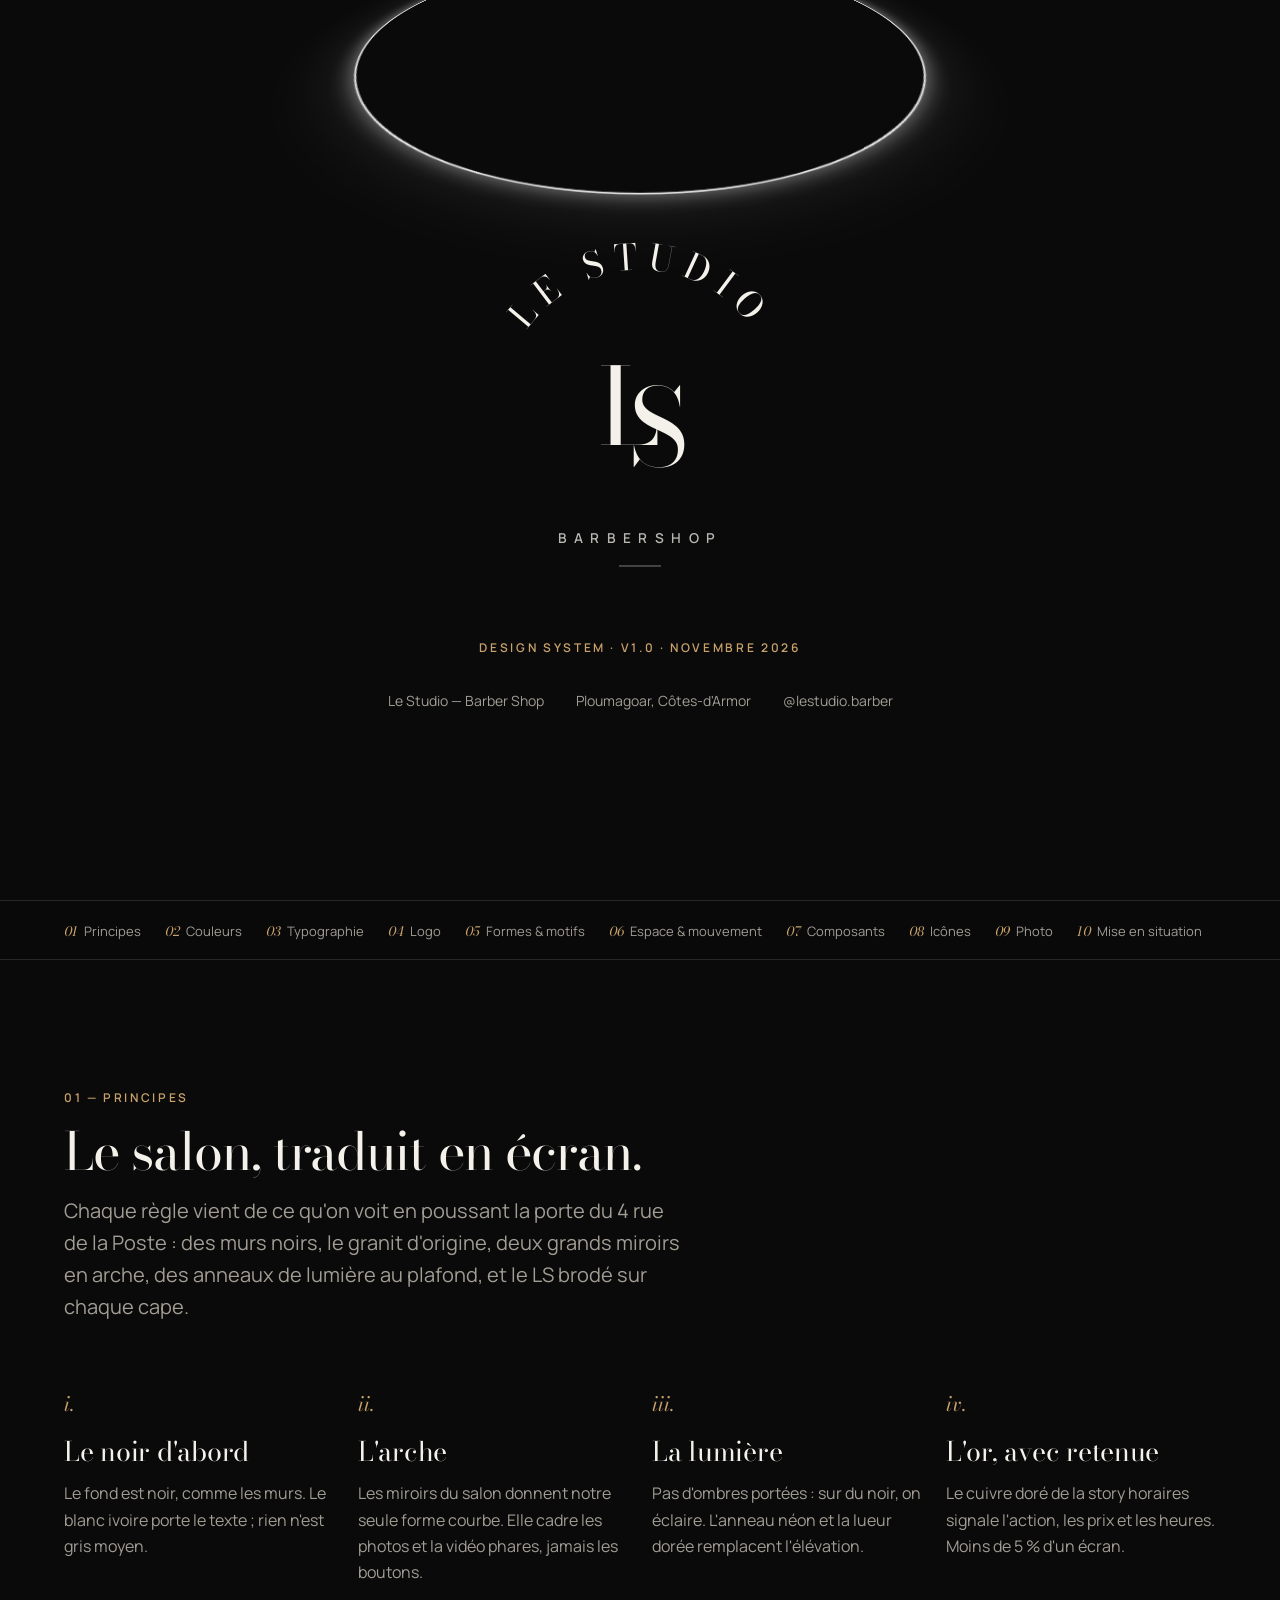
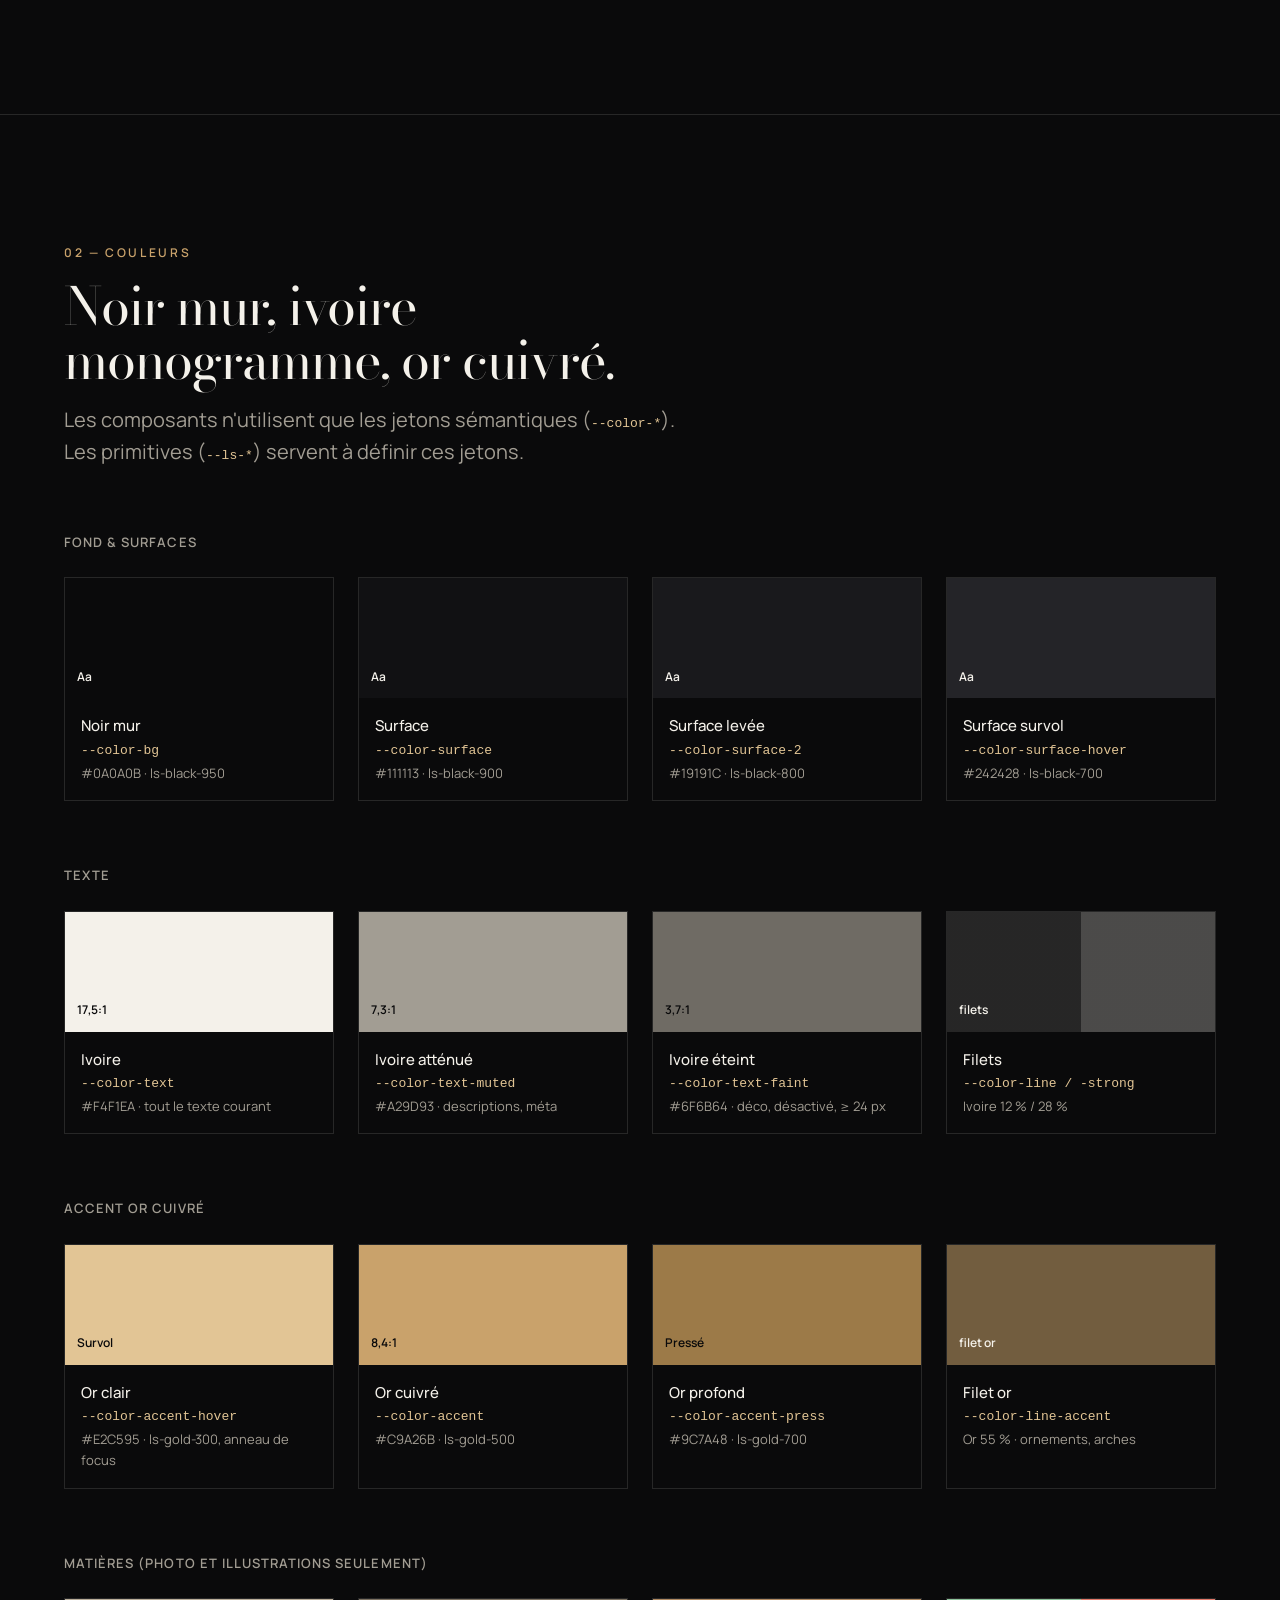
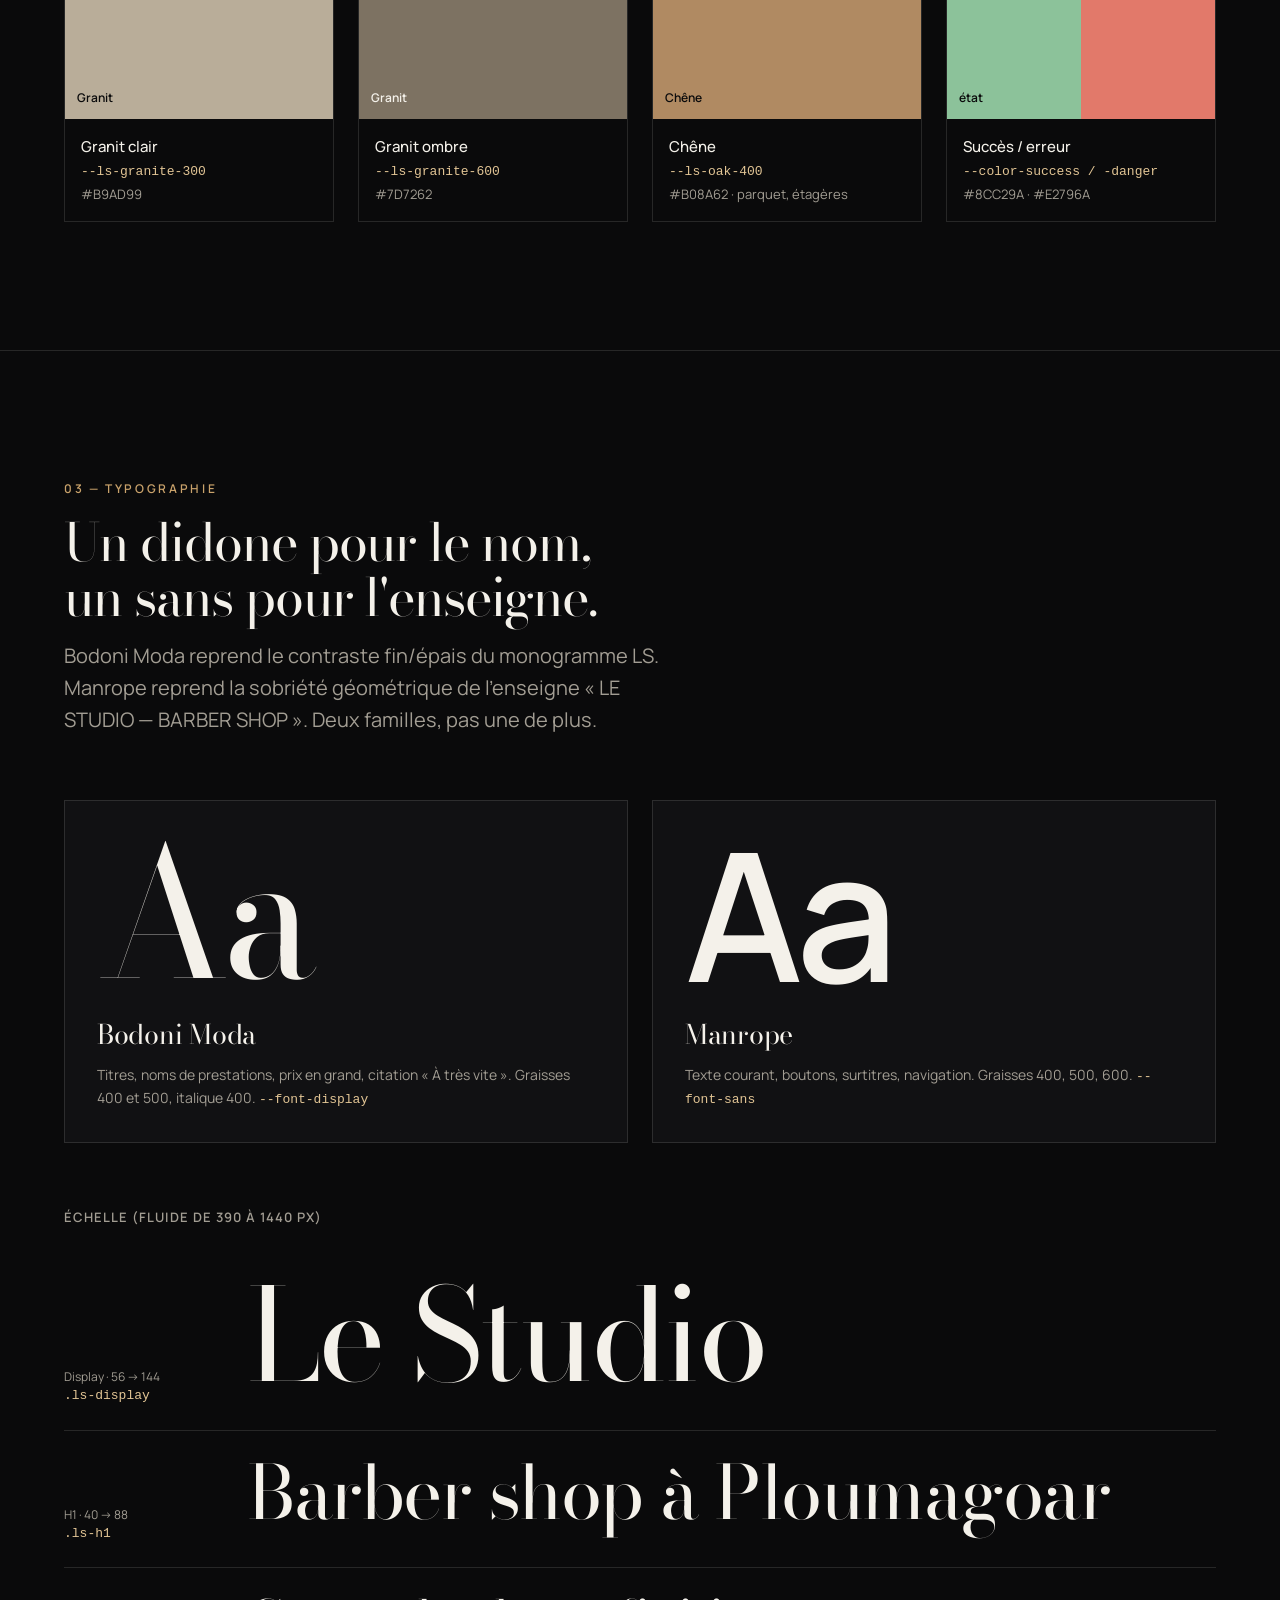
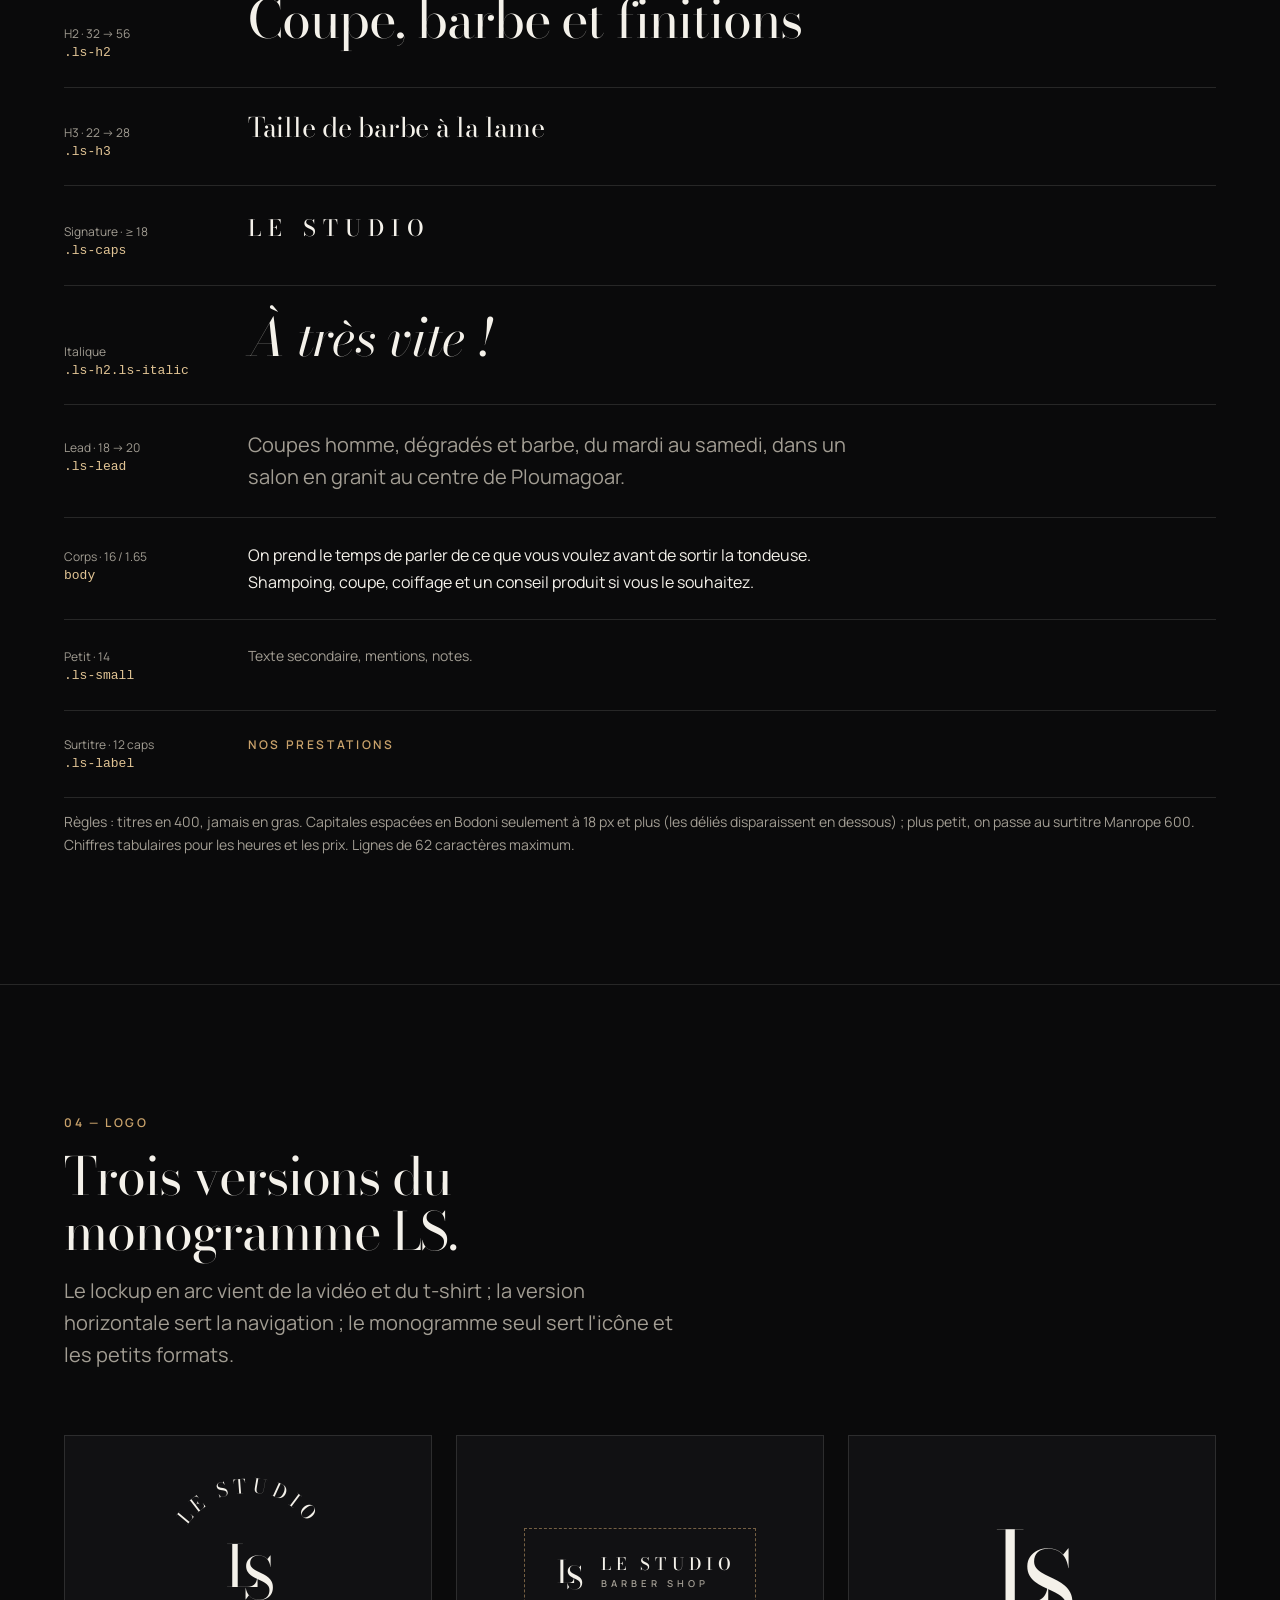
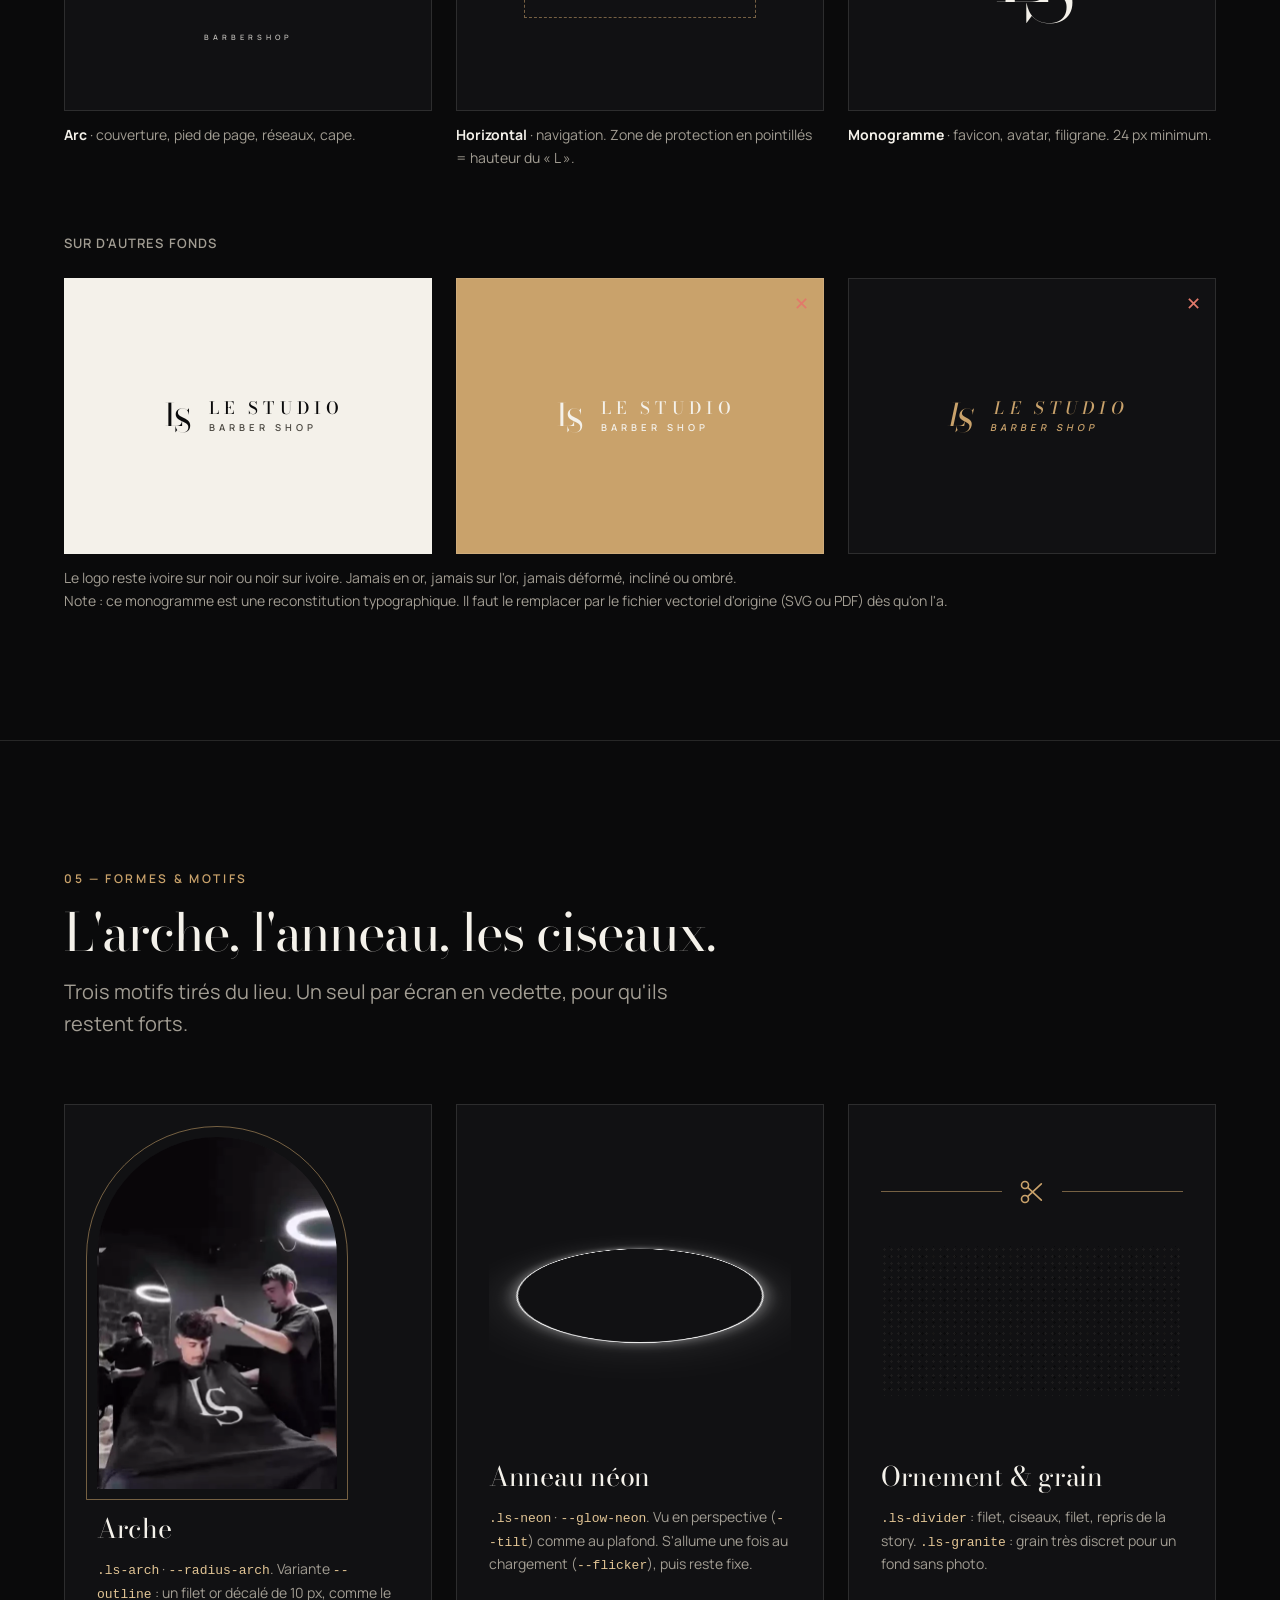
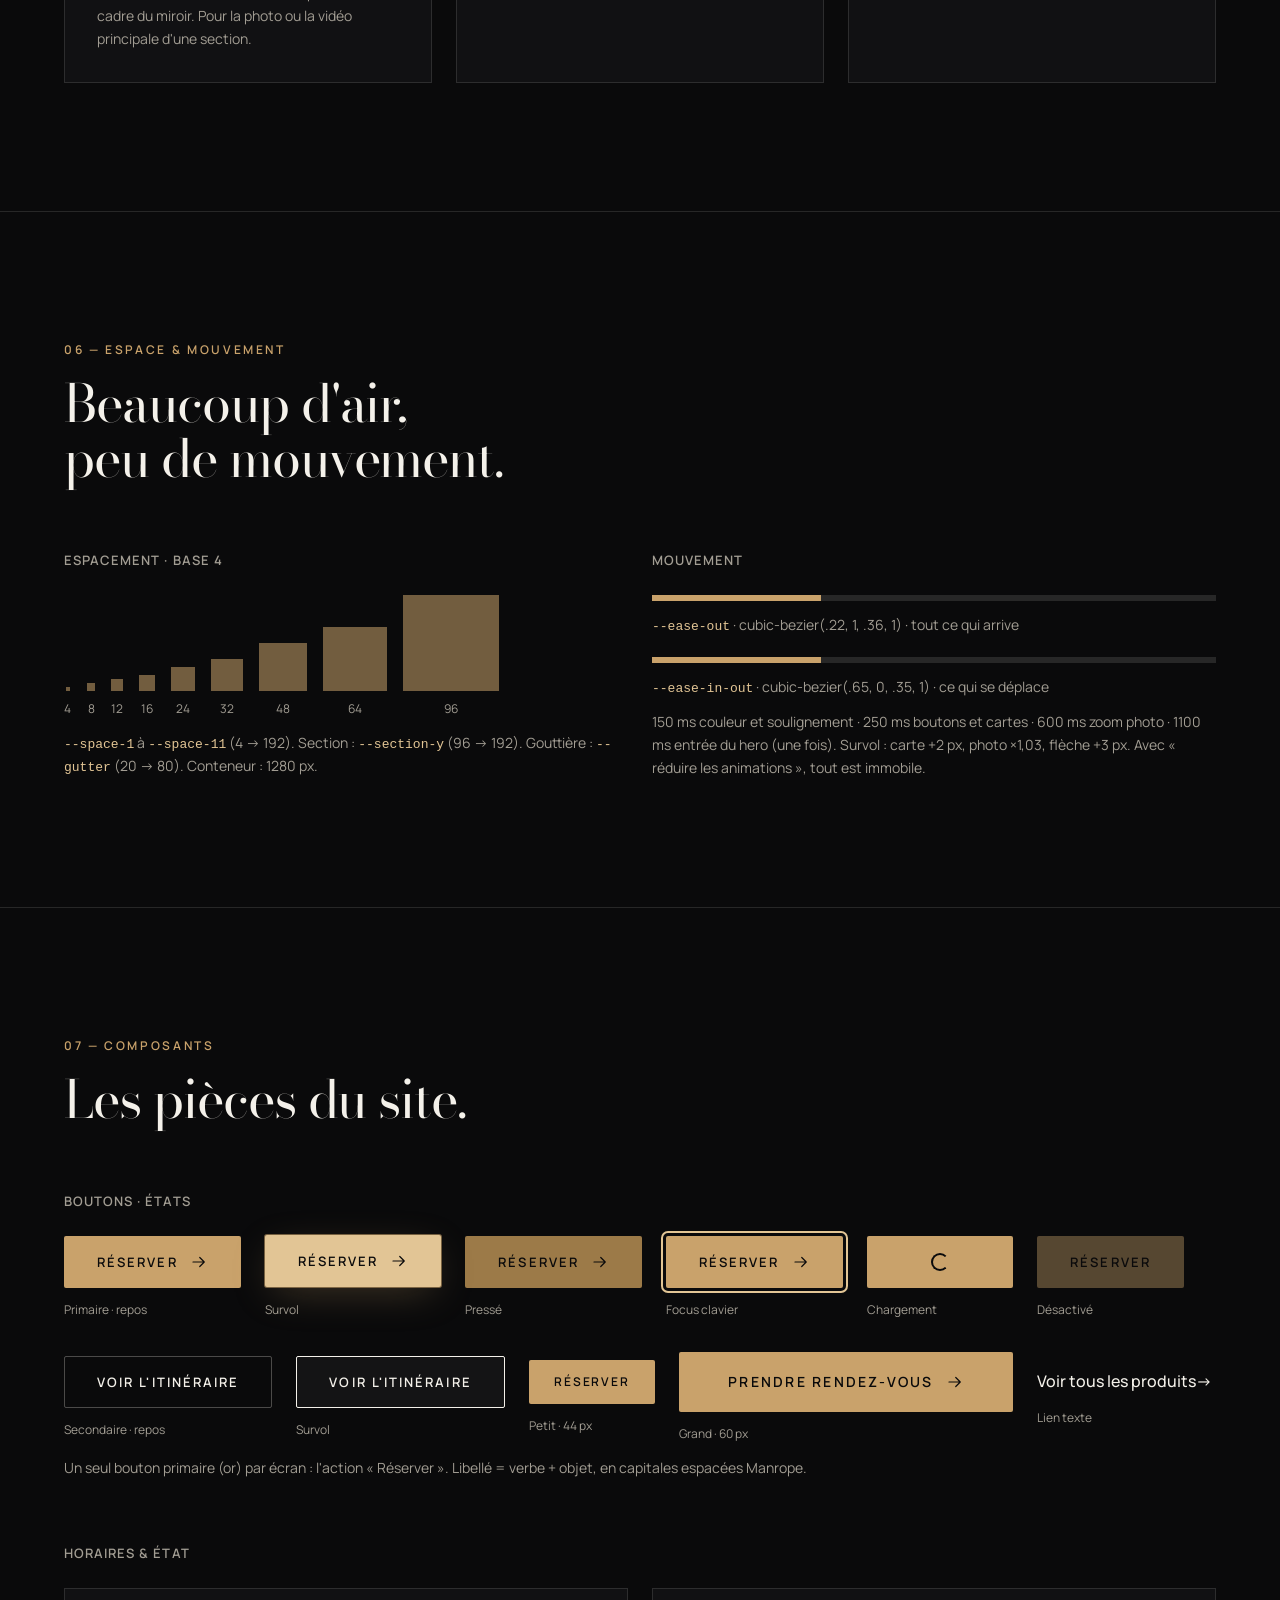
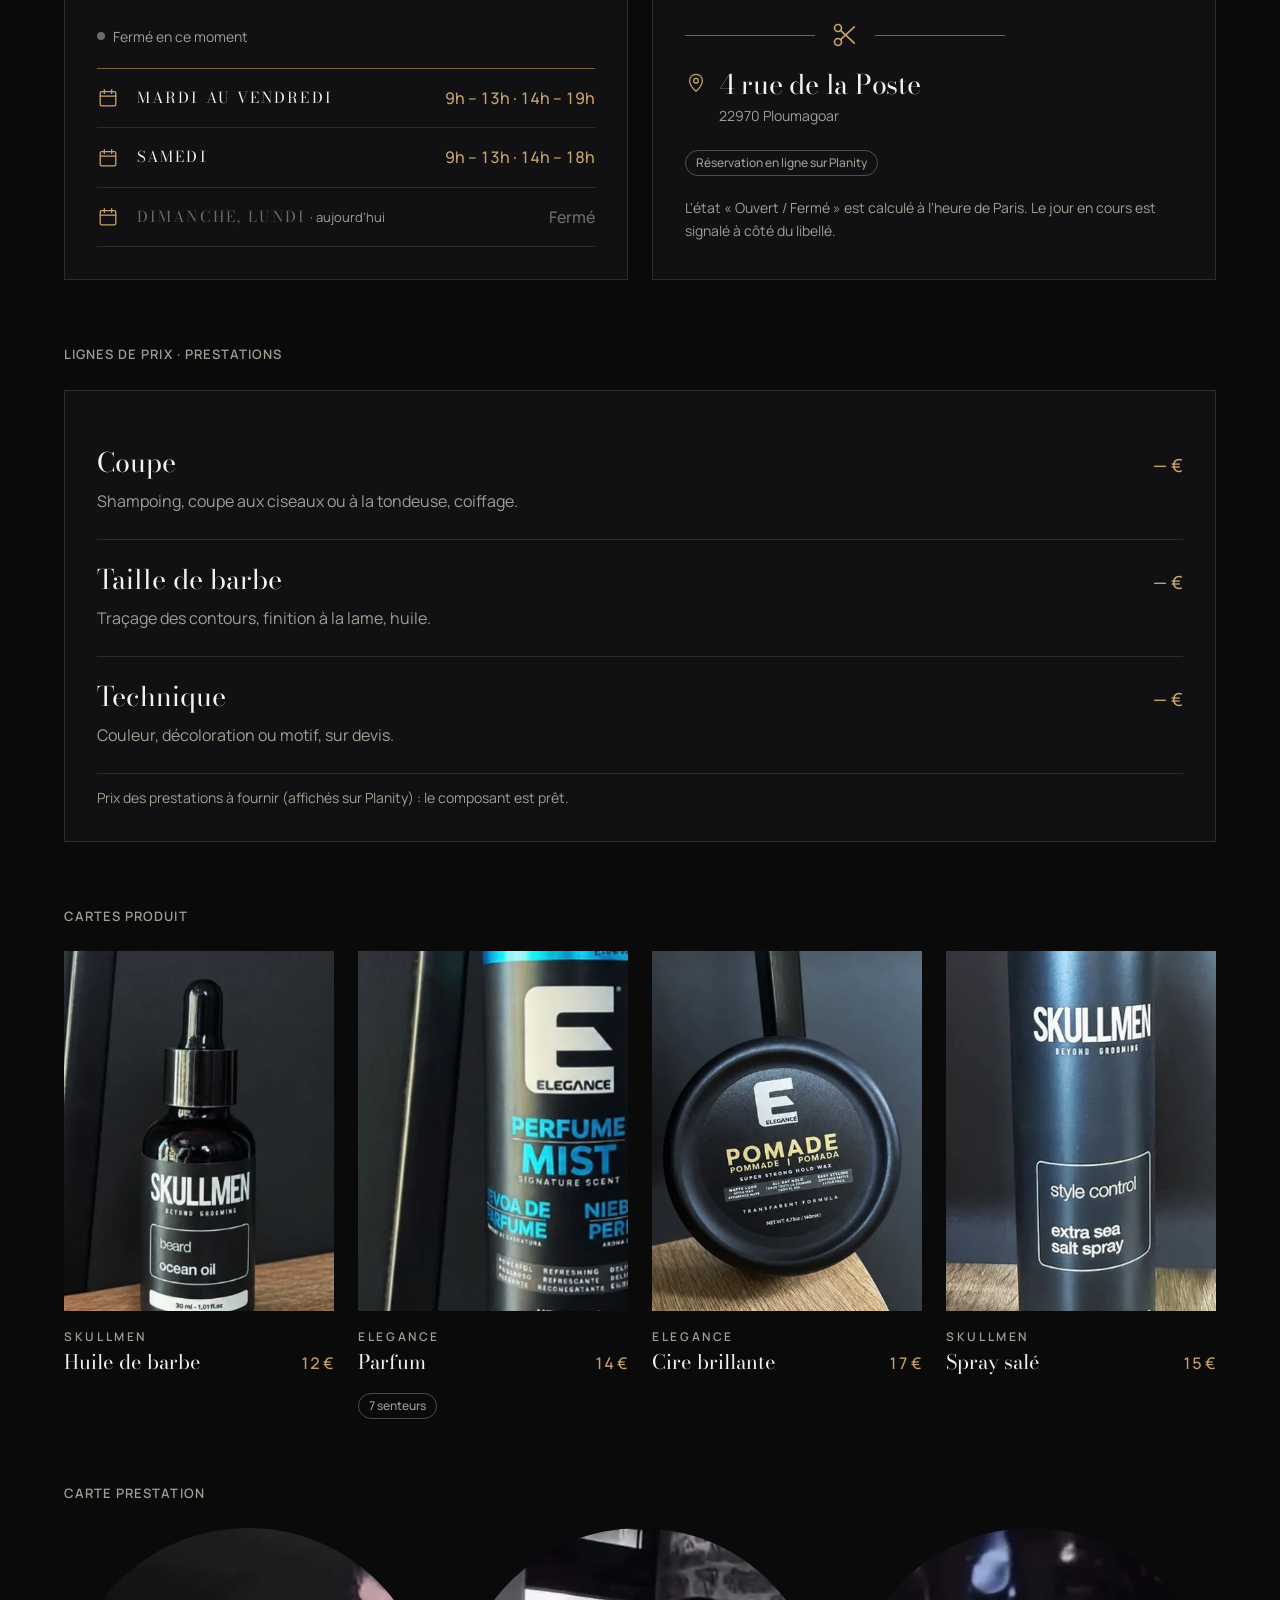
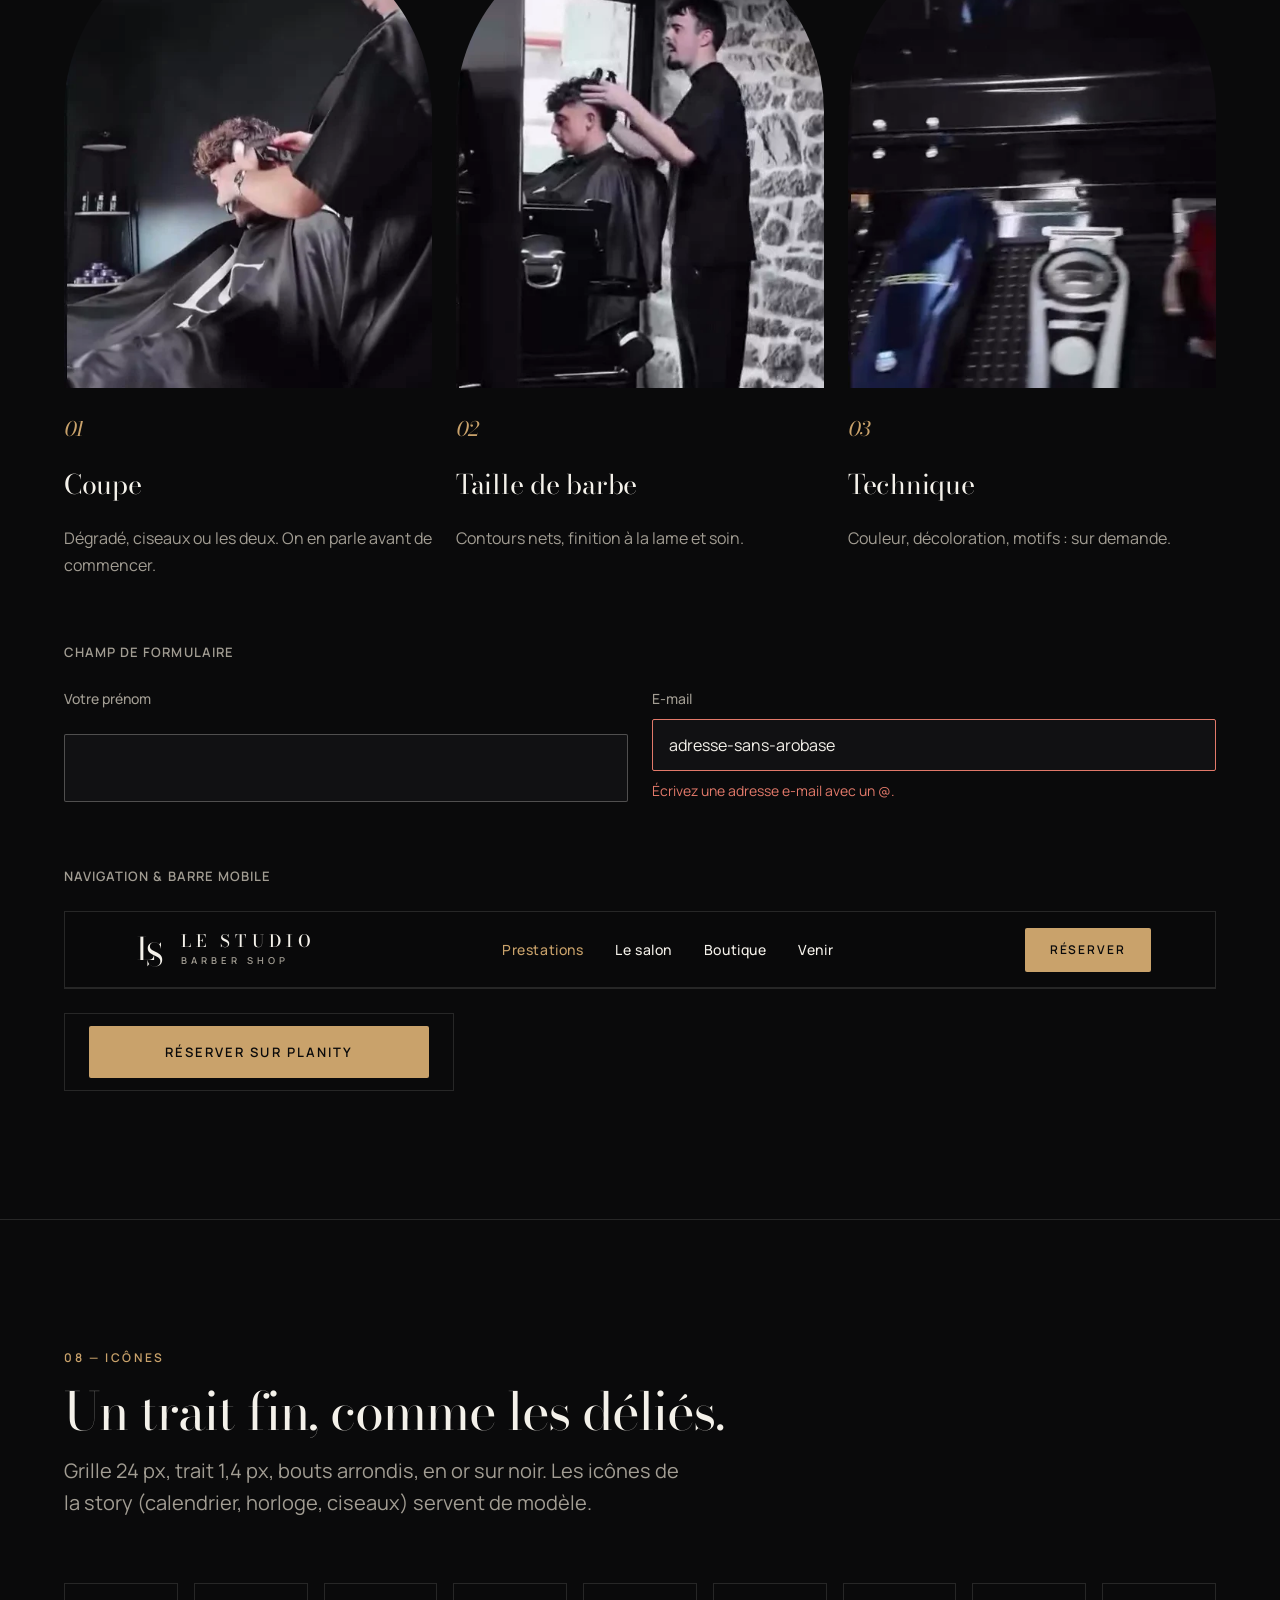
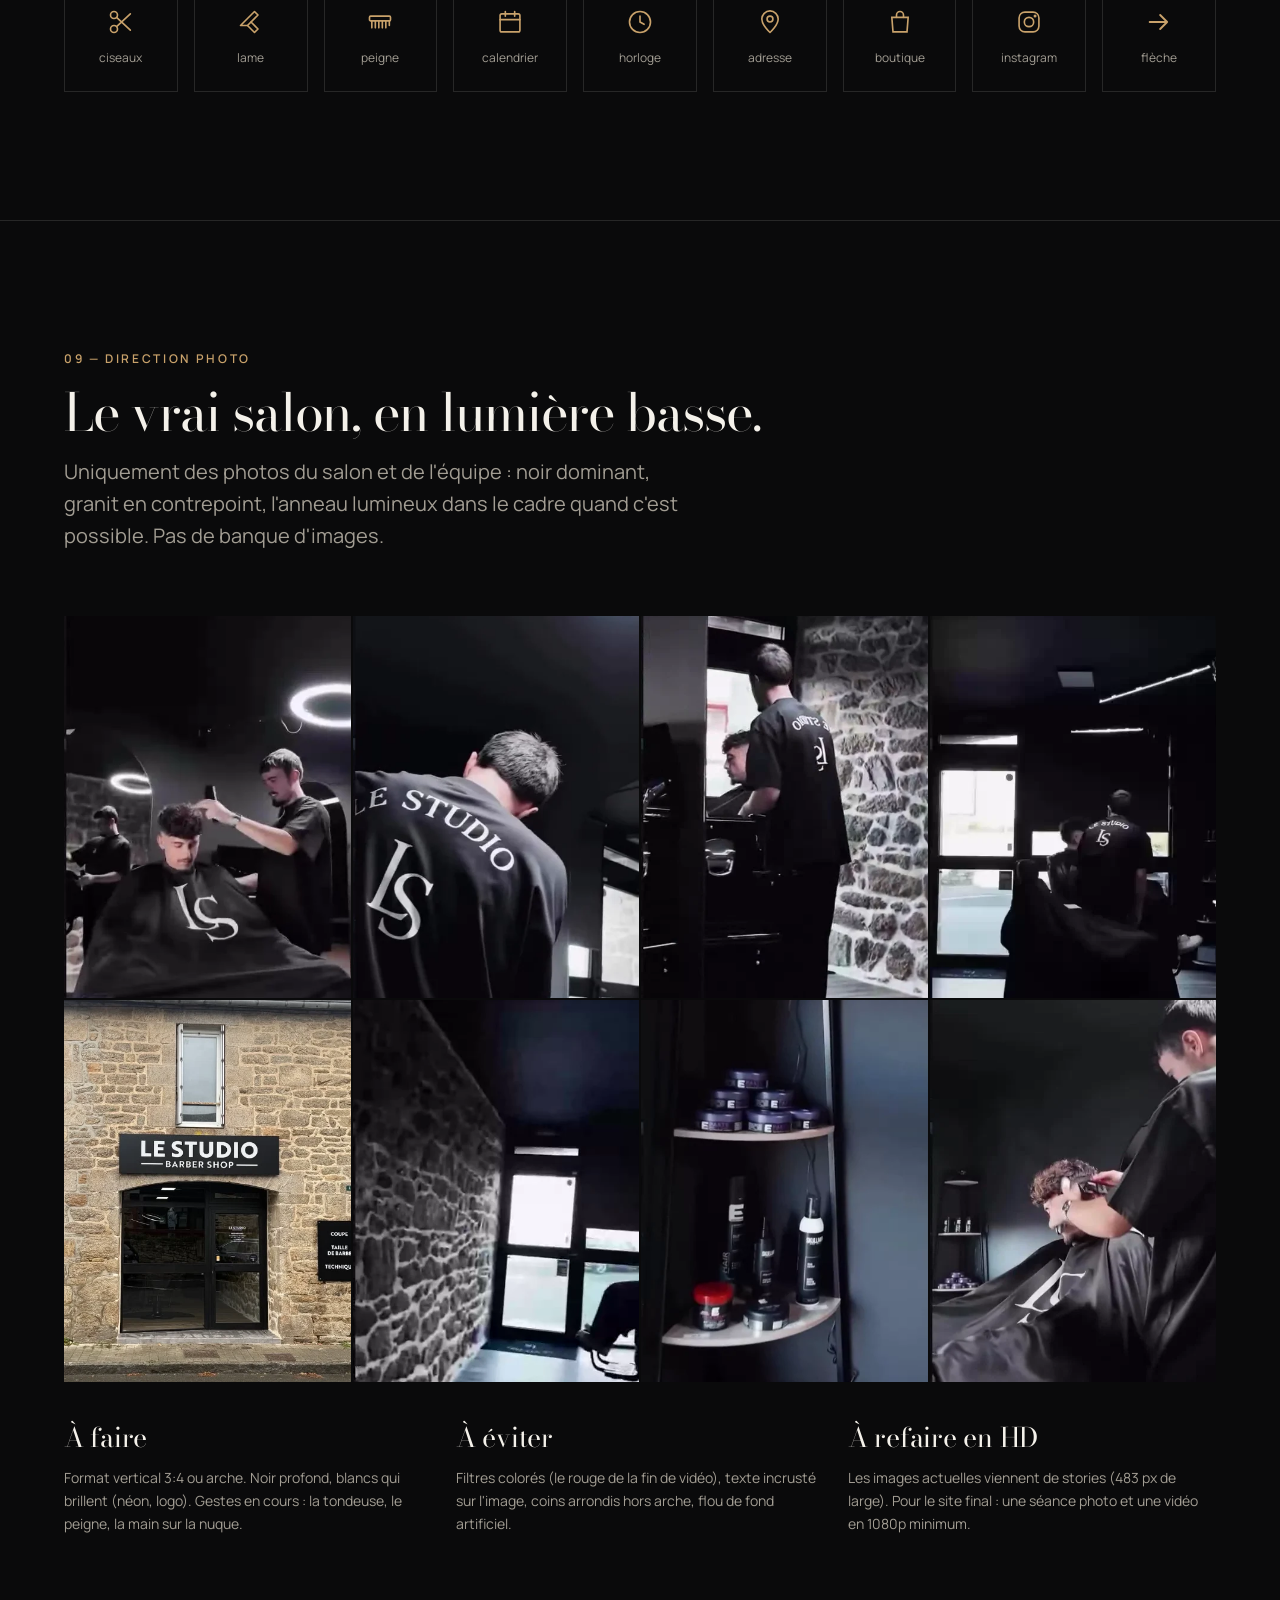
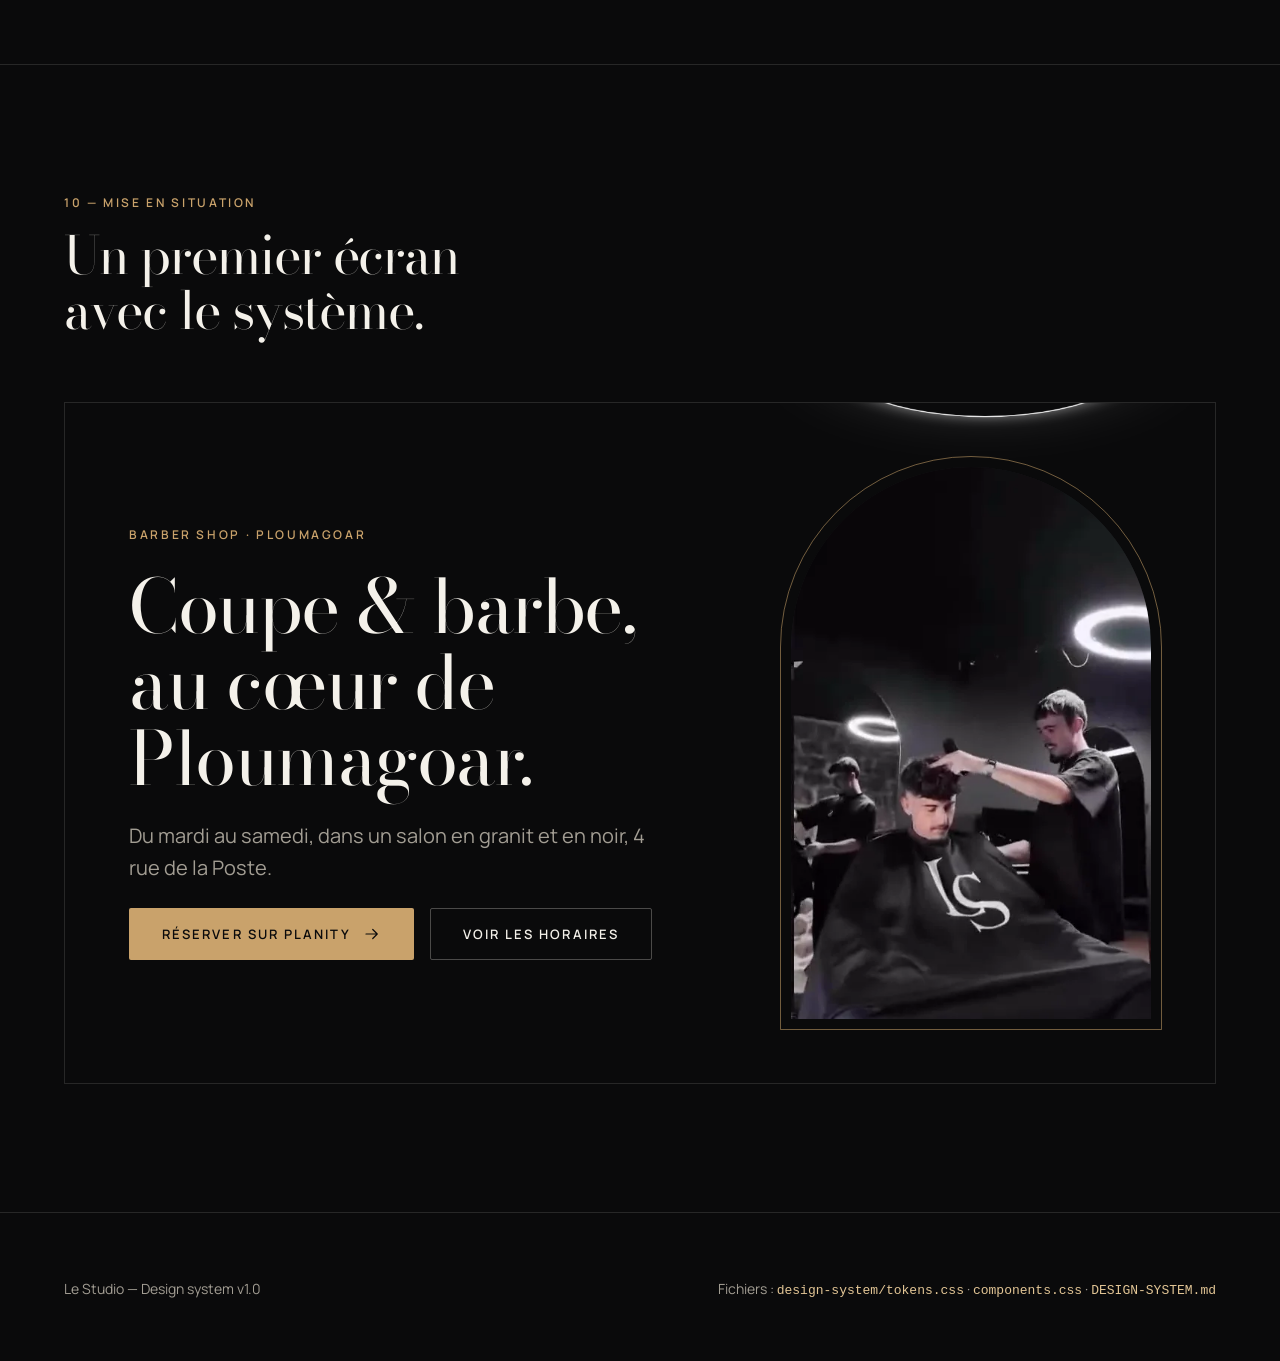
==== design-system/index.html @ 0e9ff27f "Design system Le Studio : jetons, composants, guide de style et médias du salon Co-Authored-By: Clau" ====
<!doctype html>
<html lang="fr">
<head>
<meta charset="utf-8">
<meta name="viewport" content="width=device-width, initial-scale=1, viewport-fit=cover">
<title>Le Studio · Design system</title>
<meta name="description" content="Couleurs, typographies, formes, composants et direction photo de Le Studio, barber shop à Ploumagoar.">
<meta name="theme-color" content="#0a0a0b">
<link rel="preconnect" href="https://fonts.googleapis.com">
<link rel="preconnect" href="https://fonts.gstatic.com" crossorigin>
<link rel="stylesheet" href="tokens.css">
<link rel="stylesheet" href="components.css">
<style>
  /* --- mise en page du guide uniquement (pas dans le système) --- */
  .sg-cover { position: relative; min-height: 100svh; display: grid; place-items: center; overflow: hidden; padding: 120px 0 80px; }
  .sg-cover .ls-neon { position: absolute; top: -230px; left: 50%; translate: -50% 0; --size: 520px; opacity: .9; }
  .sg-cover__inner { position: relative; display: grid; justify-items: center; gap: var(--space-6); text-align: center; }
  .sg-cover__lockup { width: min(78vw, 420px); color: var(--color-text); }
  .sg-cover__meta { display: flex; gap: var(--space-6); flex-wrap: wrap; justify-content: center; color: var(--color-text-muted); font-size: var(--text-small); }

  .sg-toc { position: sticky; top: 0; z-index: 40; background: rgb(10 10 11 / .94); border-block: 1px solid var(--color-line); }
  .sg-toc ol { display: flex; gap: var(--space-5); overflow-x: auto; list-style: none; margin: 0; padding: var(--space-4) 0; scrollbar-width: none; }
  .sg-toc a { font-size: 13px; color: var(--color-text-muted); white-space: nowrap; text-decoration: none; }
  .sg-toc a:hover { color: var(--color-text); }
  .sg-toc span { color: var(--color-accent); font-family: var(--font-display); font-style: italic; margin-right: 6px; }

  .sg-section { padding-block: var(--space-10); border-bottom: 1px solid var(--color-line); scroll-margin-top: 56px; }
  .sg-head { display: grid; grid-template-columns: 1fr; gap: var(--space-4); margin-bottom: var(--space-8); max-width: 760px; }
  .sg-grid { display: grid; gap: var(--space-5); }
  .sg-2 { grid-template-columns: repeat(auto-fit, minmax(min(100%, 420px), 1fr)); }
  .sg-3 { grid-template-columns: repeat(auto-fit, minmax(min(100%, 280px), 1fr)); }
  .sg-4 { grid-template-columns: repeat(auto-fit, minmax(min(100%, 220px), 1fr)); }
  .sg-panel { background: var(--color-surface); border: 1px solid var(--color-line); padding: var(--space-6); }
  .sg-note { font-size: var(--text-small); color: var(--color-text-muted); margin: var(--space-3) 0 0; }
  .sg-sub { font-family: var(--font-sans); font-size: 13px; font-weight: 600; letter-spacing: .08em; text-transform: uppercase; color: var(--color-text-muted); margin: var(--space-8) 0 var(--space-5); }
  code { font: 13px/1.5 ui-monospace, "SF Mono", Menlo, monospace; color: var(--ls-gold-300); }

  .sg-principle h3 { margin: var(--space-4) 0 var(--space-3); }
  .sg-principle p { margin: 0; color: var(--color-text-muted); }

  .sg-swatch { border: 1px solid var(--color-line); }
  .sg-swatch__chip { height: 120px; display: flex; align-items: flex-end; padding: var(--space-3); font-size: 12px; font-weight: 600; }
  .sg-swatch__body { padding: var(--space-4); display: grid; gap: 2px; font-size: 13px; }
  .sg-swatch__body strong { font-size: 15px; font-weight: 500; }
  .sg-swatch__body span { color: var(--color-text-muted); }

  .sg-type-row { display: grid; grid-template-columns: 160px 1fr; gap: var(--space-5); align-items: baseline; padding: var(--space-5) 0; border-bottom: 1px solid var(--color-line); }
  .sg-type-row > div:first-child { font-size: 12px; color: var(--color-text-muted); line-height: 1.5; }
  @media (max-width: 640px) { .sg-type-row { grid-template-columns: 1fr; gap: var(--space-2); } }

  .sg-specimen { font-family: var(--font-display); font-size: clamp(80px, 14vw, 200px); line-height: .9; letter-spacing: -.03em; }
  .sg-specimen--sans { font-family: var(--font-sans); font-weight: 600; letter-spacing: -.04em; }

  .sg-logo-stage { aspect-ratio: 4 / 3; display: grid; place-items: center; background: var(--color-surface); border: 1px solid var(--color-line); position: relative; }
  .sg-logo-stage--ivory { background: var(--ls-ivory-50); color: var(--ls-black-950); }
  .sg-logo-stage--ivory .ls-logo { color: var(--ls-black-950); }
  .sg-logo-stage--ivory .ls-logo__sub { color: #4a4740; }
  .sg-logo-stage--stone { background: url(../assets/img/mur-granit.webp) center/cover; }
  .sg-clear { outline: 1px dashed var(--color-line-accent); outline-offset: 24px; }
  .sg-dont { position: relative; }
  .sg-dont::after { content: "✕"; position: absolute; top: 10px; right: 14px; color: var(--color-danger); font-size: 18px; }

  .sg-spacing { display: flex; align-items: flex-end; gap: var(--space-4); flex-wrap: wrap; }
  .sg-spacing div { background: var(--color-line-accent); }
  .sg-spacing figure { margin: 0; display: grid; gap: 8px; justify-items: center; font-size: 12px; color: var(--color-text-muted); }

  .sg-motion-demo { height: 6px; background: var(--color-line); position: relative; overflow: hidden; }
  .sg-motion-demo i { position: absolute; inset: 0 auto 0 0; width: 30%; background: var(--color-accent); animation: sg-slide 2.4s var(--ease) infinite alternate; }
  @keyframes sg-slide { to { left: 70%; } }
  @media (prefers-reduced-motion: reduce) { .sg-motion-demo i { animation: none; } }

  .sg-states { display: flex; flex-wrap: wrap; gap: var(--space-5); align-items: center; }
  .sg-states figure { margin: 0; display: grid; gap: var(--space-3); justify-items: start; }
  .sg-states figcaption { font-size: 12px; color: var(--color-text-muted); }
  .is-hover.ls-btn--primary { background: var(--color-accent-hover); box-shadow: var(--glow-gold); transform: translateY(-1px); }
  .is-hover.ls-btn--secondary { border-color: var(--color-text); background: rgb(244 241 234 / .04); }
  .is-active.ls-btn--primary { background: var(--color-accent-press); }
  .is-focus { outline: 2px solid var(--color-focus); outline-offset: 3px; }

  .sg-icons { display: grid; grid-template-columns: repeat(auto-fill, minmax(110px, 1fr)); gap: var(--space-4); }
  .sg-icons figure { margin: 0; display: grid; gap: var(--space-3); justify-items: center; padding: var(--space-5) var(--space-3); border: 1px solid var(--color-line); font-size: 12px; color: var(--color-text-muted); }
  .sg-icons svg { width: 28px; height: 28px; color: var(--color-accent); }

  .sg-photos { display: grid; grid-template-columns: repeat(4, 1fr); gap: 2px; }
  .sg-photos img { width: 100%; aspect-ratio: 3 / 4; object-fit: cover; }
  @media (max-width: 768px) { .sg-photos { grid-template-columns: repeat(2, 1fr); } }

  .sg-hero { position: relative; display: grid; grid-template-columns: 1.15fr .85fr; gap: var(--space-8); align-items: center; padding: var(--space-8); background: var(--color-bg); border: 1px solid var(--color-line); overflow: hidden; }
  .sg-hero .ls-neon { position: absolute; --size: 300px; right: 7%; top: -210px; }
  .sg-hero__text { display: grid; gap: var(--space-5); position: relative; }
  .sg-hero .ls-arch { max-width: 360px; justify-self: end; width: 100%; }
  @media (max-width: 860px) { .sg-hero { grid-template-columns: 1fr; padding: var(--space-5); } .sg-hero .ls-arch { justify-self: start; } }

  .sg-mock-nav { position: relative; }
  .sg-mock-bar { position: relative; inset: auto; max-width: 390px; padding-inline: 24px; }
  @media (min-width: 768px) { .sg-mock-bar.ls-actionbar { display: block; } }
</style>
</head>
<body>

<!-- ===== Sprites : monogramme, lockup en arc, icônes ===== -->
<svg width="0" height="0" style="position:absolute" aria-hidden="true">
  <defs>
    <symbol id="ls-mono" viewBox="0 0 100 100">
      <!-- Reconstitution typographique du monogramme. À remplacer par le fichier vectoriel officiel. -->
      <text x="20" y="74" font-size="78" font-family="Bodoni Moda, Didot, serif" font-weight="400" fill="currentColor">L</text>
      <text x="42" y="90" font-size="78" font-family="Bodoni Moda, Didot, serif" font-weight="400" fill="currentColor">S</text>
    </symbol>
    <symbol id="i-scissors" viewBox="0 0 24 24" fill="none" stroke="currentColor" stroke-width="1.4" stroke-linecap="round"><circle cx="6" cy="6" r="3"/><circle cx="6" cy="18" r="3"/><path d="M8.2 8.1 20 19M8.2 15.9 20 5M12.5 12h.01"/></symbol>
    <symbol id="i-calendar" viewBox="0 0 24 24" fill="none" stroke="currentColor" stroke-width="1.4" stroke-linecap="round"><rect x="3.5" y="5" width="17" height="15.5" rx="1.5"/><path d="M3.5 10h17M8 3v4M16 3v4"/></symbol>
    <symbol id="i-clock" viewBox="0 0 24 24" fill="none" stroke="currentColor" stroke-width="1.4" stroke-linecap="round"><circle cx="12" cy="12" r="9"/><path d="M12 7v5l3.5 2"/></symbol>
    <symbol id="i-pin" viewBox="0 0 24 24" fill="none" stroke="currentColor" stroke-width="1.4" stroke-linecap="round" stroke-linejoin="round"><path d="M12 21s-7-6.2-7-11.5a7 7 0 0 1 14 0C19 14.8 12 21 12 21Z"/><circle cx="12" cy="9.5" r="2.5"/></symbol>
    <symbol id="i-instagram" viewBox="0 0 24 24" fill="none" stroke="currentColor" stroke-width="1.4"><rect x="3.5" y="3.5" width="17" height="17" rx="5"/><circle cx="12" cy="12" r="4"/><circle cx="17.2" cy="6.8" r=".6" fill="currentColor"/></symbol>
    <symbol id="i-arrow" viewBox="0 0 24 24" fill="none" stroke="currentColor" stroke-width="1.6" stroke-linecap="round" stroke-linejoin="round"><path d="M4 12h15M13 6l6 6-6 6"/></symbol>
    <symbol id="i-razor" viewBox="0 0 24 24" fill="none" stroke="currentColor" stroke-width="1.4" stroke-linecap="round" stroke-linejoin="round"><path d="M3 15 15 3l3 3-9 9H3Z"/><path d="M9 15l6 6 3-3-6-6"/></symbol>
    <symbol id="i-comb" viewBox="0 0 24 24" fill="none" stroke="currentColor" stroke-width="1.4" stroke-linecap="round"><rect x="3" y="7" width="18" height="4" rx="1"/><path d="M5 11v6M8 11v6M11 11v6M14 11v6M17 11v6M20 11v4"/></symbol>
    <symbol id="i-bag" viewBox="0 0 24 24" fill="none" stroke="currentColor" stroke-width="1.4" stroke-linecap="round"><path d="M5 8h14l-1 12.5H6L5 8Z"/><path d="M9 8V6a3 3 0 0 1 6 0v2"/></symbol>
  </defs>
</svg>

<!-- ===== Couverture ===== -->
<header class="sg-cover">
  <div class="ls-neon ls-neon--tilt ls-neon--flicker" aria-hidden="true"></div>
  <div class="sg-cover__inner">
    <svg class="sg-cover__lockup" viewBox="0 0 400 360" role="img" aria-label="Le Studio, barbershop">
      <defs><path id="arc" d="M 70 170 A 130 130 0 0 1 330 170"/></defs>
      <text font-family="Bodoni Moda, serif" font-size="34" letter-spacing="9" fill="currentColor"><textPath href="#arc" startOffset="50%" text-anchor="middle">LE STUDIO</textPath></text>
      <use href="#ls-mono" x="135" y="110" width="130" height="130"/>
      <text x="200" y="300" text-anchor="middle" font-family="Manrope, sans-serif" font-weight="600" font-size="13" letter-spacing="7" fill="currentColor" opacity=".75">BARBERSHOP</text>
      <line x1="180" y1="322" x2="220" y2="322" stroke="currentColor" stroke-opacity=".5"/>
    </svg>
    <p class="ls-label">Design system · v1.0 · novembre 2026</p>
    <div class="sg-cover__meta"><span>Le Studio — Barber Shop</span><span>Ploumagoar, Côtes-d'Armor</span><span>@lestudio.barber</span></div>
  </div>
</header>

<nav class="sg-toc" aria-label="Sommaire">
  <div class="ls-container">
    <ol>
      <li><a href="#principes"><span>01</span>Principes</a></li>
      <li><a href="#couleurs"><span>02</span>Couleurs</a></li>
      <li><a href="#typo"><span>03</span>Typographie</a></li>
      <li><a href="#logo"><span>04</span>Logo</a></li>
      <li><a href="#formes"><span>05</span>Formes &amp; motifs</a></li>
      <li><a href="#rythme"><span>06</span>Espace &amp; mouvement</a></li>
      <li><a href="#composants"><span>07</span>Composants</a></li>
      <li><a href="#icones"><span>08</span>Icônes</a></li>
      <li><a href="#photo"><span>09</span>Photo</a></li>
      <li><a href="#exemple"><span>10</span>Mise en situation</a></li>
    </ol>
  </div>
</nav>

<main>

<!-- ===== 01 Principes ===== -->
<section class="sg-section" id="principes"><div class="ls-container">
  <div class="sg-head"><p class="ls-label">01 — Principes</p><h2 class="ls-h2">Le salon, traduit en écran.</h2>
    <p class="ls-lead">Chaque règle vient de ce qu'on voit en poussant la porte du 4 rue de la Poste : des murs noirs, le granit d'origine, deux grands miroirs en arche, des anneaux de lumière au plafond, et le LS brodé sur chaque cape.</p></div>
  <div class="sg-grid sg-4">
    <article class="sg-principle"><span class="ls-service__num">i.</span><h3 class="ls-h3">Le noir d'abord</h3><p>Le fond est noir, comme les murs. Le blanc ivoire porte le texte ; rien n'est gris moyen.</p></article>
    <article class="sg-principle"><span class="ls-service__num">ii.</span><h3 class="ls-h3">L'arche</h3><p>Les miroirs du salon donnent notre seule forme courbe. Elle cadre les photos et la vidéo phares, jamais les boutons.</p></article>
    <article class="sg-principle"><span class="ls-service__num">iii.</span><h3 class="ls-h3">La lumière</h3><p>Pas d'ombres portées : sur du noir, on éclaire. L'anneau néon et la lueur dorée remplacent l'élévation.</p></article>
    <article class="sg-principle"><span class="ls-service__num">iv.</span><h3 class="ls-h3">L'or, avec retenue</h3><p>Le cuivre doré de la story horaires signale l'action, les prix et les heures. Moins de 5 % d'un écran.</p></article>
  </div>
</div></section>

<!-- ===== 02 Couleurs ===== -->
<section class="sg-section" id="couleurs"><div class="ls-container">
  <div class="sg-head"><p class="ls-label">02 — Couleurs</p><h2 class="ls-h2">Noir mur, ivoire monogramme, or cuivré.</h2>
    <p class="ls-lead">Les composants n'utilisent que les jetons sémantiques (<code>--color-*</code>). Les primitives (<code>--ls-*</code>) servent à définir ces jetons.</p></div>

  <h3 class="sg-sub">Fond &amp; surfaces</h3>
  <div class="sg-grid sg-4">
    <div class="sg-swatch"><div class="sg-swatch__chip" style="background:#0a0a0b;color:#f4f1ea">Aa</div><div class="sg-swatch__body"><strong>Noir mur</strong><code>--color-bg</code><span>#0A0A0B · ls-black-950</span></div></div>
    <div class="sg-swatch"><div class="sg-swatch__chip" style="background:#111113;color:#f4f1ea">Aa</div><div class="sg-swatch__body"><strong>Surface</strong><code>--color-surface</code><span>#111113 · ls-black-900</span></div></div>
    <div class="sg-swatch"><div class="sg-swatch__chip" style="background:#19191c;color:#f4f1ea">Aa</div><div class="sg-swatch__body"><strong>Surface levée</strong><code>--color-surface-2</code><span>#19191C · ls-black-800</span></div></div>
    <div class="sg-swatch"><div class="sg-swatch__chip" style="background:#242428;color:#f4f1ea">Aa</div><div class="sg-swatch__body"><strong>Surface survol</strong><code>--color-surface-hover</code><span>#242428 · ls-black-700</span></div></div>
  </div>

  <h3 class="sg-sub">Texte</h3>
  <div class="sg-grid sg-4">
    <div class="sg-swatch"><div class="sg-swatch__chip" style="background:#f4f1ea;color:#0a0a0b">17,5:1</div><div class="sg-swatch__body"><strong>Ivoire</strong><code>--color-text</code><span>#F4F1EA · tout le texte courant</span></div></div>
    <div class="sg-swatch"><div class="sg-swatch__chip" style="background:#a29d93;color:#0a0a0b">7,3:1</div><div class="sg-swatch__body"><strong>Ivoire atténué</strong><code>--color-text-muted</code><span>#A29D93 · descriptions, méta</span></div></div>
    <div class="sg-swatch"><div class="sg-swatch__chip" style="background:#6f6b64;color:#0a0a0b">3,7:1</div><div class="sg-swatch__body"><strong>Ivoire éteint</strong><code>--color-text-faint</code><span>#6F6B64 · déco, désactivé, ≥ 24 px</span></div></div>
    <div class="sg-swatch"><div class="sg-swatch__chip" style="background:linear-gradient(90deg,rgb(244 241 234/.12) 50%,rgb(244 241 234/.28) 50%);color:#f4f1ea">filets</div><div class="sg-swatch__body"><strong>Filets</strong><code>--color-line / -strong</code><span>Ivoire 12 % / 28 %</span></div></div>
  </div>

  <h3 class="sg-sub">Accent or cuivré</h3>
  <div class="sg-grid sg-4">
    <div class="sg-swatch"><div class="sg-swatch__chip" style="background:#e2c595;color:#0a0a0b">Survol</div><div class="sg-swatch__body"><strong>Or clair</strong><code>--color-accent-hover</code><span>#E2C595 · ls-gold-300, anneau de focus</span></div></div>
    <div class="sg-swatch"><div class="sg-swatch__chip" style="background:#c9a26b;color:#0a0a0b">8,4:1</div><div class="sg-swatch__body"><strong>Or cuivré</strong><code>--color-accent</code><span>#C9A26B · ls-gold-500</span></div></div>
    <div class="sg-swatch"><div class="sg-swatch__chip" style="background:#9c7a48;color:#0a0a0b">Pressé</div><div class="sg-swatch__body"><strong>Or profond</strong><code>--color-accent-press</code><span>#9C7A48 · ls-gold-700</span></div></div>
    <div class="sg-swatch"><div class="sg-swatch__chip" style="background:rgb(201 162 107/.55);color:#f4f1ea">filet or</div><div class="sg-swatch__body"><strong>Filet or</strong><code>--color-line-accent</code><span>Or 55 % · ornements, arches</span></div></div>
  </div>

  <h3 class="sg-sub">Matières (photo et illustrations seulement)</h3>
  <div class="sg-grid sg-4">
    <div class="sg-swatch"><div class="sg-swatch__chip" style="background:#b9ad99;color:#0a0a0b">Granit</div><div class="sg-swatch__body"><strong>Granit clair</strong><code>--ls-granite-300</code><span>#B9AD99</span></div></div>
    <div class="sg-swatch"><div class="sg-swatch__chip" style="background:#7d7262;color:#f4f1ea">Granit</div><div class="sg-swatch__body"><strong>Granit ombre</strong><code>--ls-granite-600</code><span>#7D7262</span></div></div>
    <div class="sg-swatch"><div class="sg-swatch__chip" style="background:#b08a62;color:#0a0a0b">Chêne</div><div class="sg-swatch__body"><strong>Chêne</strong><code>--ls-oak-400</code><span>#B08A62 · parquet, étagères</span></div></div>
    <div class="sg-swatch"><div class="sg-swatch__chip" style="background:linear-gradient(90deg,#8cc29a 50%,#e2796a 50%);color:#0a0a0b">état</div><div class="sg-swatch__body"><strong>Succès / erreur</strong><code>--color-success / -danger</code><span>#8CC29A · #E2796A</span></div></div>
  </div>
</div></section>

<!-- ===== 03 Typographie ===== -->
<section class="sg-section" id="typo"><div class="ls-container">
  <div class="sg-head"><p class="ls-label">03 — Typographie</p><h2 class="ls-h2">Un didone pour le nom, un sans pour l'enseigne.</h2>
    <p class="ls-lead">Bodoni Moda reprend le contraste fin/épais du monogramme LS. Manrope reprend la sobriété géométrique de l'enseigne « LE STUDIO — BARBER SHOP ». Deux familles, pas une de plus.</p></div>

  <div class="sg-grid sg-2">
    <div class="sg-panel"><div class="sg-specimen">Aa</div><p class="ls-h3" style="margin-top:24px">Bodoni Moda</p><p class="sg-note">Titres, noms de prestations, prix en grand, citation « À très vite ». Graisses 400 et 500, italique 400. <code>--font-display</code></p></div>
    <div class="sg-panel"><div class="sg-specimen sg-specimen--sans">Aa</div><p class="ls-h3" style="margin-top:24px">Manrope</p><p class="sg-note">Texte courant, boutons, surtitres, navigation. Graisses 400, 500, 600. <code>--font-sans</code></p></div>
  </div>

  <h3 class="sg-sub">Échelle (fluide de 390 à 1440 px)</h3>
  <div class="sg-type-row"><div>Display · 56 → 144<br><code>.ls-display</code></div><div class="ls-display">Le Studio</div></div>
  <div class="sg-type-row"><div>H1 · 40 → 88<br><code>.ls-h1</code></div><div class="ls-h1">Barber shop à Ploumagoar</div></div>
  <div class="sg-type-row"><div>H2 · 32 → 56<br><code>.ls-h2</code></div><div class="ls-h2">Coupe, barbe et finitions</div></div>
  <div class="sg-type-row"><div>H3 · 22 → 28<br><code>.ls-h3</code></div><div class="ls-h3">Taille de barbe à la lame</div></div>
  <div class="sg-type-row"><div>Signature · ≥ 18<br><code>.ls-caps</code></div><div class="ls-caps">Le Studio</div></div>
  <div class="sg-type-row"><div>Italique<br><code>.ls-h2.ls-italic</code></div><div class="ls-h2 ls-italic">À très vite !</div></div>
  <div class="sg-type-row"><div>Lead · 18 → 20<br><code>.ls-lead</code></div><p class="ls-lead">Coupes homme, dégradés et barbe, du mardi au samedi, dans un salon en granit au centre de Ploumagoar.</p></div>
  <div class="sg-type-row"><div>Corps · 16 / 1.65<br><code>body</code></div><p style="margin:0;max-width:62ch">On prend le temps de parler de ce que vous voulez avant de sortir la tondeuse. Shampoing, coupe, coiffage et un conseil produit si vous le souhaitez.</p></div>
  <div class="sg-type-row"><div>Petit · 14<br><code>.ls-small</code></div><span class="ls-small">Texte secondaire, mentions, notes.</span></div>
  <div class="sg-type-row"><div>Surtitre · 12 caps<br><code>.ls-label</code></div><p class="ls-label">Nos prestations</p></div>
  <p class="sg-note">Règles : titres en 400, jamais en gras. Capitales espacées en Bodoni seulement à 18 px et plus (les déliés disparaissent en dessous) ; plus petit, on passe au surtitre Manrope 600. Chiffres tabulaires pour les heures et les prix. Lignes de 62 caractères maximum.</p>
</div></section>

<!-- ===== 04 Logo ===== -->
<section class="sg-section" id="logo"><div class="ls-container">
  <div class="sg-head"><p class="ls-label">04 — Logo</p><h2 class="ls-h2">Trois versions du monogramme LS.</h2>
    <p class="ls-lead">Le lockup en arc vient de la vidéo et du t-shirt ; la version horizontale sert la navigation ; le monogramme seul sert l'icône et les petits formats.</p></div>
  <div class="sg-grid sg-3">
    <div>
      <div class="sg-logo-stage"><svg viewBox="0 0 400 360" style="width:62%" role="img" aria-label="Lockup en arc"><defs><path id="arc2" d="M 70 170 A 130 130 0 0 1 330 170"/></defs><text font-family="Bodoni Moda, serif" font-size="34" letter-spacing="9" fill="#f4f1ea"><textPath href="#arc2" startOffset="50%" text-anchor="middle">LE STUDIO</textPath></text><use href="#ls-mono" x="135" y="110" width="130" height="130" color="#f4f1ea"/><text x="200" y="300" text-anchor="middle" font-family="Manrope, sans-serif" font-weight="600" font-size="13" letter-spacing="7" fill="#f4f1ea" opacity=".75">BARBERSHOP</text></svg></div>
      <p class="sg-note"><strong style="color:var(--color-text)">Arc</strong> · couverture, pied de page, réseaux, cape.</p>
    </div>
    <div>
      <div class="sg-logo-stage"><a class="ls-logo sg-clear" href="#logo"><svg class="ls-logo__mono" aria-hidden="true"><use href="#ls-mono"/></svg><span class="ls-logo__words"><span class="ls-logo__name">LE STUDIO</span><span class="ls-logo__sub">BARBER SHOP</span></span></a></div>
      <p class="sg-note"><strong style="color:var(--color-text)">Horizontal</strong> · navigation. Zone de protection en pointillés = hauteur du « L ».</p>
    </div>
    <div>
      <div class="sg-logo-stage"><svg viewBox="0 0 100 100" style="width:34%;color:#f4f1ea" role="img" aria-label="Monogramme LS"><use href="#ls-mono"/></svg></div>
      <p class="sg-note"><strong style="color:var(--color-text)">Monogramme</strong> · favicon, avatar, filigrane. 24 px minimum.</p>
    </div>
  </div>
  <h3 class="sg-sub">Sur d'autres fonds</h3>
  <div class="sg-grid sg-3">
    <div class="sg-logo-stage sg-logo-stage--ivory"><a class="ls-logo" href="#logo"><svg class="ls-logo__mono" aria-hidden="true"><use href="#ls-mono"/></svg><span class="ls-logo__words"><span class="ls-logo__name">LE STUDIO</span><span class="ls-logo__sub">BARBER SHOP</span></span></a></div>
    <div class="sg-logo-stage sg-dont" style="background:#c9a26b"><a class="ls-logo" href="#logo" style="color:#f4f1ea"><svg class="ls-logo__mono" aria-hidden="true"><use href="#ls-mono"/></svg><span class="ls-logo__words"><span class="ls-logo__name">LE STUDIO</span><span class="ls-logo__sub" style="color:#f4f1ea">BARBER SHOP</span></span></a></div>
    <div class="sg-logo-stage sg-dont"><a class="ls-logo" href="#logo" style="color:#c9a26b;transform:skewX(-12deg)"><svg class="ls-logo__mono" aria-hidden="true"><use href="#ls-mono"/></svg><span class="ls-logo__words"><span class="ls-logo__name">LE STUDIO</span><span class="ls-logo__sub" style="color:#c9a26b">BARBER SHOP</span></span></a></div>
  </div>
  <p class="sg-note">Le logo reste ivoire sur noir ou noir sur ivoire. Jamais en or, jamais sur l'or, jamais déformé, incliné ou ombré.<br>Note : ce monogramme est une reconstitution typographique. Il faut le remplacer par le fichier vectoriel d'origine (SVG ou PDF) dès qu'on l'a.</p>
</div></section>

<!-- ===== 05 Formes & motifs ===== -->
<section class="sg-section" id="formes"><div class="ls-container">
  <div class="sg-head"><p class="ls-label">05 — Formes &amp; motifs</p><h2 class="ls-h2">L'arche, l'anneau, les ciseaux.</h2>
    <p class="ls-lead">Trois motifs tirés du lieu. Un seul par écran en vedette, pour qu'ils restent forts.</p></div>
  <div class="sg-grid sg-3">
    <div class="sg-panel" style="display:grid;gap:24px">
      <div class="ls-arch ls-arch--outline" style="--ratio:3/4.4;max-width:240px"><img src="../assets/img/coupe.webp" alt="Coupe en cours sous un anneau lumineux, cape LS"></div>
      <div><h3 class="ls-h3">Arche</h3><p class="sg-note"><code>.ls-arch</code> · <code>--radius-arch</code>. Variante <code>--outline</code> : un filet or décalé de 10 px, comme le cadre du miroir. Pour la photo ou la vidéo principale d'une section.</p></div>
    </div>
    <div class="sg-panel" style="display:grid;gap:24px;align-content:start">
      <div style="height:300px;display:grid;place-items:center;overflow:hidden"><div class="ls-neon ls-neon--tilt" style="--size:240px"></div></div>
      <div><h3 class="ls-h3">Anneau néon</h3><p class="sg-note"><code>.ls-neon</code> · <code>--glow-neon</code>. Vu en perspective (<code>--tilt</code>) comme au plafond. S'allume une fois au chargement (<code>--flicker</code>), puis reste fixe.</p></div>
    </div>
    <div class="sg-panel" style="display:grid;gap:24px;align-content:start">
      <div style="height:300px;display:grid;align-content:center;gap:40px">
        <div class="ls-divider"><svg aria-hidden="true"><use href="#i-scissors"/></svg></div>
        <div class="ls-granite" style="height:150px"></div>
      </div>
      <div><h3 class="ls-h3">Ornement &amp; grain</h3><p class="sg-note"><code>.ls-divider</code> : filet, ciseaux, filet, repris de la story. <code>.ls-granite</code> : grain très discret pour un fond sans photo.</p></div>
    </div>
  </div>
</div></section>

<!-- ===== 06 Espace & mouvement ===== -->
<section class="sg-section" id="rythme"><div class="ls-container">
  <div class="sg-head"><p class="ls-label">06 — Espace &amp; mouvement</p><h2 class="ls-h2">Beaucoup d'air, peu de mouvement.</h2></div>
  <div class="sg-grid sg-2">
    <div>
      <h3 class="sg-sub" style="margin-top:0">Espacement · base 4</h3>
      <div class="sg-spacing">
        <figure><div style="width:4px;height:4px"></div>4</figure><figure><div style="width:8px;height:8px"></div>8</figure><figure><div style="width:12px;height:12px"></div>12</figure><figure><div style="width:16px;height:16px"></div>16</figure><figure><div style="width:24px;height:24px"></div>24</figure><figure><div style="width:32px;height:32px"></div>32</figure><figure><div style="width:48px;height:48px"></div>48</figure><figure><div style="width:64px;height:64px"></div>64</figure><figure><div style="width:96px;height:96px"></div>96</figure>
      </div>
      <p class="sg-note"><code>--space-1</code> à <code>--space-11</code> (4 → 192). Section : <code>--section-y</code> (96 → 192). Gouttière : <code>--gutter</code> (20 → 80). Conteneur : 1280 px.</p>
    </div>
    <div>
      <h3 class="sg-sub" style="margin-top:0">Mouvement</h3>
      <div style="display:grid;gap:20px">
        <div><div class="sg-motion-demo" style="--ease:var(--ease-out)"><i></i></div><p class="sg-note"><code>--ease-out</code> · cubic-bezier(.22, 1, .36, 1) · tout ce qui arrive</p></div>
        <div><div class="sg-motion-demo" style="--ease:var(--ease-in-out)"><i></i></div><p class="sg-note"><code>--ease-in-out</code> · cubic-bezier(.65, 0, .35, 1) · ce qui se déplace</p></div>
      </div>
      <p class="sg-note">150 ms couleur et soulignement · 250 ms boutons et cartes · 600 ms zoom photo · 1100 ms entrée du hero (une fois). Survol : carte +2 px, photo ×1,03, flèche +3 px. Avec « réduire les animations », tout est immobile.</p>
    </div>
  </div>
</div></section>

<!-- ===== 07 Composants ===== -->
<section class="sg-section" id="composants"><div class="ls-container">
  <div class="sg-head"><p class="ls-label">07 — Composants</p><h2 class="ls-h2">Les pièces du site.</h2></div>

  <h3 class="sg-sub">Boutons · états</h3>
  <div class="sg-states">
    <figure><a class="ls-btn ls-btn--primary" href="#composants">Réserver <svg aria-hidden="true"><use href="#i-arrow"/></svg></a><figcaption>Primaire · repos</figcaption></figure>
    <figure><span class="ls-btn ls-btn--primary is-hover">Réserver <svg aria-hidden="true"><use href="#i-arrow"/></svg></span><figcaption>Survol</figcaption></figure>
    <figure><span class="ls-btn ls-btn--primary is-active">Réserver <svg aria-hidden="true"><use href="#i-arrow"/></svg></span><figcaption>Pressé</figcaption></figure>
    <figure><span class="ls-btn ls-btn--primary is-focus">Réserver <svg aria-hidden="true"><use href="#i-arrow"/></svg></span><figcaption>Focus clavier</figcaption></figure>
    <figure><button class="ls-btn ls-btn--primary" aria-busy="true">Réserver</button><figcaption>Chargement</figcaption></figure>
    <figure><button class="ls-btn ls-btn--primary" disabled>Réserver</button><figcaption>Désactivé</figcaption></figure>
  </div>
  <div class="sg-states" style="margin-top:32px">
    <figure><a class="ls-btn ls-btn--secondary" href="#composants">Voir l'itinéraire</a><figcaption>Secondaire · repos</figcaption></figure>
    <figure><span class="ls-btn ls-btn--secondary is-hover">Voir l'itinéraire</span><figcaption>Survol</figcaption></figure>
    <figure><a class="ls-btn ls-btn--primary ls-btn--sm" href="#composants">Réserver</a><figcaption>Petit · 44 px</figcaption></figure>
    <figure><a class="ls-btn ls-btn--primary ls-btn--lg" href="#composants">Prendre rendez-vous <svg aria-hidden="true"><use href="#i-arrow"/></svg></a><figcaption>Grand · 60 px</figcaption></figure>
    <figure><a class="ls-link ls-link--arrow" href="#composants">Voir tous les produits</a><figcaption>Lien texte</figcaption></figure>
  </div>
  <p class="sg-note">Un seul bouton primaire (or) par écran : l'action « Réserver ». Libellé = verbe + objet, en capitales espacées Manrope.</p>

  <h3 class="sg-sub">Horaires &amp; état</h3>
  <div class="sg-grid sg-2">
    <div class="sg-panel">
      <p style="margin:0 0 20px"><span class="ls-status" data-open-status>Horaires</span></p>
      <dl class="ls-hours" data-hours>
        <div class="ls-hours__row" data-days="2,3,4,5"><svg aria-hidden="true"><use href="#i-calendar"/></svg><dt>Mardi au vendredi</dt><dd>9h – 13h · 14h – 19h</dd></div>
        <div class="ls-hours__row" data-days="6"><svg aria-hidden="true"><use href="#i-calendar"/></svg><dt>Samedi</dt><dd>9h – 13h · 14h – 18h</dd></div>
        <div class="ls-hours__row ls-hours__row--closed" data-days="0,1"><svg aria-hidden="true"><use href="#i-calendar"/></svg><dt>Dimanche, lundi</dt><dd>Fermé</dd></div>
      </dl>
    </div>
    <div class="sg-panel" style="display:grid;gap:20px;align-content:start">
      <div class="ls-divider ls-divider--short"><svg aria-hidden="true"><use href="#i-scissors"/></svg></div>
      <p style="margin:0;display:flex;gap:12px;align-items:flex-start"><svg width="22" height="22" style="color:var(--color-accent);flex:none;margin-top:3px" aria-hidden="true"><use href="#i-pin"/></svg><span><span class="ls-h3" style="display:block">4 rue de la Poste</span><span class="ls-small">22970 Ploumagoar</span></span></p>
      <div><span class="ls-tag">Réservation en ligne sur Planity</span></div>
      <p class="sg-note" style="margin:0">L'état « Ouvert / Fermé » est calculé à l'heure de Paris. Le jour en cours est signalé à côté du libellé.</p>
    </div>
  </div>

  <h3 class="sg-sub">Lignes de prix · prestations</h3>
  <div class="sg-panel">
    <ul class="ls-price-list">
      <li class="ls-price-row"><span class="ls-price-row__name">Coupe</span><span class="ls-price-row__price">— €</span><p class="ls-price-row__desc">Shampoing, coupe aux ciseaux ou à la tondeuse, coiffage.</p></li>
      <li class="ls-price-row"><span class="ls-price-row__name">Taille de barbe</span><span class="ls-price-row__price">— €</span><p class="ls-price-row__desc">Traçage des contours, finition à la lame, huile.</p></li>
      <li class="ls-price-row"><span class="ls-price-row__name">Technique</span><span class="ls-price-row__price">— €</span><p class="ls-price-row__desc">Couleur, décoloration ou motif, sur devis.</p></li>
    </ul>
    <p class="sg-note">Prix des prestations à fournir (affichés sur Planity) : le composant est prêt.</p>
  </div>

  <h3 class="sg-sub">Cartes produit</h3>
  <div class="sg-grid sg-4">
    <a class="ls-product" href="#composants"><div class="ls-product__media"><img src="../assets/img/p-huile.webp" alt="Huile à barbe Skullmen Ocean Oil, flacon compte-gouttes"></div><div class="ls-product__meta"><span class="ls-product__brand">Skullmen</span><span class="ls-product__name">Huile de barbe</span><span class="ls-product__price">12 €</span></div></a>
    <a class="ls-product" href="#composants"><div class="ls-product__media"><img src="../assets/img/p-parfum.webp" alt="Parfum Elegance Perfume Mist"></div><div class="ls-product__meta"><span class="ls-product__brand">Elegance</span><span class="ls-product__name">Parfum</span><span class="ls-product__price">14 €</span></div><span class="ls-tag">7 senteurs</span></a>
    <a class="ls-product" href="#composants"><div class="ls-product__media"><img src="../assets/img/p-pomade.webp" alt="Cire brillante Elegance Pomade"></div><div class="ls-product__meta"><span class="ls-product__brand">Elegance</span><span class="ls-product__name">Cire brillante</span><span class="ls-product__price">17 €</span></div></a>
    <a class="ls-product" href="#composants"><div class="ls-product__media"><img src="../assets/img/p-spray.webp" alt="Spray salé Skullmen Extra Sea Salt"></div><div class="ls-product__meta"><span class="ls-product__brand">Skullmen</span><span class="ls-product__name">Spray salé</span><span class="ls-product__price">15 €</span></div></a>
  </div>

  <h3 class="sg-sub">Carte prestation</h3>
  <div class="sg-grid sg-3">
    <article class="ls-service"><div class="ls-arch ls-service__media"><img src="../assets/img/degrade.webp" alt="Dégradé à la tondeuse, client sous cape LS"></div><span class="ls-service__num">01</span><h3 class="ls-h3">Coupe</h3><p>Dégradé, ciseaux ou les deux. On en parle avant de commencer.</p></article>
    <article class="ls-service"><div class="ls-arch ls-service__media"><img src="../assets/img/coiffage.webp" alt="Le barbier vérifie la coupe devant le mur en granit"></div><span class="ls-service__num">02</span><h3 class="ls-h3">Taille de barbe</h3><p>Contours nets, finition à la lame et soin.</p></article>
    <article class="ls-service"><div class="ls-arch ls-service__media"><img src="../assets/img/tondeuses.webp" alt="Tondeuses alignées sur le poste de travail"></div><span class="ls-service__num">03</span><h3 class="ls-h3">Technique</h3><p>Couleur, décoloration, motifs : sur demande.</p></article>
  </div>

  <h3 class="sg-sub">Champ de formulaire</h3>
  <div class="sg-grid sg-3">
    <div class="ls-field"><label for="f1">Votre prénom</label><input class="ls-input" id="f1" autocomplete="given-name"></div>
    <div class="ls-field"><label for="f2">E-mail</label><input class="ls-input" id="f2" type="email" value="adresse-sans-arobase" aria-invalid="true" aria-describedby="f2e"><p class="ls-field__error" id="f2e">Écrivez une adresse e-mail avec un @.</p></div>
  </div>

  <h3 class="sg-sub">Navigation &amp; barre mobile</h3>
  <div class="sg-mock-nav" style="border:1px solid var(--color-line)">
    <div class="ls-nav" style="position:relative"><div class="ls-container ls-nav__inner">
      <a class="ls-logo" href="#composants"><svg class="ls-logo__mono" aria-hidden="true"><use href="#ls-mono"/></svg><span class="ls-logo__words"><span class="ls-logo__name">LE STUDIO</span><span class="ls-logo__sub">BARBER SHOP</span></span></a>
      <ul class="ls-nav__links"><li><a class="ls-link" href="#composants" aria-current="true">Prestations</a></li><li><a class="ls-link" href="#composants">Le salon</a></li><li><a class="ls-link" href="#composants">Boutique</a></li><li><a class="ls-link" href="#composants">Venir</a></li></ul>
      <a class="ls-btn ls-btn--primary ls-btn--sm" href="#composants">Réserver</a>
    </div></div>
  </div>
  <div class="ls-actionbar sg-mock-bar" style="margin-top:24px;border:1px solid var(--color-line)"><a class="ls-btn ls-btn--primary ls-btn--block" href="#composants">Réserver sur Planity</a></div>
</div></section>

<!-- ===== 08 Icônes ===== -->
<section class="sg-section" id="icones"><div class="ls-container">
  <div class="sg-head"><p class="ls-label">08 — Icônes</p><h2 class="ls-h2">Un trait fin, comme les déliés.</h2>
    <p class="ls-lead">Grille 24 px, trait 1,4 px, bouts arrondis, en or sur noir. Les icônes de la story (calendrier, horloge, ciseaux) servent de modèle.</p></div>
  <div class="sg-icons">
    <figure><svg aria-hidden="true"><use href="#i-scissors"/></svg>ciseaux</figure>
    <figure><svg aria-hidden="true"><use href="#i-razor"/></svg>lame</figure>
    <figure><svg aria-hidden="true"><use href="#i-comb"/></svg>peigne</figure>
    <figure><svg aria-hidden="true"><use href="#i-calendar"/></svg>calendrier</figure>
    <figure><svg aria-hidden="true"><use href="#i-clock"/></svg>horloge</figure>
    <figure><svg aria-hidden="true"><use href="#i-pin"/></svg>adresse</figure>
    <figure><svg aria-hidden="true"><use href="#i-bag"/></svg>boutique</figure>
    <figure><svg aria-hidden="true"><use href="#i-instagram"/></svg>instagram</figure>
    <figure><svg aria-hidden="true"><use href="#i-arrow"/></svg>flèche</figure>
  </div>
</div></section>

<!-- ===== 09 Photo ===== -->
<section class="sg-section" id="photo"><div class="ls-container">
  <div class="sg-head"><p class="ls-label">09 — Direction photo</p><h2 class="ls-h2">Le vrai salon, en lumière basse.</h2>
    <p class="ls-lead">Uniquement des photos du salon et de l'équipe : noir dominant, granit en contrepoint, l'anneau lumineux dans le cadre quand c'est possible. Pas de banque d'images.</p></div>
  <div class="sg-photos">
    <img src="../assets/img/coupe.webp" alt="Coupe en cours, cape LS, anneau lumineux">
    <img src="../assets/img/tee.webp" alt="Dos du t-shirt Le Studio du barbier">
    <img src="../assets/img/poste-pierre.webp" alt="Poste de coupe devant le mur en granit">
    <img src="../assets/img/salon-large.webp" alt="Vue d'ensemble du salon, vitrine et fauteuils">
    <img src="../assets/img/facade.webp" alt="Façade en granit, enseigne Le Studio Barber Shop">
    <img src="../assets/img/mur-granit.webp" alt="Mur en granit apparent et porte d'entrée">
    <img src="../assets/img/etagere.webp" alt="Étagère de produits en chêne">
    <img src="../assets/img/degrade.webp" alt="Dégradé à la tondeuse">
  </div>
  <div class="sg-grid sg-3" style="margin-top:40px">
    <div><h3 class="ls-h3">À faire</h3><p class="sg-note">Format vertical 3:4 ou arche. Noir profond, blancs qui brillent (néon, logo). Gestes en cours : la tondeuse, le peigne, la main sur la nuque.</p></div>
    <div><h3 class="ls-h3">À éviter</h3><p class="sg-note">Filtres colorés (le rouge de la fin de vidéo), texte incrusté sur l'image, coins arrondis hors arche, flou de fond artificiel.</p></div>
    <div><h3 class="ls-h3">À refaire en HD</h3><p class="sg-note">Les images actuelles viennent de stories (483 px de large). Pour le site final : une séance photo et une vidéo en 1080p minimum.</p></div>
  </div>
</div></section>

<!-- ===== 10 Mise en situation ===== -->
<section class="sg-section" id="exemple"><div class="ls-container">
  <div class="sg-head"><p class="ls-label">10 — Mise en situation</p><h2 class="ls-h2">Un premier écran avec le système.</h2></div>
  <div class="sg-hero">
    <div class="ls-neon ls-neon--tilt" aria-hidden="true"></div>
    <div class="sg-hero__text">
      <p class="ls-label">Barber shop · Ploumagoar</p>
      <h3 class="ls-h1">Coupe &amp; barbe, au cœur de Ploumagoar.</h3>
      <p class="ls-lead">Du mardi au samedi, dans un salon en granit et en noir, 4 rue de la Poste.</p>
      <div style="display:flex;gap:16px;flex-wrap:wrap"><a class="ls-btn ls-btn--primary" href="#exemple">Réserver sur Planity <svg aria-hidden="true"><use href="#i-arrow"/></svg></a><a class="ls-btn ls-btn--secondary" href="#exemple">Voir les horaires</a></div>
    </div>
    <div class="ls-arch ls-arch--outline" style="--ratio:3/4.6"><video src="../assets/video/studio.mp4" poster="../assets/img/poster.webp" muted loop playsinline autoplay aria-label="Le salon en vidéo : coupe, dégradé, vue d'ensemble"></video></div>
  </div>
</div></section>

</main>

<footer style="padding:64px 0"><div class="ls-container" style="display:flex;justify-content:space-between;gap:24px;flex-wrap:wrap">
  <span class="ls-small">Le Studio — Design system v1.0</span>
  <span class="ls-small">Fichiers : <code>design-system/tokens.css</code> · <code>components.css</code> · <code>DESIGN-SYSTEM.md</code></span>
</div></footer>

<script>
  /* Horaires : marque le jour en cours et l'état ouvert/fermé, à l'heure de Paris */
  (() => {
    const parts = new Intl.DateTimeFormat('en-GB', { timeZone: 'Europe/Paris', weekday: 'short', hour: '2-digit', minute: '2-digit', hour12: false }).formatToParts(new Date());
    const get = t => parts.find(p => p.type === t).value;
    const day = ['Sun','Mon','Tue','Wed','Thu','Fri','Sat'].indexOf(get('weekday'));
    const mins = (+get('hour') % 24) * 60 + +get('minute');
    const slots = { 2: [[540,780],[840,1140]], 3: [[540,780],[840,1140]], 4: [[540,780],[840,1140]], 5: [[540,780],[840,1140]], 6: [[540,780],[840,1080]] };
    document.querySelectorAll('[data-hours] [data-days]').forEach(r => { if (r.dataset.days.split(',').map(Number).includes(day)) r.classList.add('is-today'); });
    const open = (slots[day] || []).some(([a, b]) => mins >= a && mins < b);
    document.querySelectorAll('[data-open-status]').forEach(el => { el.textContent = open ? 'Ouvert en ce moment' : 'Fermé en ce moment'; el.classList.toggle('ls-status--open', open); });
  })();
</script>
</body>
</html>
---- design-system/tokens.css ----
/* ==========================================================================
   LE STUDIO — Barber Shop · Design tokens v1.0
   Source des codes : le salon (murs noirs, granit, arches, néons circulaires),
   le monogramme LS didone, la story « Horaires » (or cuivré), l'enseigne.
   ========================================================================== */

@import url("https://fonts.googleapis.com/css2?family=Bodoni+Moda:ital,opsz,wght@0,6..96,400;0,6..96,500;1,6..96,400&family=Manrope:wght@400;500;600&display=swap");

:root {
  /* ---- Couleurs · primitives ------------------------------------------- */
  --ls-black-950: #0a0a0b;   /* murs, capes : le fond de base            */
  --ls-black-900: #111113;   /* surfaces posées sur le fond              */
  --ls-black-800: #19191c;   /* surfaces levées (cartes, panneaux)       */
  --ls-black-700: #242428;   /* survol de surface                        */

  --ls-ivory-50:  #f4f1ea;   /* blanc du monogramme, un peu chaud        */
  --ls-ivory-300: #c9c4ba;
  --ls-ivory-500: #a29d93;   /* texte secondaire (7.3:1 sur noir)        */
  --ls-ivory-700: #6f6b64;   /* décoratif / désactivé, jamais du texte   */

  --ls-gold-300:  #e2c595;   /* survol                                   */
  --ls-gold-500:  #c9a26b;   /* l'or cuivré de la story horaires         */
  --ls-gold-700:  #9c7a48;   /* pressé, filets sur fond clair            */

  --ls-granite-300: #b9ad99; /* pierre au soleil                         */
  --ls-granite-600: #7d7262; /* pierre à l'ombre                         */
  --ls-oak-400:   #b08a62;   /* parquet, étagères chêne                  */

  --ls-red-400:   #e2796a;   /* erreur                                   */
  --ls-green-400: #8cc29a;   /* succès / « ouvert »                      */

  /* ---- Couleurs · sémantiques (à utiliser dans les composants) ---------- */
  --color-bg:          var(--ls-black-950);
  --color-surface:     var(--ls-black-900);
  --color-surface-2:   var(--ls-black-800);
  --color-surface-hover: var(--ls-black-700);
  --color-text:        var(--ls-ivory-50);   /* 17.5:1 sur bg */
  --color-text-muted:  var(--ls-ivory-500);  /* 7.3:1 sur bg  */
  --color-text-faint:  var(--ls-ivory-700);  /* 3.7:1 — grands textes / déco seulement */
  --color-accent:      var(--ls-gold-500);   /* 8.4:1 sur bg  */
  --color-accent-hover: var(--ls-gold-300);
  --color-accent-press: var(--ls-gold-700);
  --color-on-accent:   var(--ls-black-950);  /* 8.4:1 sur l'or */
  --color-line:        rgb(244 241 234 / 0.12);
  --color-line-strong: rgb(244 241 234 / 0.28);
  --color-line-accent: rgb(201 162 107 / 0.55);
  --color-focus:       var(--ls-gold-300);
  --color-success:     var(--ls-green-400);
  --color-danger:      var(--ls-red-400);

  /* ---- Typographie ------------------------------------------------------ */
  --font-display: "Bodoni Moda", "Didot", "Bodoni 72", Georgia, serif; /* le LS */
  --font-sans:    "Manrope", "Helvetica Neue", Arial, sans-serif;      /* l'enseigne */

  /* Échelle fluide 390 → 1440 */
  --text-display: clamp(3.5rem, 1.6rem + 8vw, 9rem);      /* 56 → 144  LE STUDIO   */
  --text-h1:      clamp(2.5rem, 1.6rem + 3.8vw, 5.5rem);  /* 40 → 88               */
  --text-h2:      clamp(2rem, 1.5rem + 2.2vw, 3.5rem);    /* 32 → 56               */
  --text-h3:      clamp(1.375rem, 1.2rem + .6vw, 1.75rem);/* 22 → 28               */
  --text-lead:    clamp(1.125rem, 1.05rem + .3vw, 1.25rem);/* 18 → 20              */
  --text-body:    1rem;                                   /* 16                    */
  --text-small:   0.875rem;                               /* 14                    */
  --text-label:   0.75rem;                                /* 12, capitales espacées */

  --leading-tight: 1.02;
  --leading-snug:  1.2;
  --leading-body:  1.65;

  --tracking-display: -0.02em;
  --tracking-caps:    0.32em;  /* « L E  S T U D I O »  */
  --tracking-label:   0.22em;

  --weight-regular: 400;
  --weight-medium:  500;
  --weight-semibold: 600;      /* labels sans uniquement */

  /* ---- Espacement (base 4) --------------------------------------------- */
  --space-1: 4px;   --space-2: 8px;   --space-3: 12px;  --space-4: 16px;
  --space-5: 24px;  --space-6: 32px;  --space-7: 48px;  --space-8: 64px;
  --space-9: 96px;  --space-10: 128px; --space-11: 192px;

  --gutter: clamp(20px, 5vw, 80px);
  --container: 1280px;
  --section-y: clamp(96px, 12vw, 192px);

  /* ---- Formes ----------------------------------------------------------- */
  --radius-none: 0;            /* photos, cartes : architectural, net      */
  --radius-sm:   2px;          /* boutons, champs                          */
  --radius-arch: 999px 999px 0 0; /* LA forme signature : les miroirs     */
  --radius-round: 999px;       /* néon, pastilles                          */

  --border-hair: 1px;
  --border-strong: 1.5px;

  /* ---- Lumière (remplace les ombres sur fond noir) ---------------------- */
  --glow-neon: 0 0 0 1.5px rgb(255 255 255 / .9), 0 0 18px 2px rgb(255 255 255 / .45), 0 0 60px 8px rgb(255 255 255 / .12);
  --glow-gold: 0 0 0 1px var(--color-line-accent), 0 10px 40px -10px rgb(201 162 107 / .35);
  --shadow-lift: 0 24px 48px -24px rgb(0 0 0 / .8);

  /* ---- Mouvement -------------------------------------------------------- */
  --dur-fast: 150ms;    /* couleur, soulignement               */
  --dur-base: 250ms;    /* boutons, cartes                     */
  --dur-slow: 600ms;    /* zoom photo, ouverture d'arche       */
  --dur-enter: 1100ms;  /* entrée du hero, une seule fois      */
  --ease-out: cubic-bezier(.22, 1, .36, 1);
  --ease-in-out: cubic-bezier(.65, 0, .35, 1);

  /* ---- Plans ------------------------------------------------------------ */
  --z-base: 1; --z-nav: 50; --z-actionbar: 60; --z-sheet: 70;
}

@media (prefers-reduced-motion: reduce) {
  :root { --dur-fast: 0ms; --dur-base: 0ms; --dur-slow: 0ms; --dur-enter: 0ms; }
}
---- design-system/components.css ----
/* ==========================================================================
   LE STUDIO — Composants v1.0  (nécessite tokens.css)
   Préfixe : ls-   ·   BEM léger : .ls-bloc, .ls-bloc__élément, .ls-bloc--variante
   ========================================================================== */

/* ---- Base ---------------------------------------------------------------- */
*, *::before, *::after { box-sizing: border-box; }
html { -webkit-text-size-adjust: 100%; }
body {
  margin: 0; background: var(--color-bg); color: var(--color-text);
  font: var(--weight-regular) var(--text-body)/var(--leading-body) var(--font-sans);
  -webkit-font-smoothing: antialiased; text-rendering: optimizeLegibility;
}
img, video, svg { display: block; max-width: 100%; }
a { color: inherit; }
:focus-visible { outline: 2px solid var(--color-focus); outline-offset: 3px; }
::selection { background: var(--color-accent); color: var(--color-on-accent); }

.ls-container { width: min(100% - 2 * var(--gutter), var(--container)); margin-inline: auto; }
.ls-visually-hidden { position: absolute !important; width: 1px; height: 1px; overflow: hidden; clip: rect(0 0 0 0); white-space: nowrap; }

/* ---- Typographie --------------------------------------------------------- */
.ls-display, .ls-h1, .ls-h2, .ls-h3 {
  font-family: var(--font-display); font-weight: var(--weight-regular);
  letter-spacing: var(--tracking-display); margin: 0; text-wrap: balance;
}
.ls-display { font-size: var(--text-display); line-height: .92; }
.ls-h1 { font-size: var(--text-h1); line-height: var(--leading-tight); }
.ls-h2 { font-size: var(--text-h2); line-height: 1.05; }
.ls-h3 { font-size: var(--text-h3); line-height: var(--leading-snug); letter-spacing: -0.01em; }
.ls-italic { font-style: italic; }                       /* « À très vite ! » */
.ls-lead { font-size: var(--text-lead); line-height: 1.6; color: var(--color-text-muted); max-width: 52ch; margin: 0; }
.ls-small { font-size: var(--text-small); color: var(--color-text-muted); }

/* Capitales serif espacées : la signature « LE STUDIO » (≥ 18px seulement) */
.ls-caps {
  font-family: var(--font-display); font-weight: var(--weight-medium);
  text-transform: uppercase; letter-spacing: var(--tracking-caps);
  font-size: clamp(1.125rem, 1rem + .5vw, 1.5rem); margin-right: calc(-1 * var(--tracking-caps));
}
/* Surtitre sans (lisible petit) */
.ls-label {
  font-family: var(--font-sans); font-weight: var(--weight-semibold);
  font-size: var(--text-label); text-transform: uppercase; letter-spacing: var(--tracking-label);
  color: var(--color-accent); margin: 0;
}

/* ---- Logo ---------------------------------------------------------------- */
.ls-logo { display: inline-flex; align-items: center; gap: var(--space-3); text-decoration: none; color: var(--color-text); }
.ls-logo__mono { width: 40px; height: 40px; flex: none; }
.ls-logo__words { display: grid; line-height: 1; }
.ls-logo__name { white-space: nowrap; font-family: var(--font-display); font-weight: 500; font-size: 17px; letter-spacing: .3em; margin-right: -.3em; }
.ls-logo__sub  { font-family: var(--font-sans); font-weight: 600; font-size: 9.5px; letter-spacing: .42em; color: var(--color-text-muted); margin-top: 6px; }
.ls-mono text { font-family: var(--font-display); fill: currentColor; }

/* ---- Boutons ------------------------------------------------------------- */
.ls-btn {
  --h: 52px;
  display: inline-flex; align-items: center; justify-content: center; gap: var(--space-3);
  min-height: var(--h); padding: 0 var(--space-6); border-radius: var(--radius-sm);
  font: var(--weight-semibold) 13px/1 var(--font-sans); letter-spacing: .16em; text-transform: uppercase;
  text-decoration: none; white-space: nowrap; cursor: pointer; border: var(--border-hair) solid transparent;
  transition: background-color var(--dur-base) var(--ease-out), color var(--dur-base) var(--ease-out),
              border-color var(--dur-base) var(--ease-out), transform var(--dur-fast) var(--ease-out),
              box-shadow var(--dur-base) var(--ease-out);
}
.ls-btn svg { width: 18px; height: 18px; transition: transform var(--dur-base) var(--ease-out); }
.ls-btn:hover { transform: translateY(-1px); }
.ls-btn:hover svg { transform: translateX(3px); }
.ls-btn:active { transform: translateY(1px) scale(.985); }

.ls-btn--primary { background: var(--color-accent); color: var(--color-on-accent); }
.ls-btn--primary:hover { background: var(--color-accent-hover); box-shadow: var(--glow-gold); }
.ls-btn--primary:active { background: var(--color-accent-press); }

.ls-btn--secondary { background: transparent; color: var(--color-text); border-color: var(--color-line-strong); }
.ls-btn--secondary:hover { border-color: var(--color-text); background: rgb(244 241 234 / .04); }

.ls-btn--sm { --h: 44px; padding: 0 var(--space-5); font-size: 12px; }
.ls-btn--lg { --h: 60px; padding: 0 var(--space-7); font-size: 14px; }
.ls-btn--block { width: 100%; }

.ls-btn:disabled, .ls-btn[aria-disabled="true"] { opacity: .4; pointer-events: none; }
.ls-btn[aria-busy="true"] { color: transparent; position: relative; pointer-events: none; }
.ls-btn[aria-busy="true"]::after {
  content: ""; position: absolute; width: 18px; height: 18px; border-radius: 50%;
  border: 2px solid var(--color-on-accent); border-right-color: transparent; animation: ls-spin .8s linear infinite;
}
@keyframes ls-spin { to { transform: rotate(1turn); } }

/* Lien texte : soulignement qui se dessine */
.ls-link {
  color: var(--color-text); text-decoration: none; font-weight: var(--weight-medium);
  background: linear-gradient(currentColor, currentColor) 0 100% / 0 1px no-repeat;
  transition: background-size var(--dur-base) var(--ease-out), color var(--dur-fast);
  padding-bottom: 2px;
}
.ls-link:hover { background-size: 100% 1px; color: var(--color-accent-hover); }
.ls-link--arrow::after { content: " →"; display: inline-block; transition: transform var(--dur-base) var(--ease-out); }
.ls-link--arrow:hover::after { transform: translateX(3px); }

/* ---- Arche : la forme signature (miroirs du salon) ----------------------- */
.ls-arch {
  position: relative; overflow: hidden; border-radius: var(--radius-arch);
  aspect-ratio: var(--ratio, 3 / 5); background: var(--color-surface-2); isolation: isolate;
}
.ls-arch > img, .ls-arch > video { width: 100%; height: 100%; object-fit: cover; transition: transform var(--dur-slow) var(--ease-out); }
.ls-arch--outline { outline: var(--border-hair) solid var(--color-line-accent); outline-offset: 10px; overflow: visible; }
.ls-arch--outline > img, .ls-arch--outline > video { border-radius: inherit; }
a.ls-arch:hover > img, a:hover > .ls-arch > img { transform: scale(1.03); }

/* ---- Néon circulaire (anneaux lumineux du plafond) ----------------------- */
.ls-neon {
  width: var(--size, 220px); aspect-ratio: 1; border-radius: var(--radius-round);
  box-shadow: var(--glow-neon); pointer-events: none;
}
.ls-neon--tilt { transform: perspective(600px) rotateX(68deg); }   /* vu d'en bas, comme au plafond */
.ls-neon--flicker { animation: ls-flicker 1.6s steps(1) 1 both; }    /* allumage, une seule fois */
@keyframes ls-flicker { 0%{opacity:0} 8%{opacity:.8} 12%{opacity:.1} 20%{opacity:.9} 26%{opacity:.3} 34%,100%{opacity:1} }

/* ---- Ornement : filet — ciseaux — filet ---------------------------------- */
.ls-divider { display: flex; align-items: center; gap: var(--space-4); color: var(--color-accent); }
.ls-divider::before, .ls-divider::after { content: ""; flex: 1; height: 1px; background: var(--color-line-accent); }
.ls-divider svg { width: 28px; height: 28px; flex: none; }
.ls-divider--short { max-width: 320px; }

/* ---- Horaires (repris de la story) --------------------------------------- */
.ls-hours { margin: 0; display: grid; border-top: 1px solid var(--color-line-accent); }
.ls-hours__row {
  display: grid; grid-template-columns: 24px 1fr auto; align-items: center; gap: var(--space-4);
  padding: var(--space-4) 0; border-bottom: 1px solid var(--color-line);
}
.ls-hours__row svg { width: 22px; height: 22px; color: var(--color-accent); }
.ls-hours dt { font-family: var(--font-display); text-transform: uppercase; letter-spacing: .14em; font-size: 15px; }
.ls-hours dd { margin: 0; font-variant-numeric: tabular-nums; color: var(--color-accent); font-size: 16px; font-weight: 500; white-space: nowrap; }
.ls-hours__row--closed dt, .ls-hours__row--closed dd { color: var(--color-text-faint); }
.ls-hours__row.is-today dt::after { content: " · aujourd'hui"; text-transform: none; letter-spacing: 0; font-family: var(--font-sans); font-size: 13px; color: var(--color-text-muted); }

/* Pastille d'état */
.ls-status { display: inline-flex; align-items: center; gap: var(--space-2); font-size: var(--text-small); color: var(--color-text-muted); }
.ls-status::before { content: ""; width: 8px; height: 8px; border-radius: 50%; background: var(--color-text-faint); }
.ls-status--open::before { background: var(--color-success); box-shadow: 0 0 10px var(--color-success); }

/* ---- Lignes de prix (prestations / produits) ----------------------------- */
.ls-price-list { list-style: none; margin: 0; padding: 0; }
.ls-price-row {
  display: grid; grid-template-columns: 1fr auto; gap: var(--space-2) var(--space-5); align-items: baseline;
  padding: var(--space-5) 0; border-bottom: 1px solid var(--color-line);
}
.ls-price-row__name { font-family: var(--font-display); font-size: var(--text-h3); line-height: 1.2; }
.ls-price-row__price { font-variant-numeric: tabular-nums lining-nums; color: var(--color-accent); font-size: 18px; font-weight: 500; }
.ls-price-row__desc { grid-column: 1 / -1; margin: 0; color: var(--color-text-muted); max-width: 56ch; }

/* ---- Carte produit -------------------------------------------------------- */
.ls-product { display: grid; align-content: start; justify-items: start; gap: var(--space-4); text-decoration: none; color: inherit; transition: transform var(--dur-base) var(--ease-out); }
.ls-product:hover { transform: translateY(-2px); }
.ls-product__media { width: 100%; overflow: hidden; aspect-ratio: 3 / 4; background: var(--color-surface-2); }
.ls-product__media img { width: 100%; height: 100%; object-fit: cover; transition: transform var(--dur-slow) var(--ease-out); }
.ls-product:hover .ls-product__media img { transform: scale(1.03); }
.ls-product__meta { width: 100%; display: grid; grid-template-columns: 1fr auto; gap: 2px var(--space-3); align-items: baseline; }
.ls-product__brand { grid-column: 1 / -1; font-size: 12px; letter-spacing: var(--tracking-label); text-transform: uppercase; color: var(--color-text-muted); font-weight: 600; }
.ls-product__name { font-family: var(--font-display); font-size: 20px; line-height: 1.25; }
.ls-product__price { color: var(--color-accent); font-variant-numeric: tabular-nums; font-weight: 500; }

/* Étiquette / pastille d'info */
.ls-tag {
  display: inline-flex; align-items: center; min-height: 26px; padding: 0 10px;
  border: 1px solid var(--color-line-strong); border-radius: var(--radius-round);
  font-size: 12px; font-weight: 500; color: var(--color-text-muted); white-space: nowrap;
}

/* ---- Carte prestation ---------------------------------------------------- */
.ls-service { display: grid; gap: var(--space-5); align-content: start; }
.ls-service__media { --ratio: 4 / 5; }
.ls-service__num { font-family: var(--font-display); font-style: italic; color: var(--color-accent); font-size: 20px; }
.ls-service p { margin: 0; color: var(--color-text-muted); }

/* ---- En-tête de section -------------------------------------------------- */
.ls-section-head { display: grid; gap: var(--space-4); max-width: 720px; margin-bottom: var(--space-8); }

/* ---- Champs de formulaire ------------------------------------------------ */
.ls-field { display: grid; gap: var(--space-2); }
.ls-field label { font-size: var(--text-small); font-weight: 500; color: var(--color-text-muted); }
.ls-input {
  min-height: 52px; padding: 0 var(--space-4); width: 100%;
  background: var(--color-surface); color: var(--color-text); font: 16px var(--font-sans);
  border: 1px solid var(--color-line-strong); border-radius: var(--radius-sm);
  transition: border-color var(--dur-fast);
}
.ls-input:hover { border-color: var(--color-text-muted); }
.ls-input:focus { outline: none; border-color: var(--color-accent); box-shadow: 0 0 0 3px rgb(201 162 107 / .25); }
.ls-input[aria-invalid="true"] { border-color: var(--color-danger); }
.ls-field__error { font-size: var(--text-small); color: var(--color-danger); margin: 0; }

/* ---- Navigation ---------------------------------------------------------- */
.ls-nav {
  position: sticky; top: 0; z-index: var(--z-nav); height: 76px;
  background: rgb(10 10 11 / .92); border-bottom: 1px solid var(--color-line);
}
.ls-nav__inner { height: 100%; display: flex; align-items: center; justify-content: space-between; gap: var(--space-6); }
.ls-nav__links { display: flex; gap: var(--space-6); list-style: none; margin: 0; padding: 0; }
.ls-nav__links a { font-size: 14px; font-weight: 500; letter-spacing: .04em; }
.ls-nav__links a[aria-current] { color: var(--color-accent); }

/* Barre d'action mobile */
.ls-actionbar {
  position: fixed; inset: auto 0 0; z-index: var(--z-actionbar);
  padding: var(--space-3) var(--gutter) calc(var(--space-3) + env(safe-area-inset-bottom));
  background: var(--color-bg); border-top: 1px solid var(--color-line);
}
@media (min-width: 768px) { .ls-actionbar { display: none; } }
@media (max-width: 767px) { .ls-nav__links { display: none; } }

/* ---- Grain de granit (texture d'appoint, très discrète) ------------------ */
.ls-granite {
  background-color: var(--color-surface);
  background-image: radial-gradient(rgb(185 173 153 / .07) 1px, transparent 1.2px), radial-gradient(rgb(0 0 0 / .35) 1px, transparent 1.4px);
  background-size: 7px 7px, 11px 11px; background-position: 0 0, 3px 5px;
}
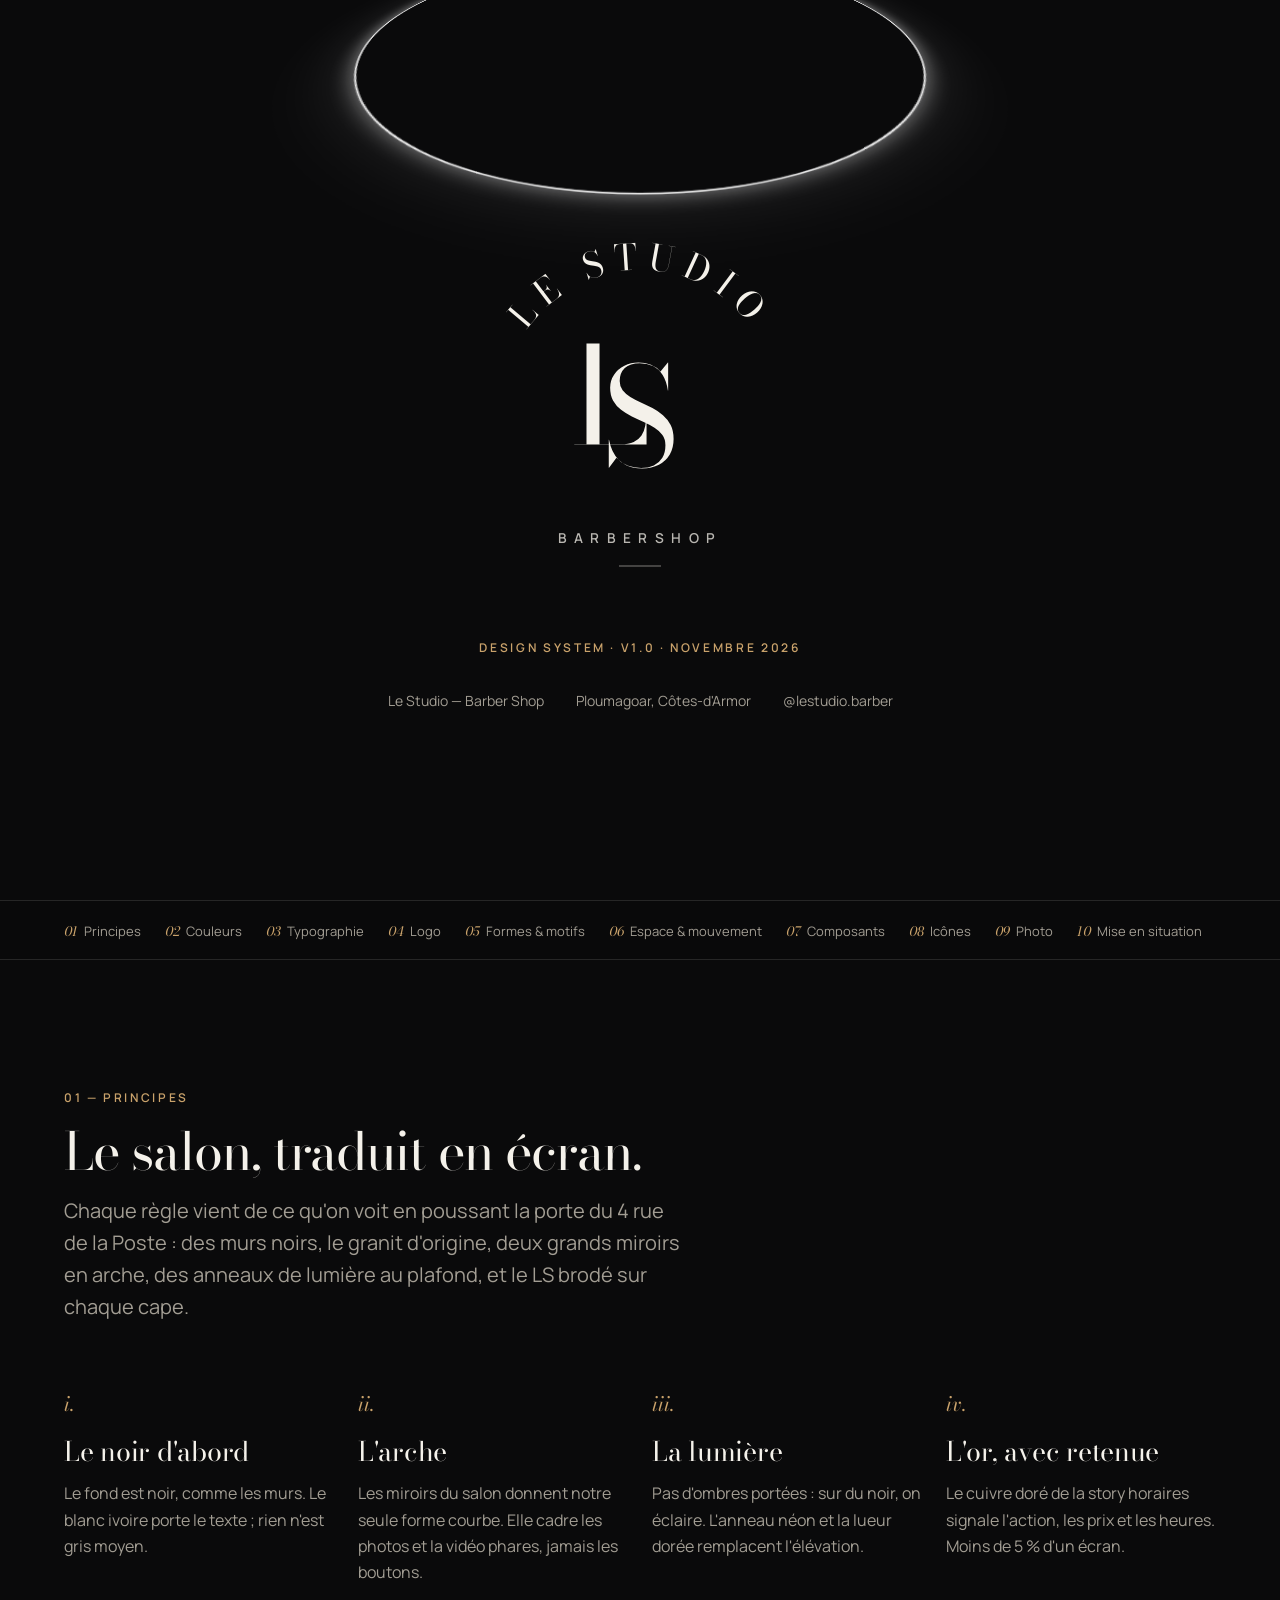
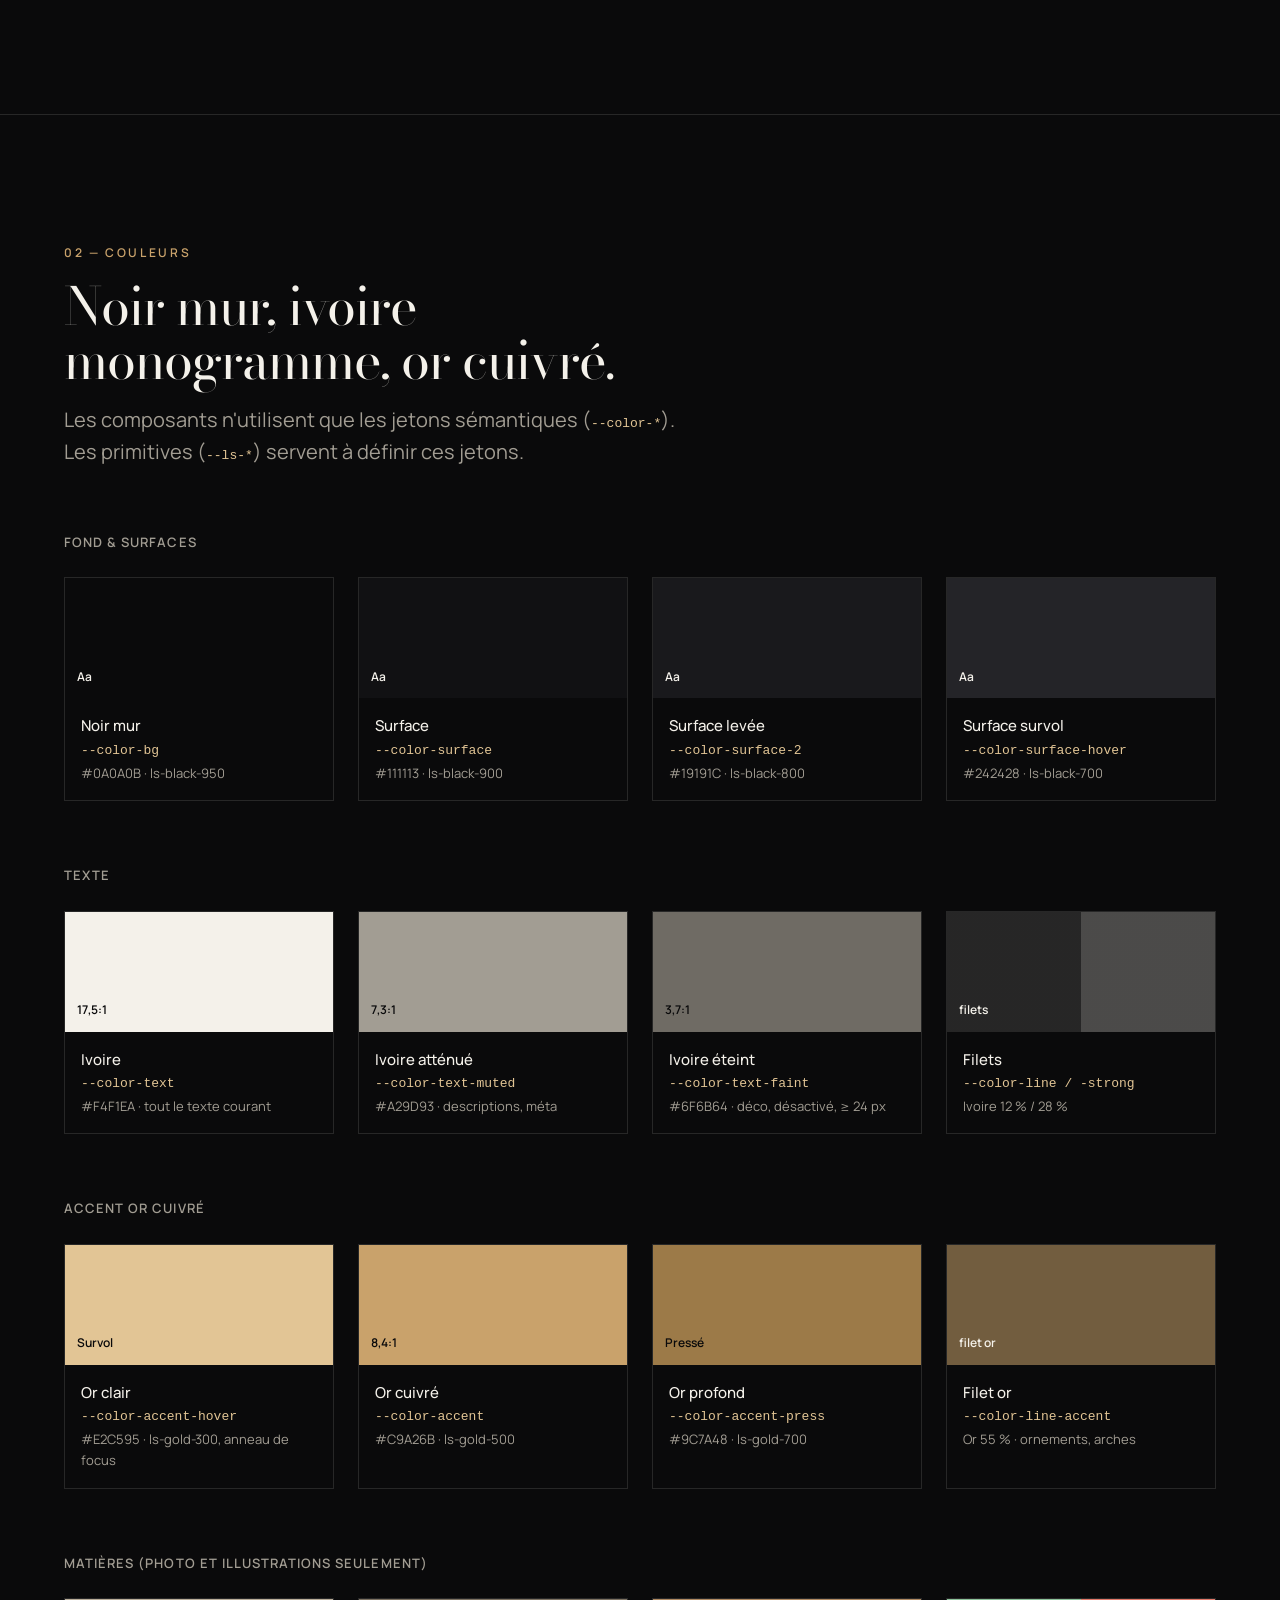
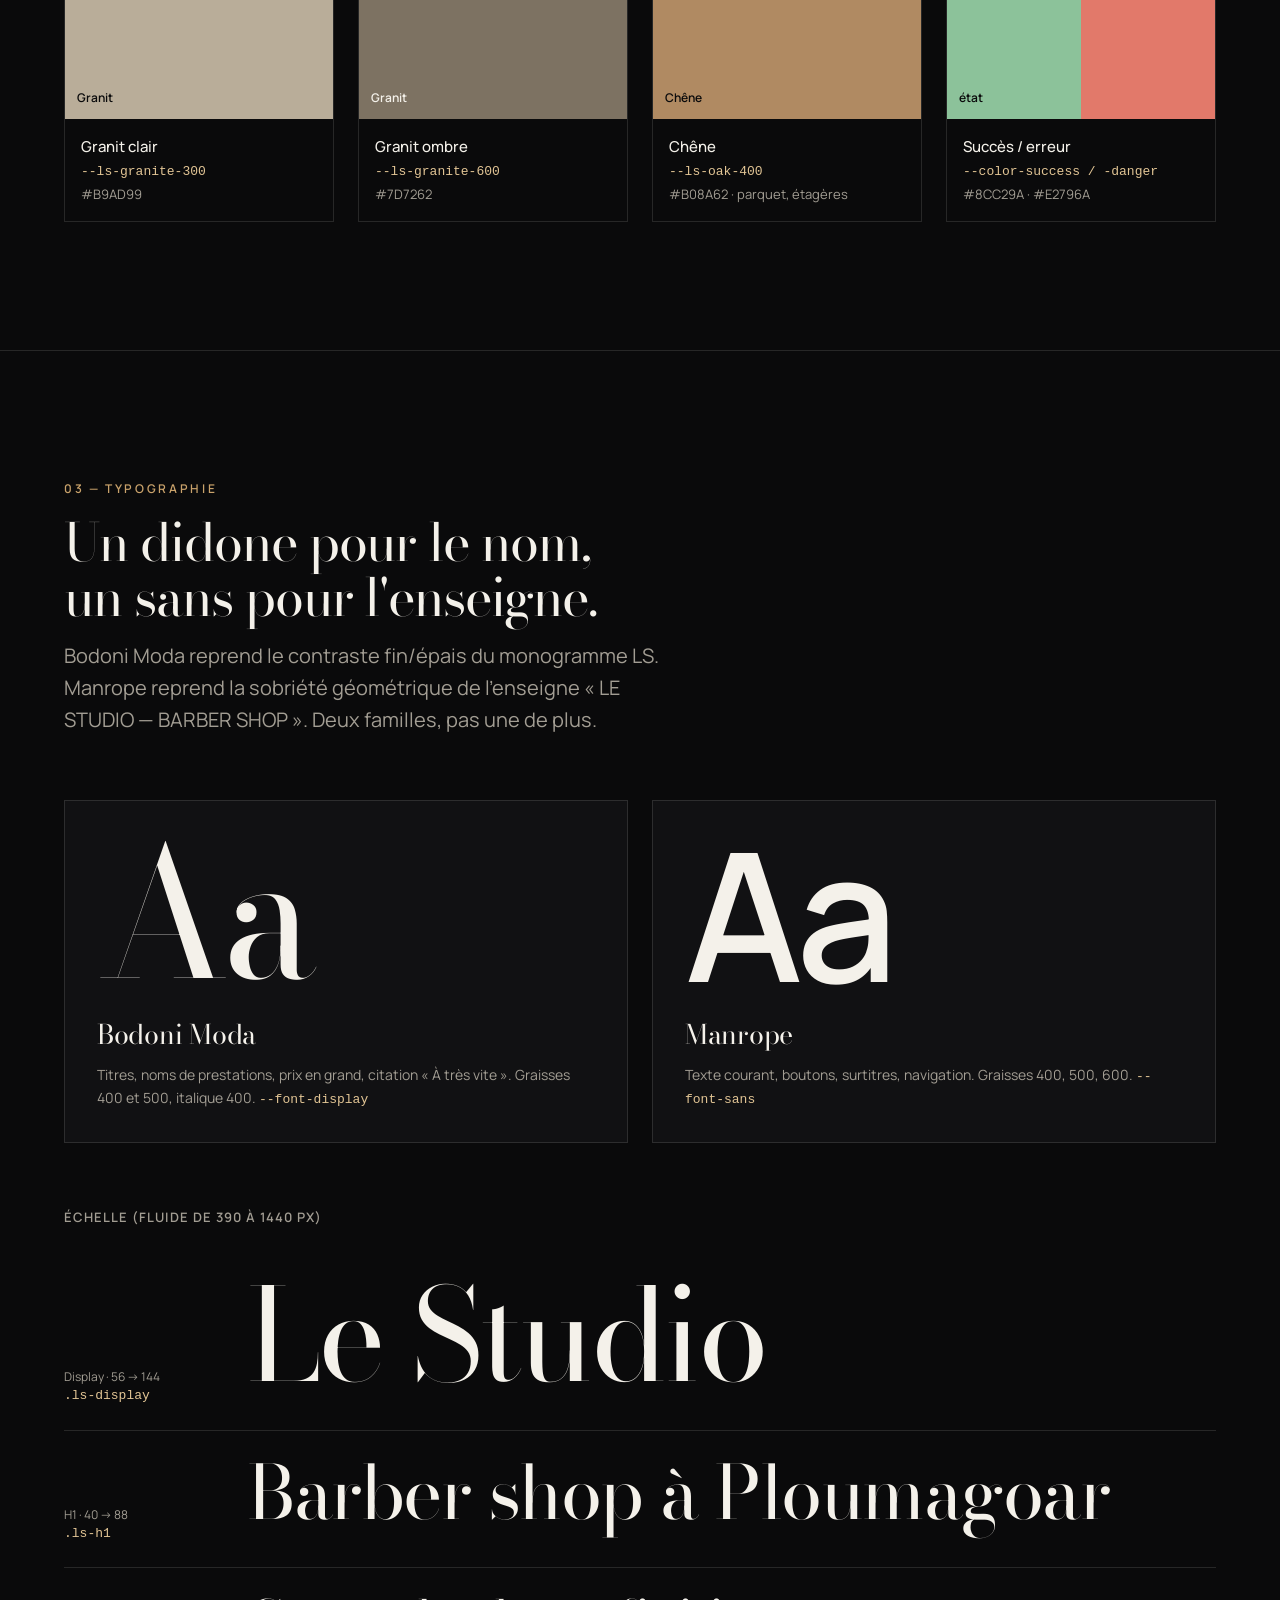
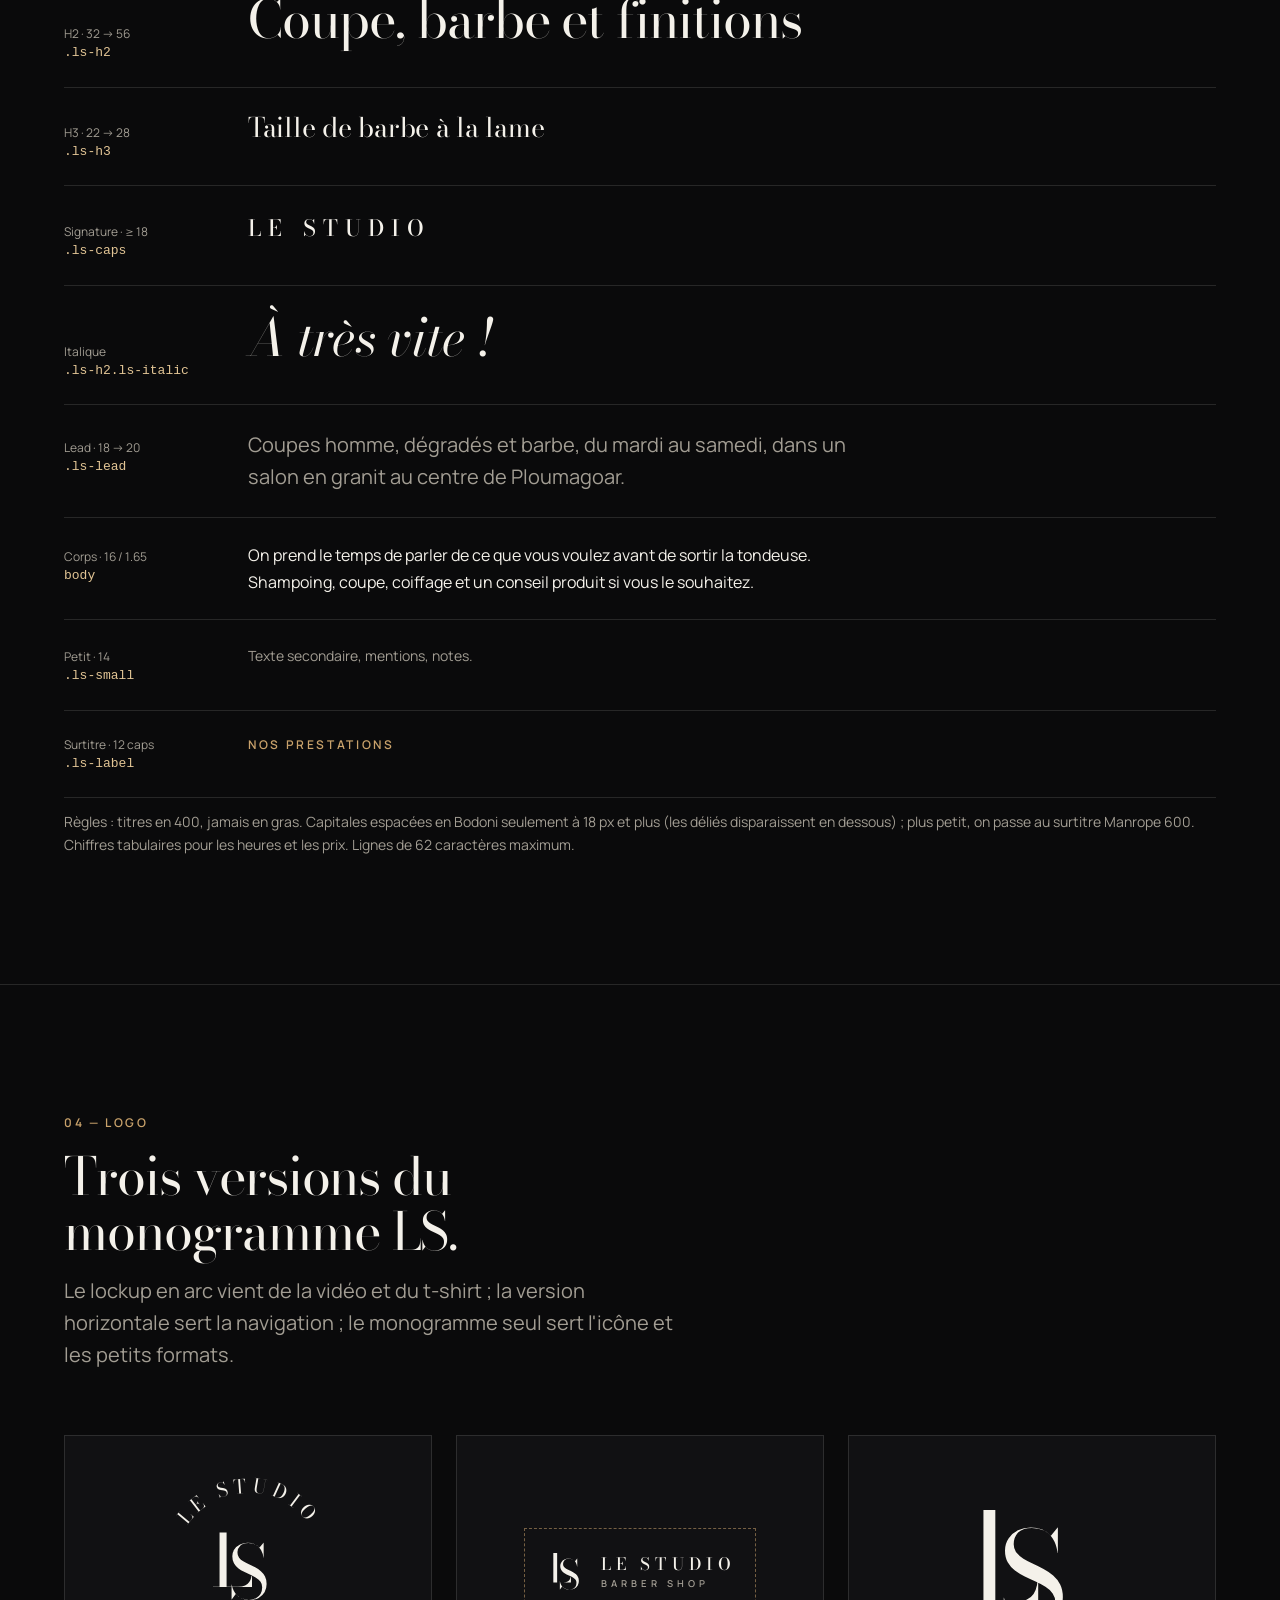
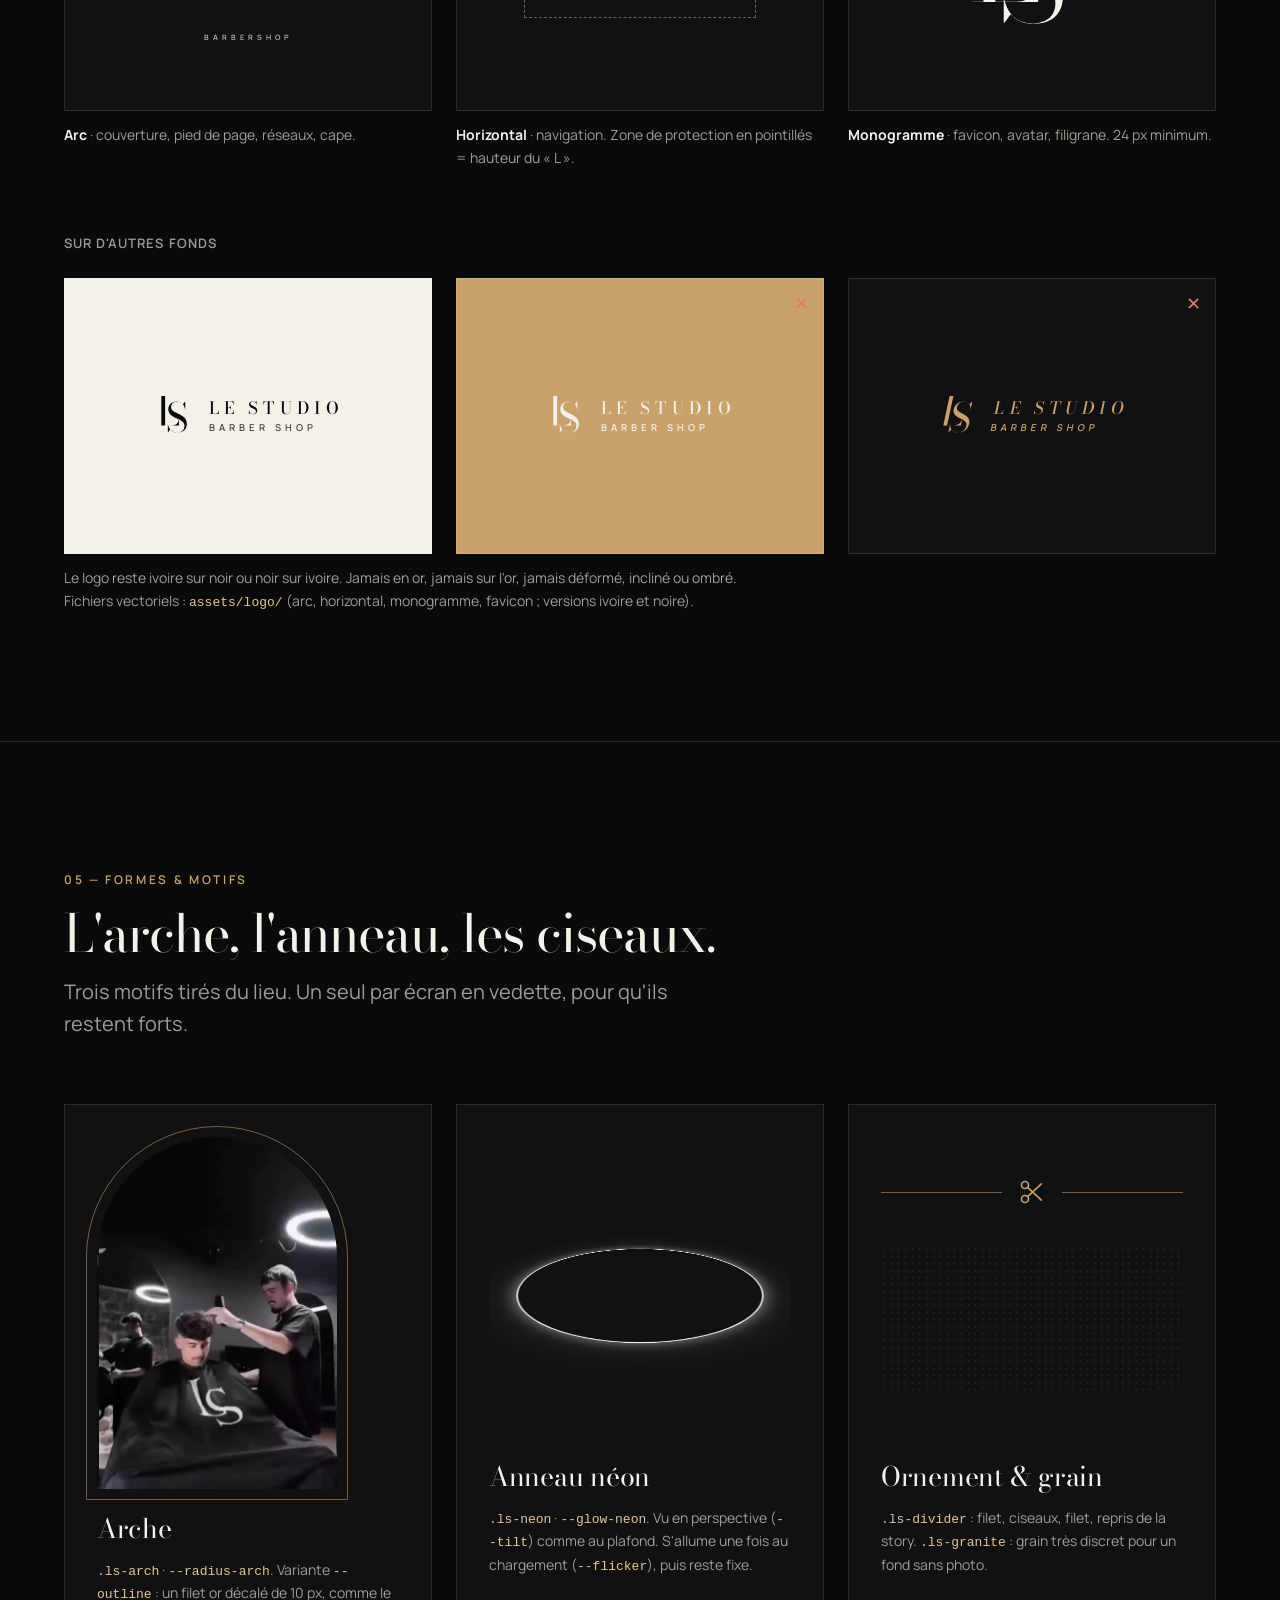
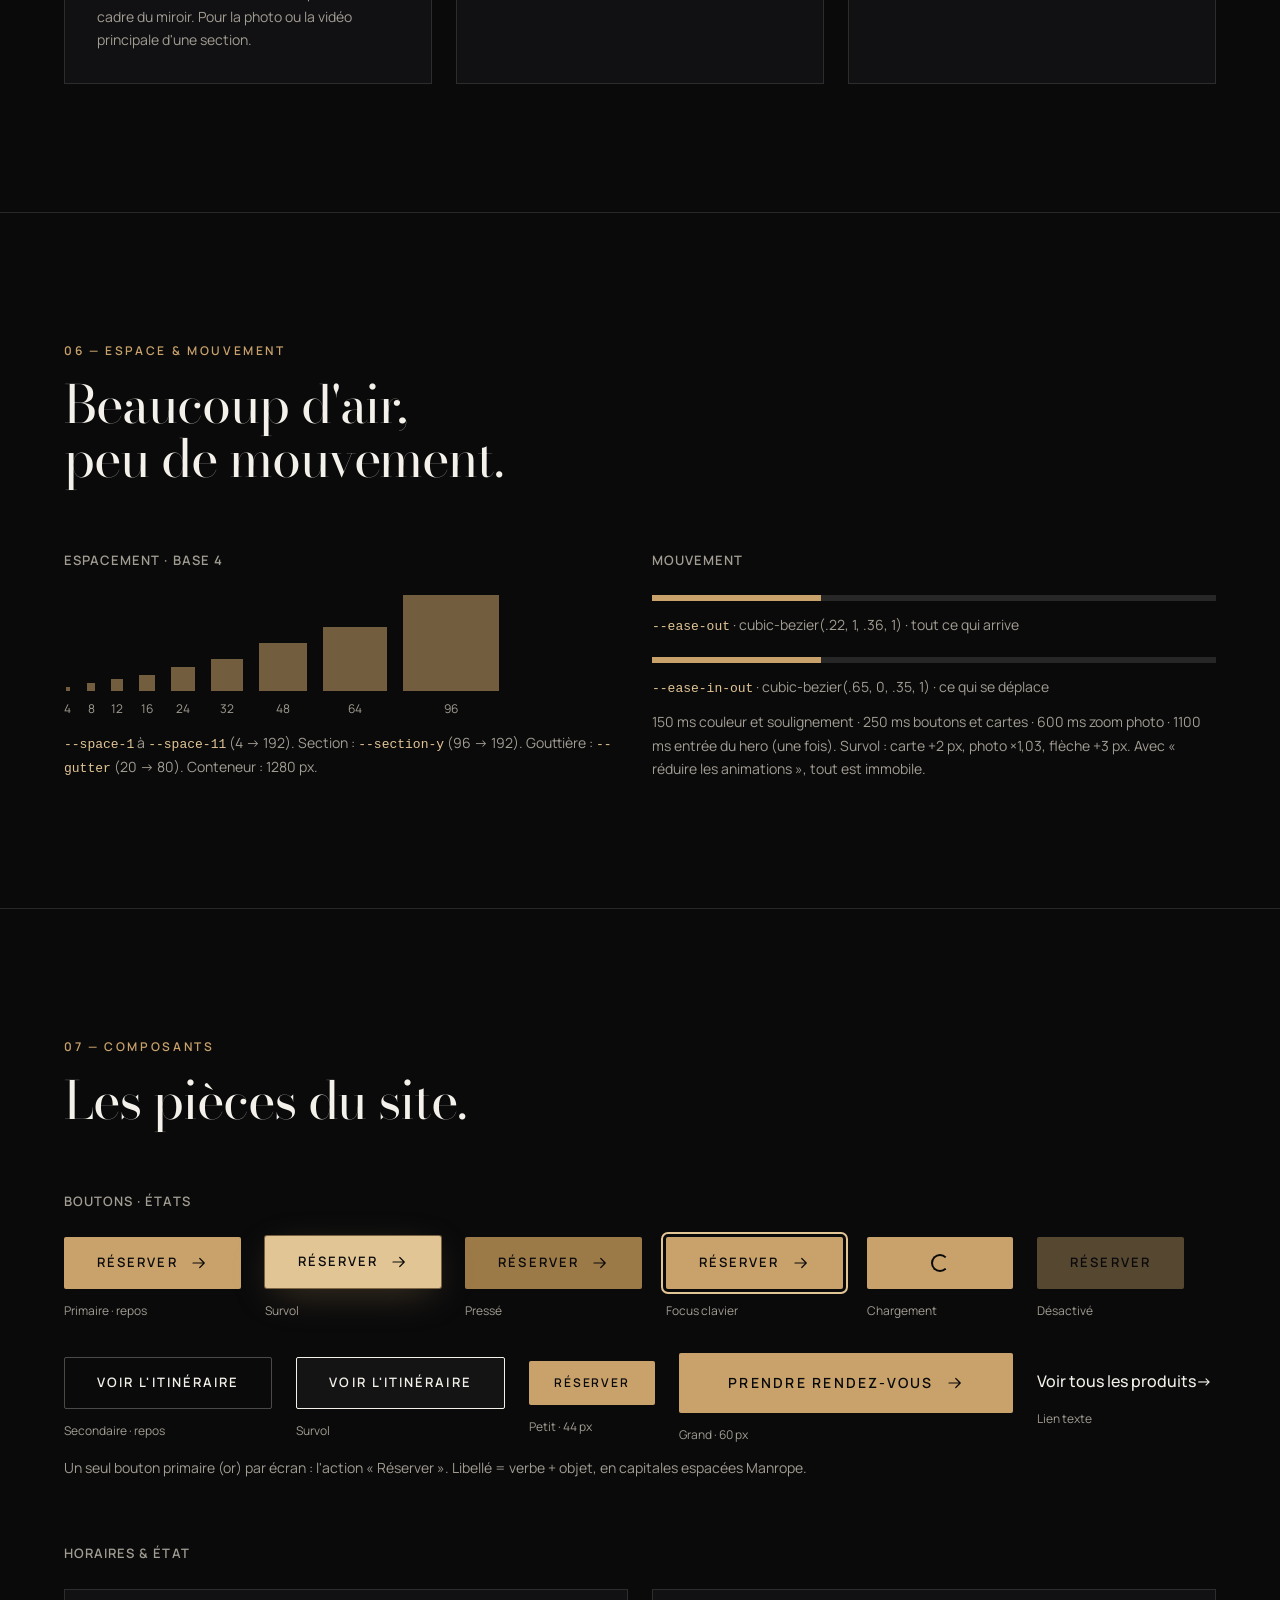
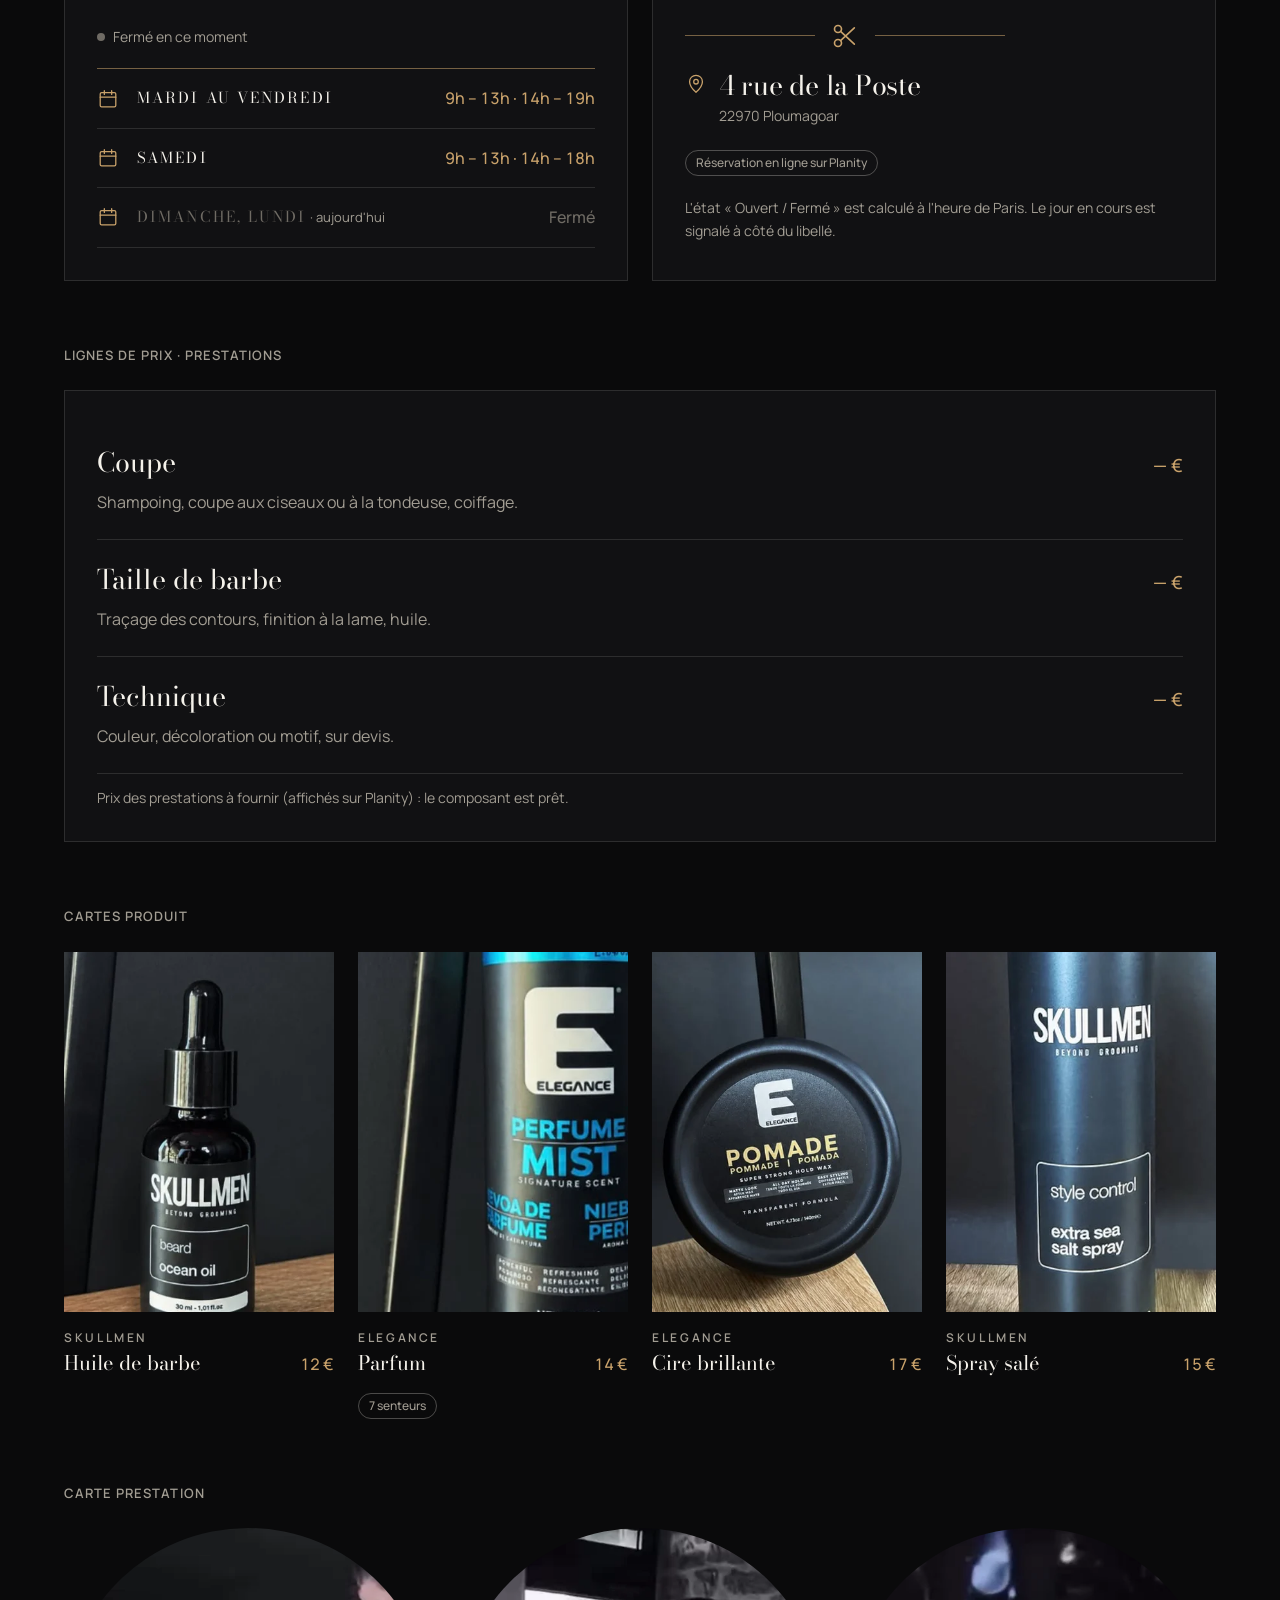
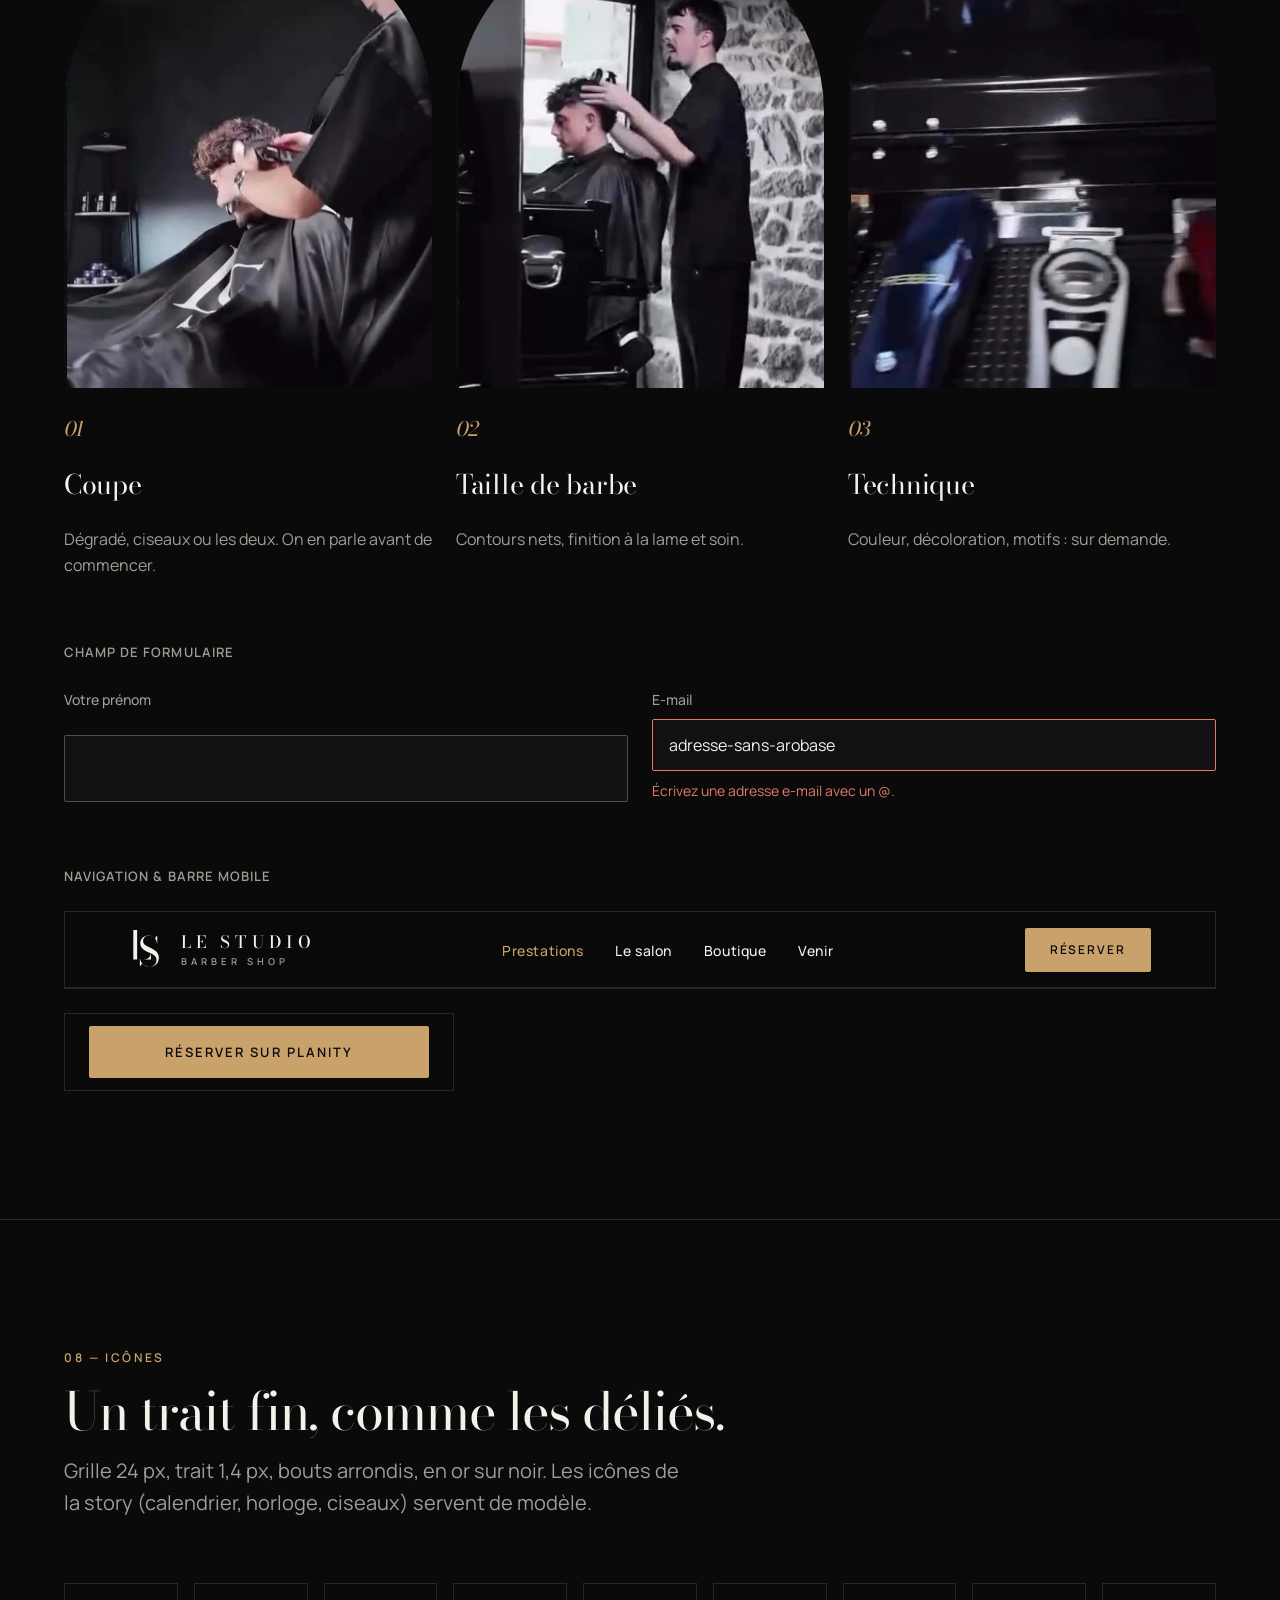
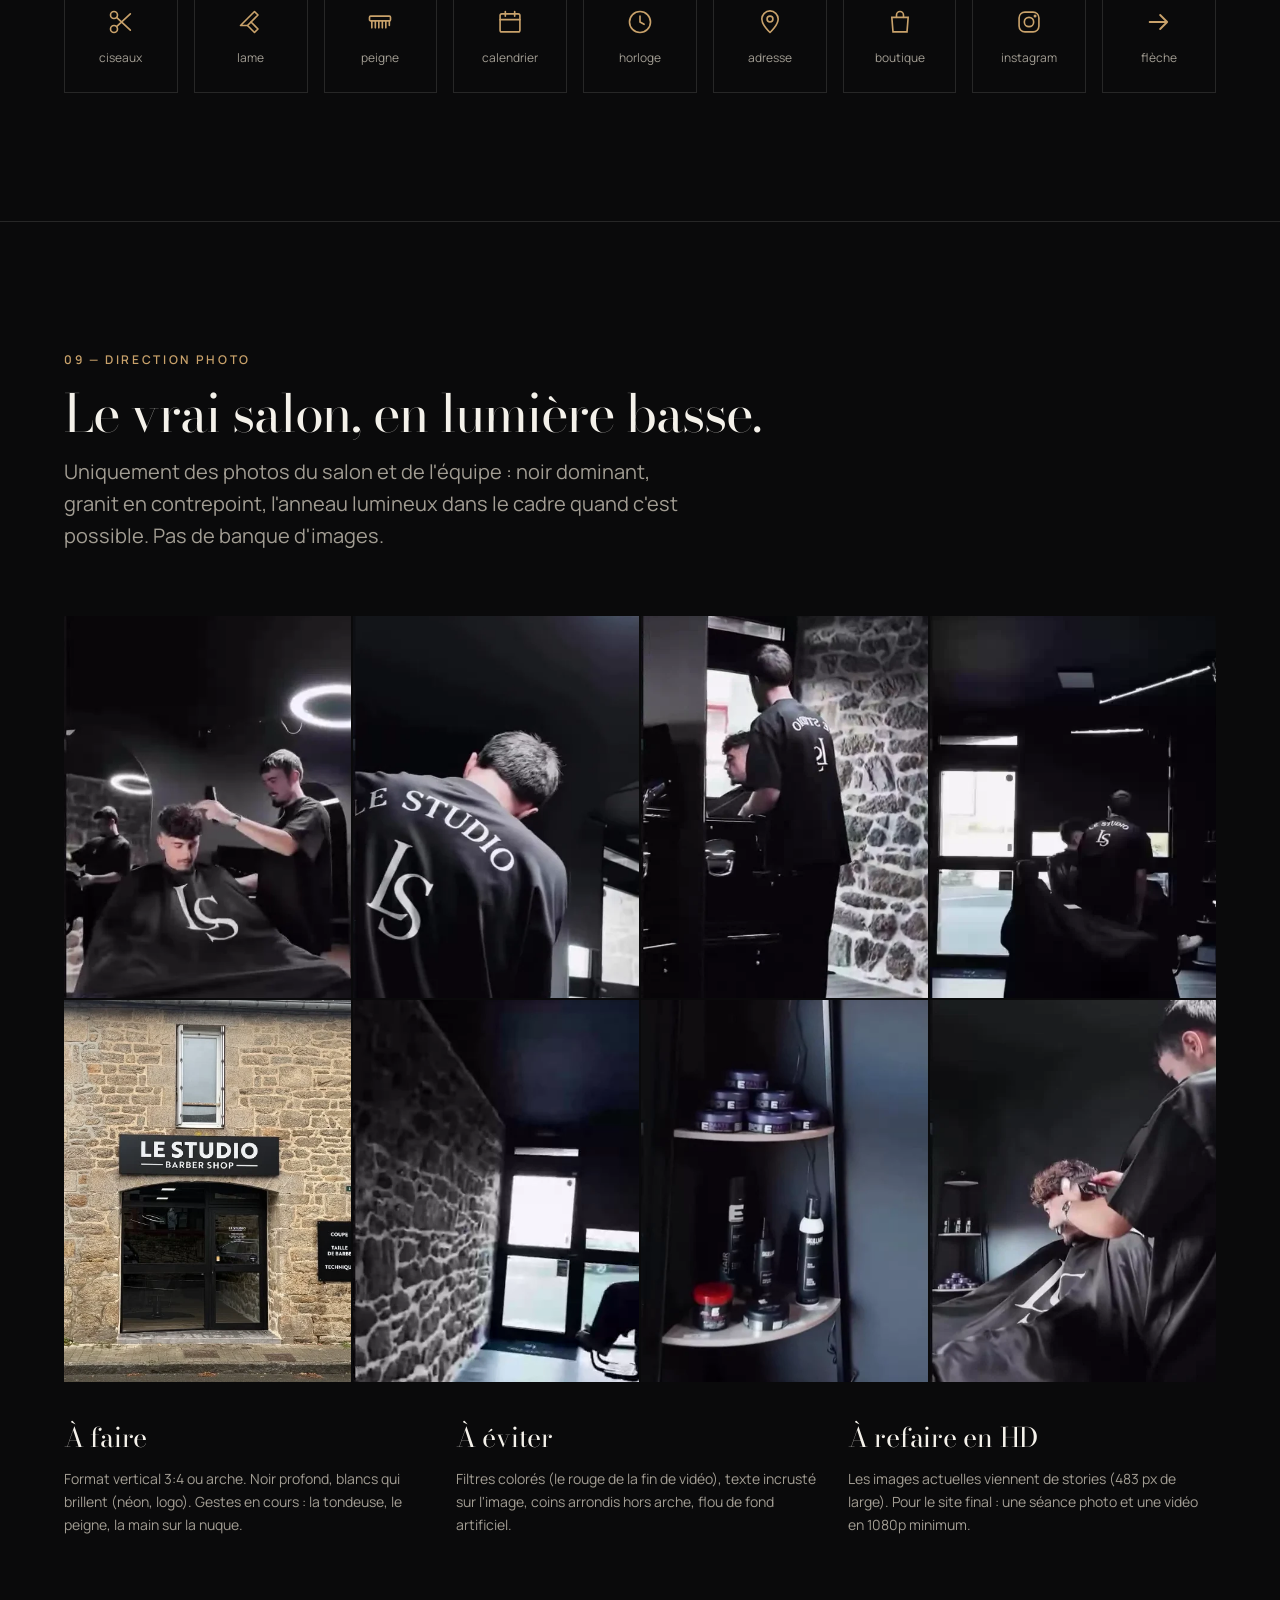
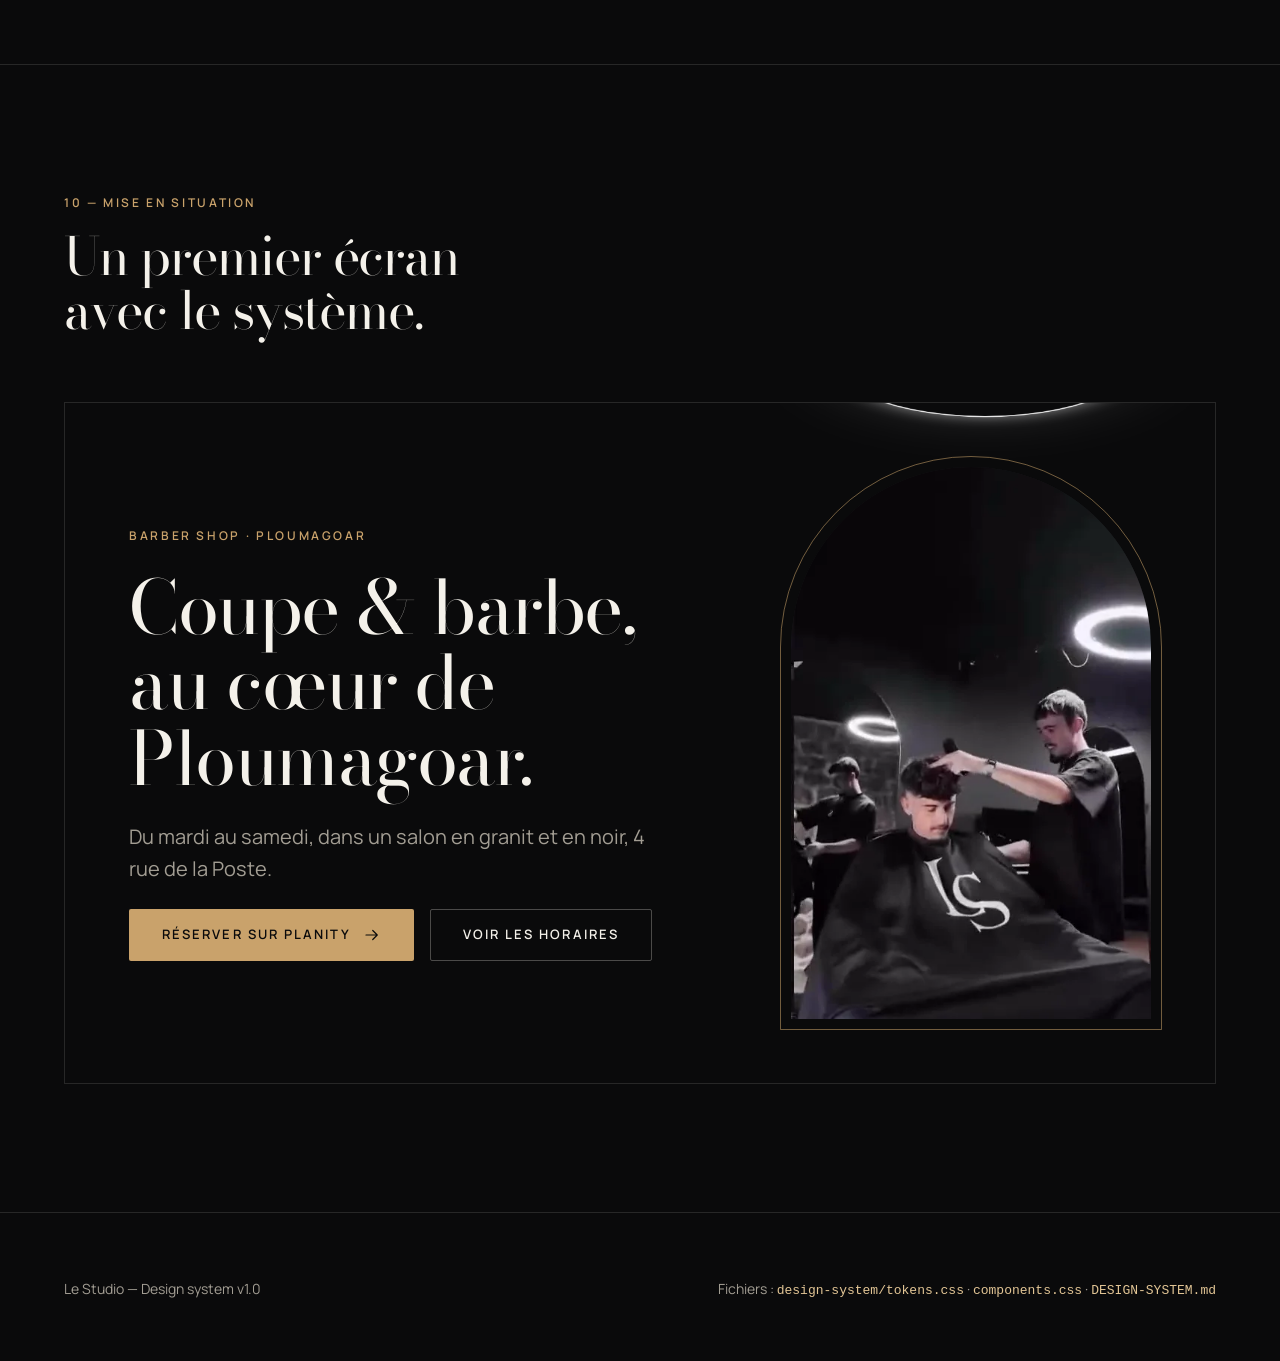
==== commit c1e3352e: "Site Le Studio : page d'accueil, logos SVG, prix provisoires Co-Authored-By: Claude Opus 5.5 <norepl" ====
--- a/design-system/index.html
+++ b/design-system/index.html
@@ -102,9 +102,7 @@
 <svg width="0" height="0" style="position:absolute" aria-hidden="true">
   <defs>
     <symbol id="ls-mono" viewBox="0 0 100 100">
-      <!-- Reconstitution typographique du monogramme. À remplacer par le fichier vectoriel officiel. -->
-      <text x="20" y="74" font-size="78" font-family="Bodoni Moda, Didot, serif" font-weight="400" fill="currentColor">L</text>
-      <text x="42" y="90" font-size="78" font-family="Bodoni Moda, Didot, serif" font-weight="400" fill="currentColor">S</text>
+      <path fill="currentColor" d="M1.85 74V73.8H10.8V-0.8H1.85V-1H29.3V-0.8H20.35V73.8H35.8Q41.7 73.8 45.4 72.12Q49.1 70.45 51.1 67.43Q53.1 64.4 53.85 60.33Q54.6 56.25 54.6 51.5H54.8V74Z M51.62 91.5Q44.87 91.5 40.3 89.4Q35.72 87.3 32.77 83.7L27.32 91H27.12V70.5H27.32Q28.17 74.95 29.92 78.72Q31.67 82.5 34.5 85.3Q37.32 88.1 41.35 89.65Q45.37 91.2 50.82 91.2Q56.12 91.2 60.12 89.3Q64.12 87.4 66.37 83.68Q68.62 79.95 68.62 74.5Q68.62 70.1 66.42 67.05Q64.22 64 60.62 61.75Q57.02 59.5 52.7 57.55Q48.37 55.6 44.05 53.5Q39.72 51.4 36.12 48.62Q32.52 45.85 30.32 41.95Q28.12 38.05 28.12 32.5Q28.12 27 31 22.82Q33.87 18.65 38.57 16.32Q43.27 14 48.82 14Q53.92 14 58.02 15.6Q62.12 17.2 65.02 20.6L70.42 14H70.62V34.5H70.42Q69.42 27.55 66.59 23.1Q63.77 18.65 59.47 16.52Q55.17 14.4 49.82 14.4Q42.62 14.4 38.87 17.97Q35.12 21.55 35.12 27.5Q35.12 31.45 37.27 34.22Q39.42 37 42.92 39.12Q46.42 41.25 50.65 43.17Q54.87 45.1 59.1 47.32Q63.32 49.55 66.82 52.55Q70.32 55.55 72.47 59.77Q74.62 64 74.62 70Q74.62 76.5 71.82 81.33Q69.02 86.15 63.85 88.83Q58.67 91.5 51.62 91.5Z"/>
     </symbol>
     <symbol id="i-scissors" viewBox="0 0 24 24" fill="none" stroke="currentColor" stroke-width="1.4" stroke-linecap="round"><circle cx="6" cy="6" r="3"/><circle cx="6" cy="18" r="3"/><path d="M8.2 8.1 20 19M8.2 15.9 20 5M12.5 12h.01"/></symbol>
     <symbol id="i-calendar" viewBox="0 0 24 24" fill="none" stroke="currentColor" stroke-width="1.4" stroke-linecap="round"><rect x="3.5" y="5" width="17" height="15.5" rx="1.5"/><path d="M3.5 10h17M8 3v4M16 3v4"/></symbol>
@@ -251,7 +249,7 @@
     <div class="sg-logo-stage sg-dont" style="background:#c9a26b"><a class="ls-logo" href="#logo" style="color:#f4f1ea"><svg class="ls-logo__mono" aria-hidden="true"><use href="#ls-mono"/></svg><span class="ls-logo__words"><span class="ls-logo__name">LE STUDIO</span><span class="ls-logo__sub" style="color:#f4f1ea">BARBER SHOP</span></span></a></div>
     <div class="sg-logo-stage sg-dont"><a class="ls-logo" href="#logo" style="color:#c9a26b;transform:skewX(-12deg)"><svg class="ls-logo__mono" aria-hidden="true"><use href="#ls-mono"/></svg><span class="ls-logo__words"><span class="ls-logo__name">LE STUDIO</span><span class="ls-logo__sub" style="color:#c9a26b">BARBER SHOP</span></span></a></div>
   </div>
-  <p class="sg-note">Le logo reste ivoire sur noir ou noir sur ivoire. Jamais en or, jamais sur l'or, jamais déformé, incliné ou ombré.<br>Note : ce monogramme est une reconstitution typographique. Il faut le remplacer par le fichier vectoriel d'origine (SVG ou PDF) dès qu'on l'a.</p>
+  <p class="sg-note">Le logo reste ivoire sur noir ou noir sur ivoire. Jamais en or, jamais sur l'or, jamais déformé, incliné ou ombré.<br>Fichiers vectoriels : <code>assets/logo/</code> (arc, horizontal, monogramme, favicon ; versions ivoire et noire).</p>
 </div></section>
 
 <!-- ===== 05 Formes & motifs ===== -->
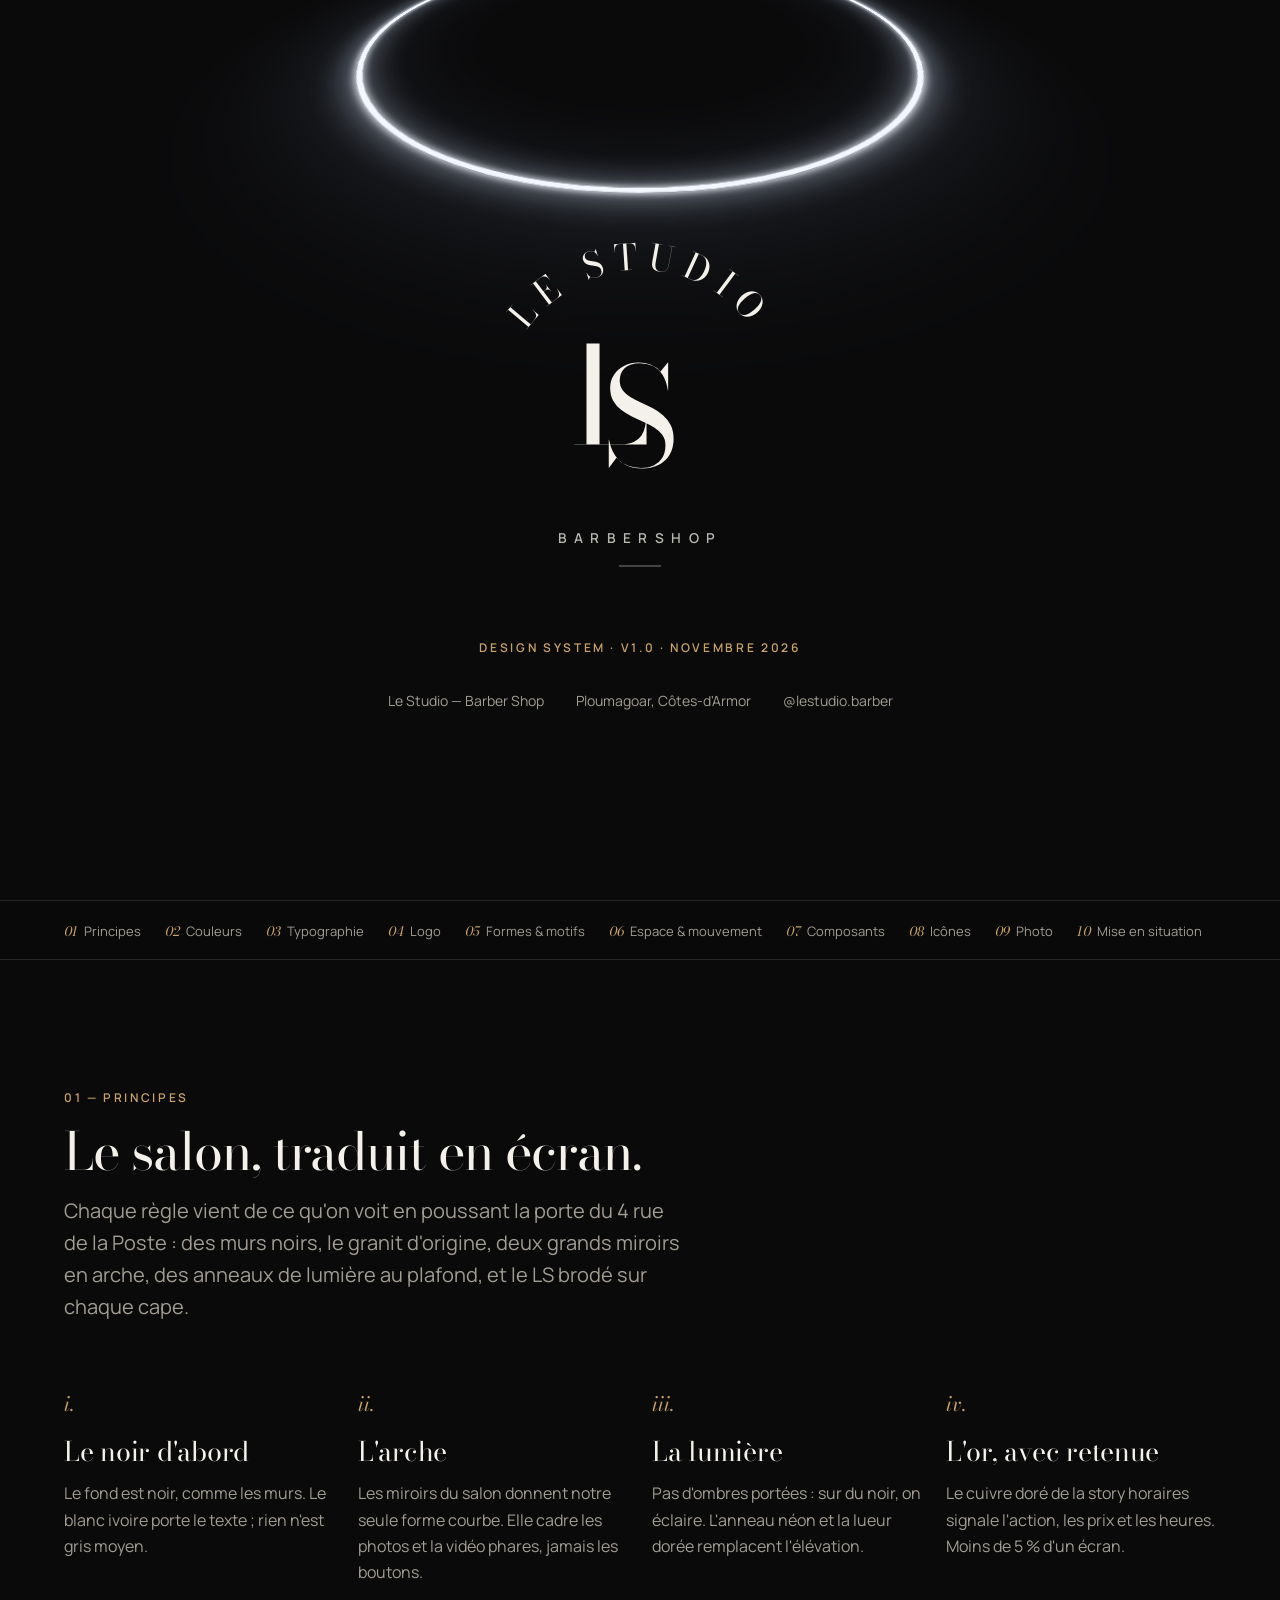
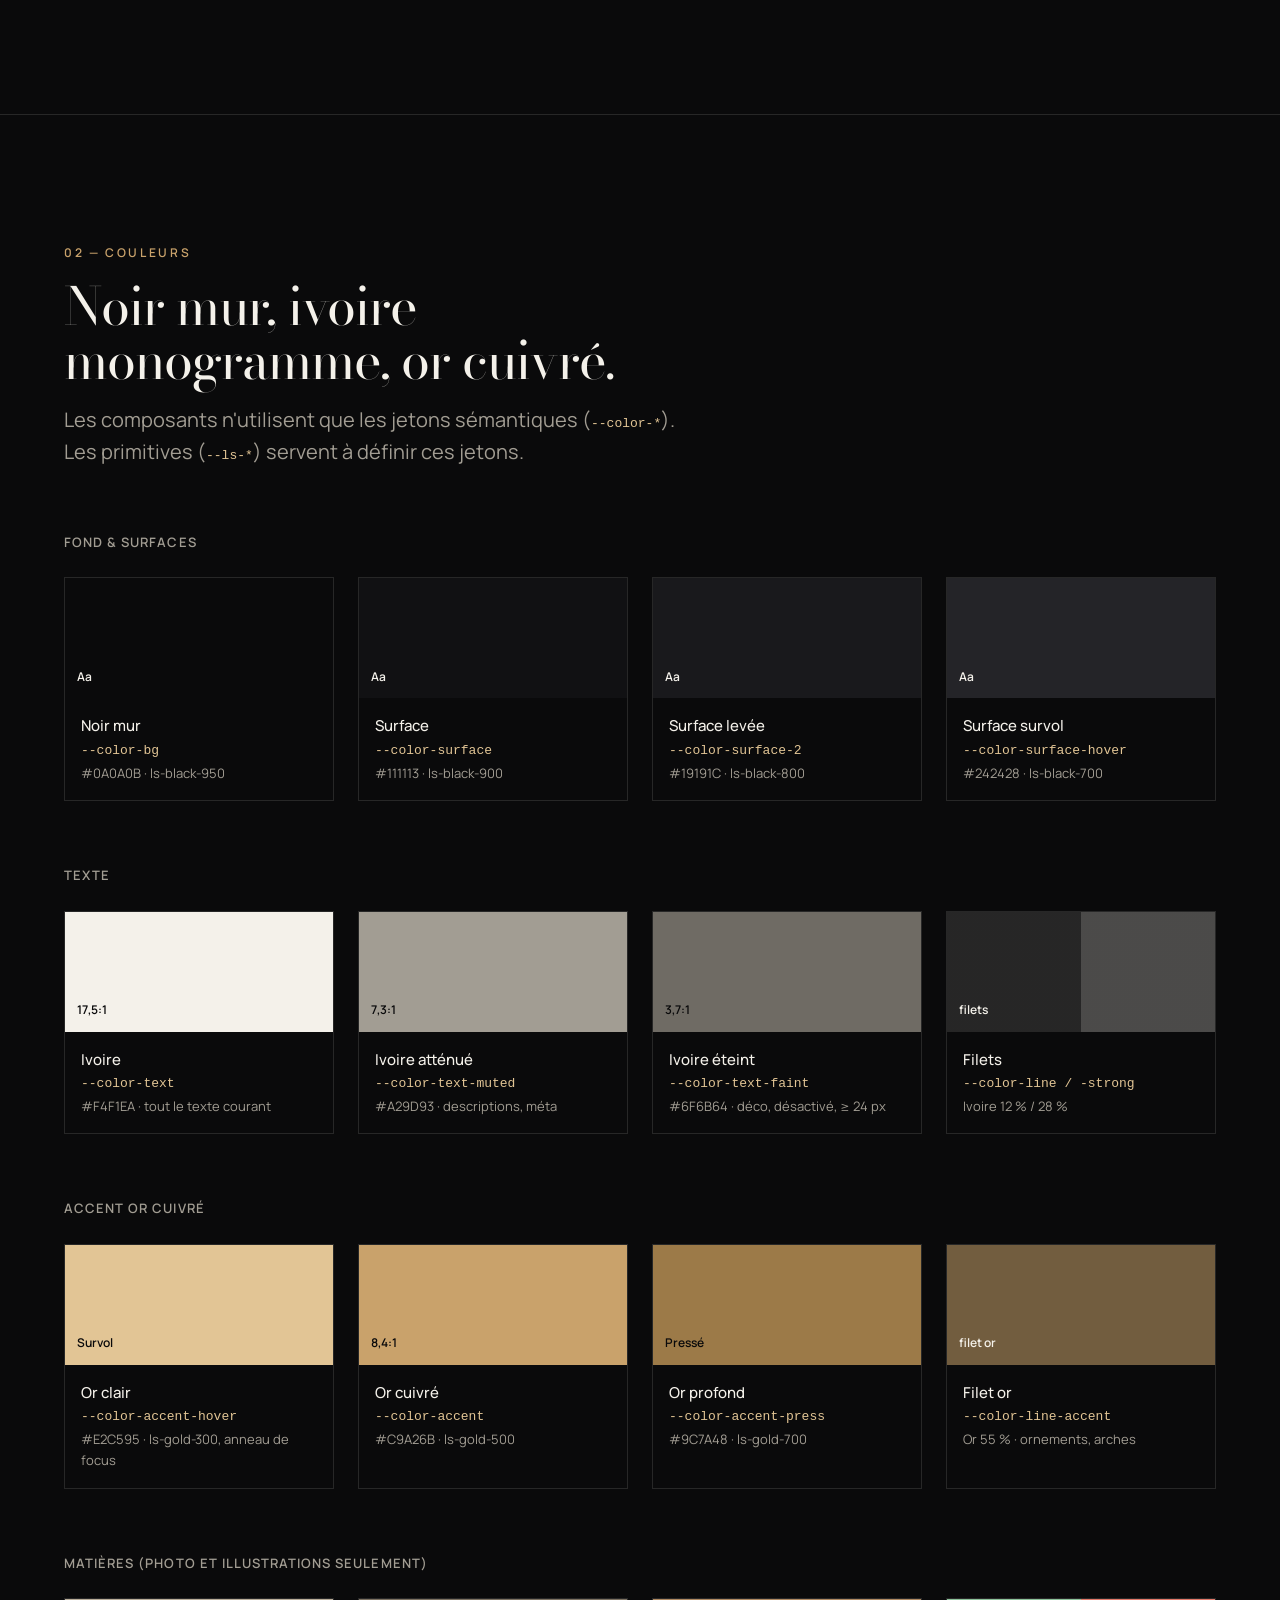
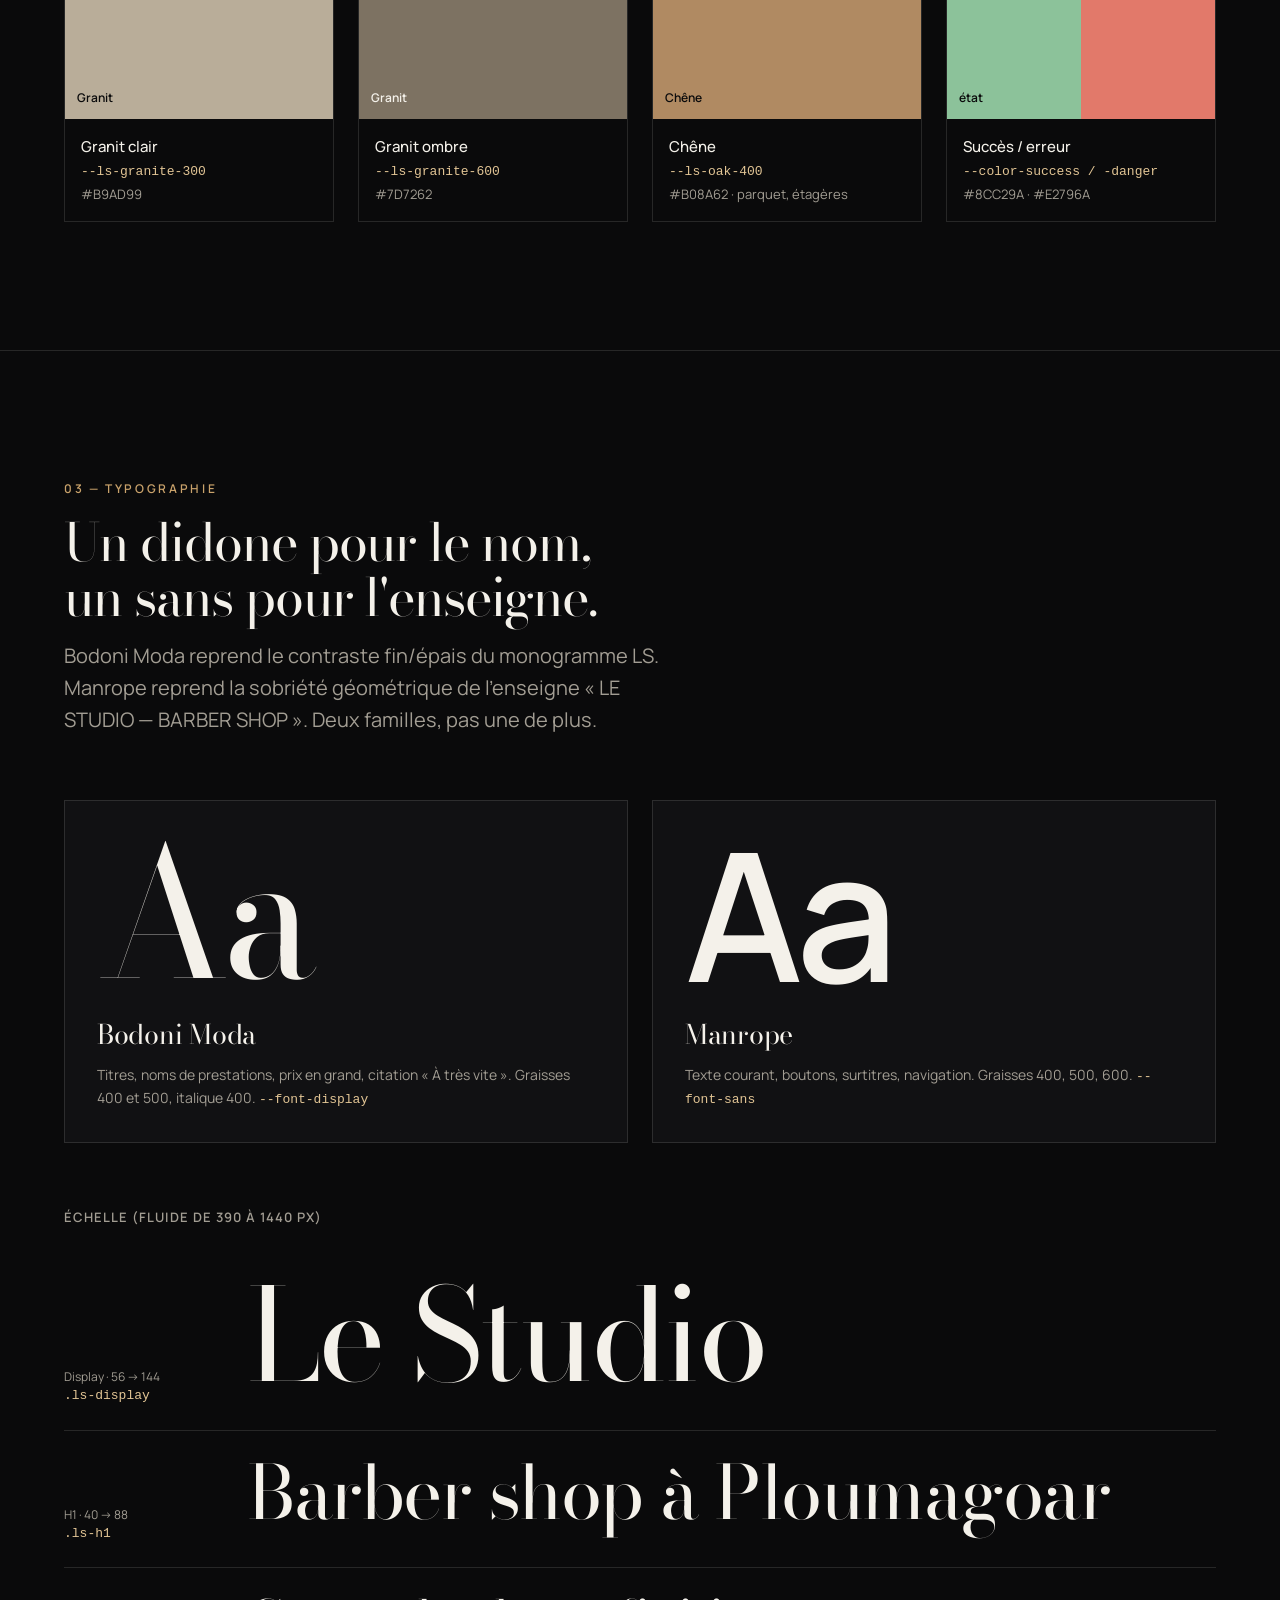
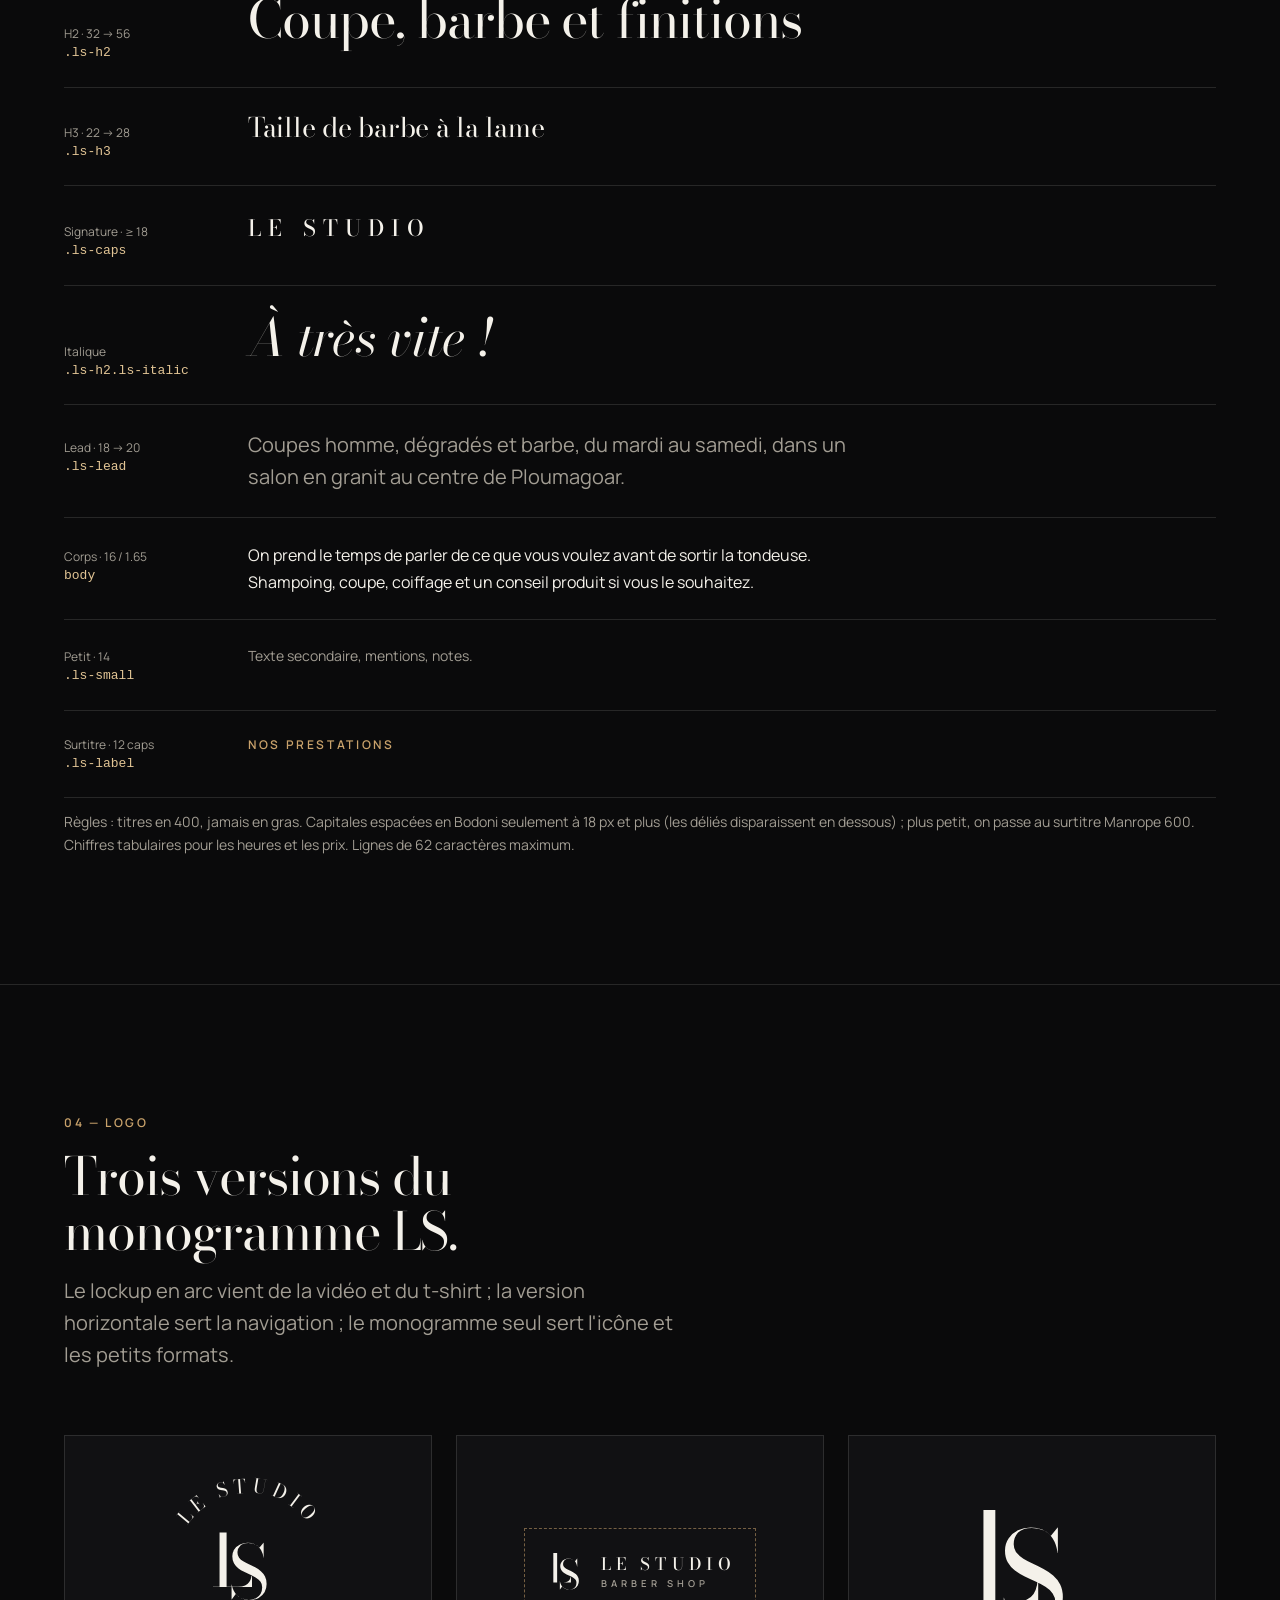
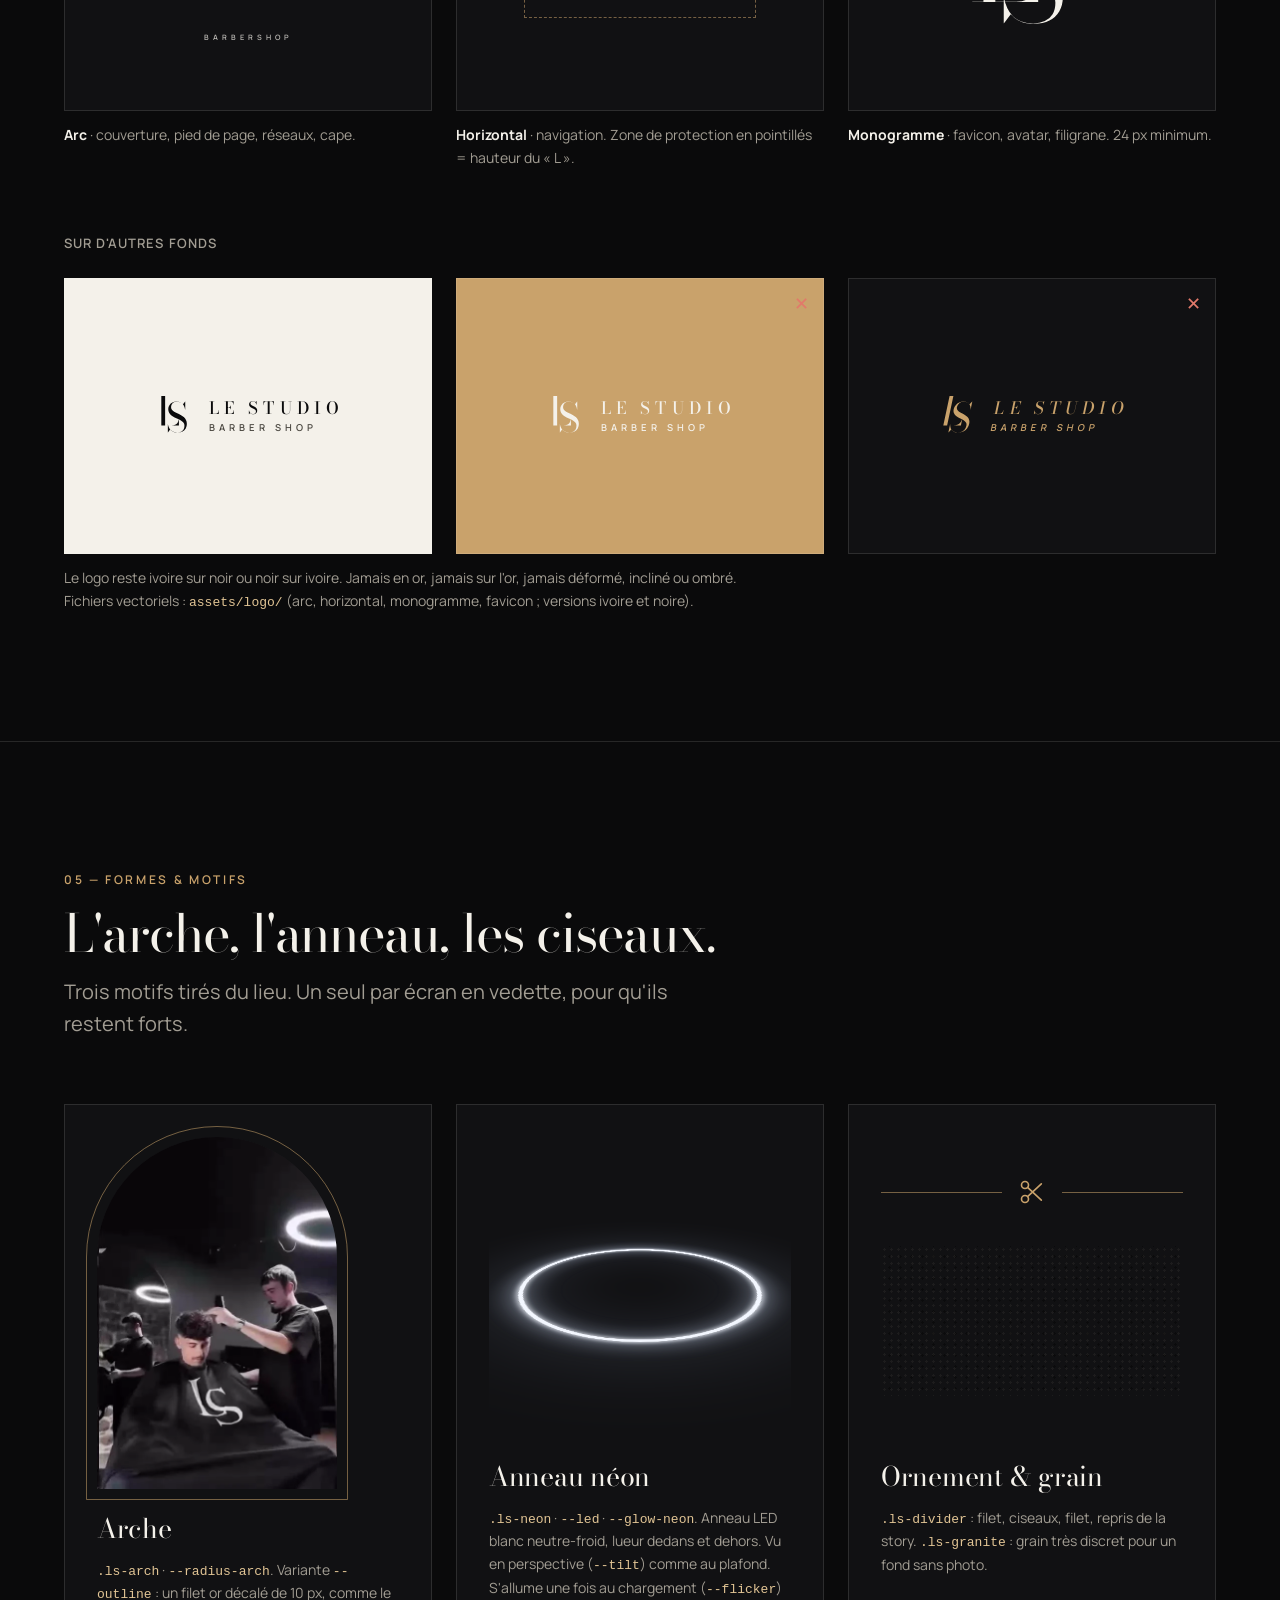
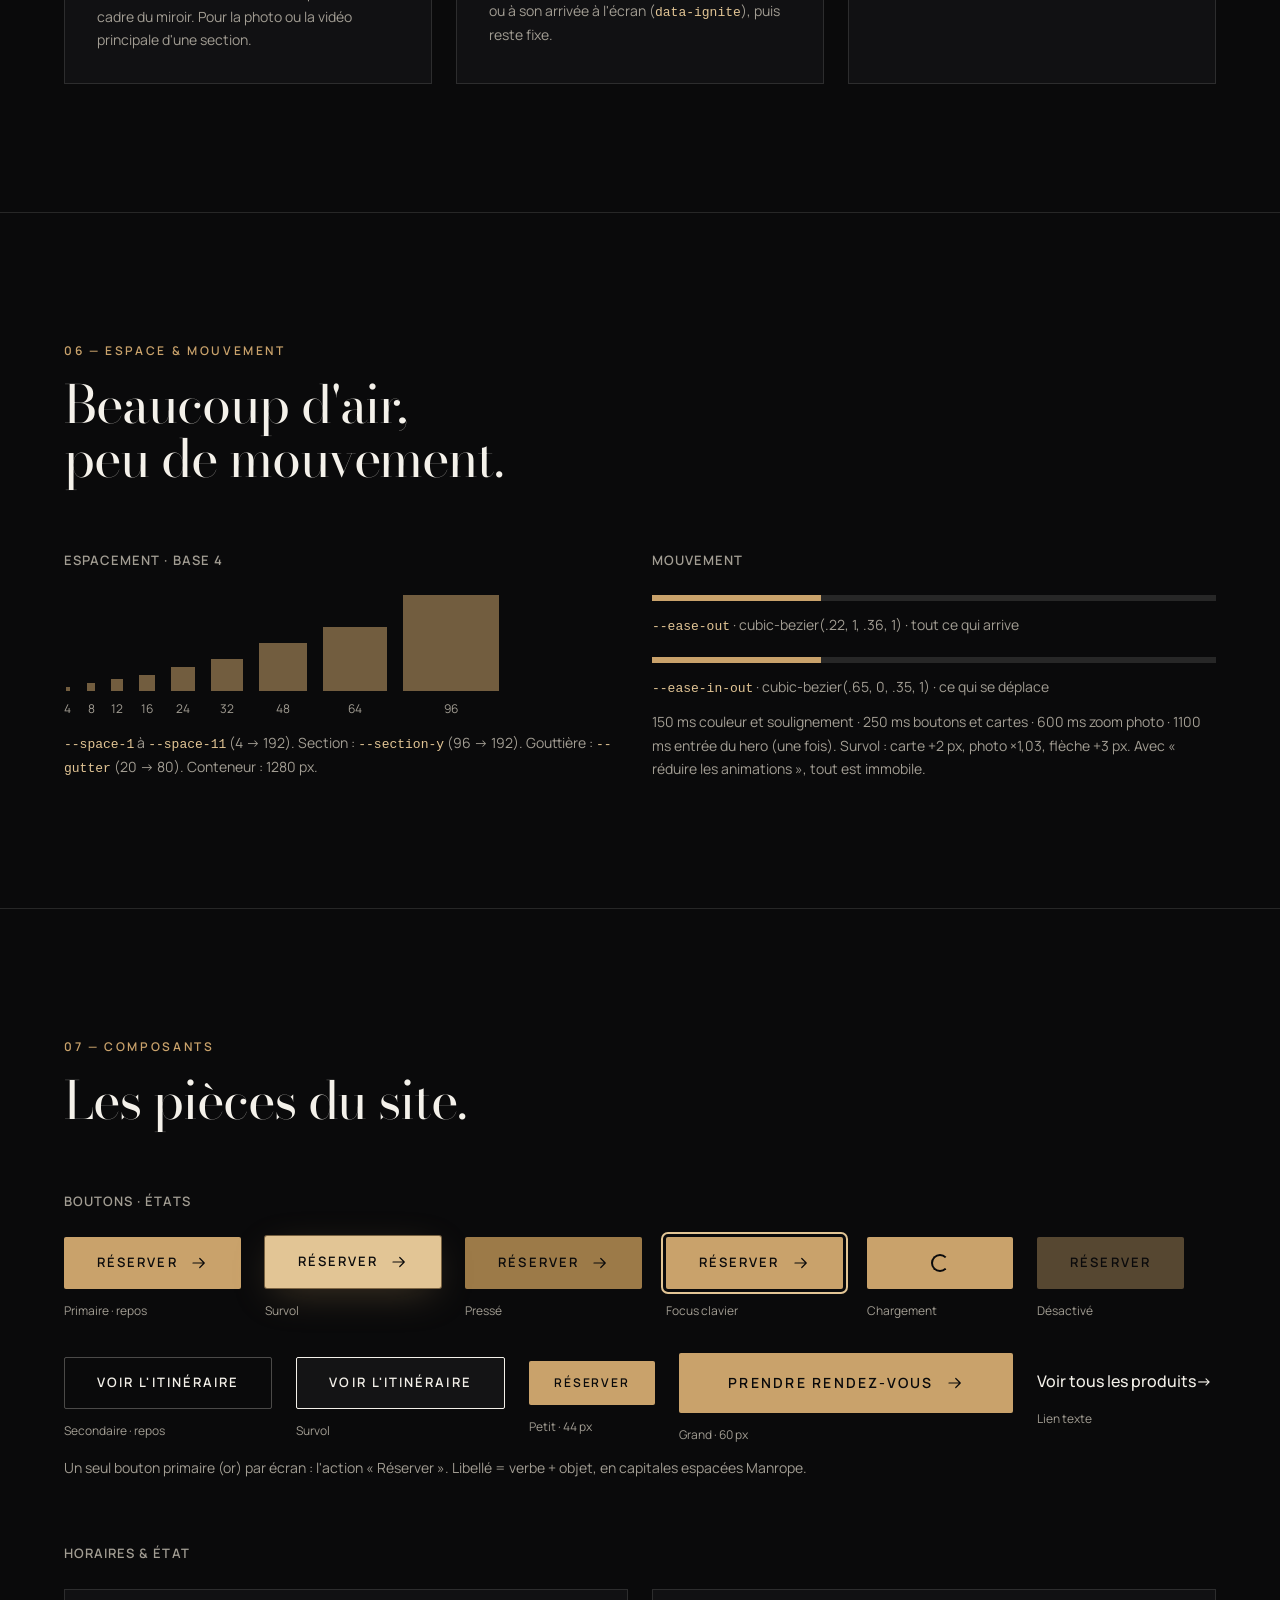
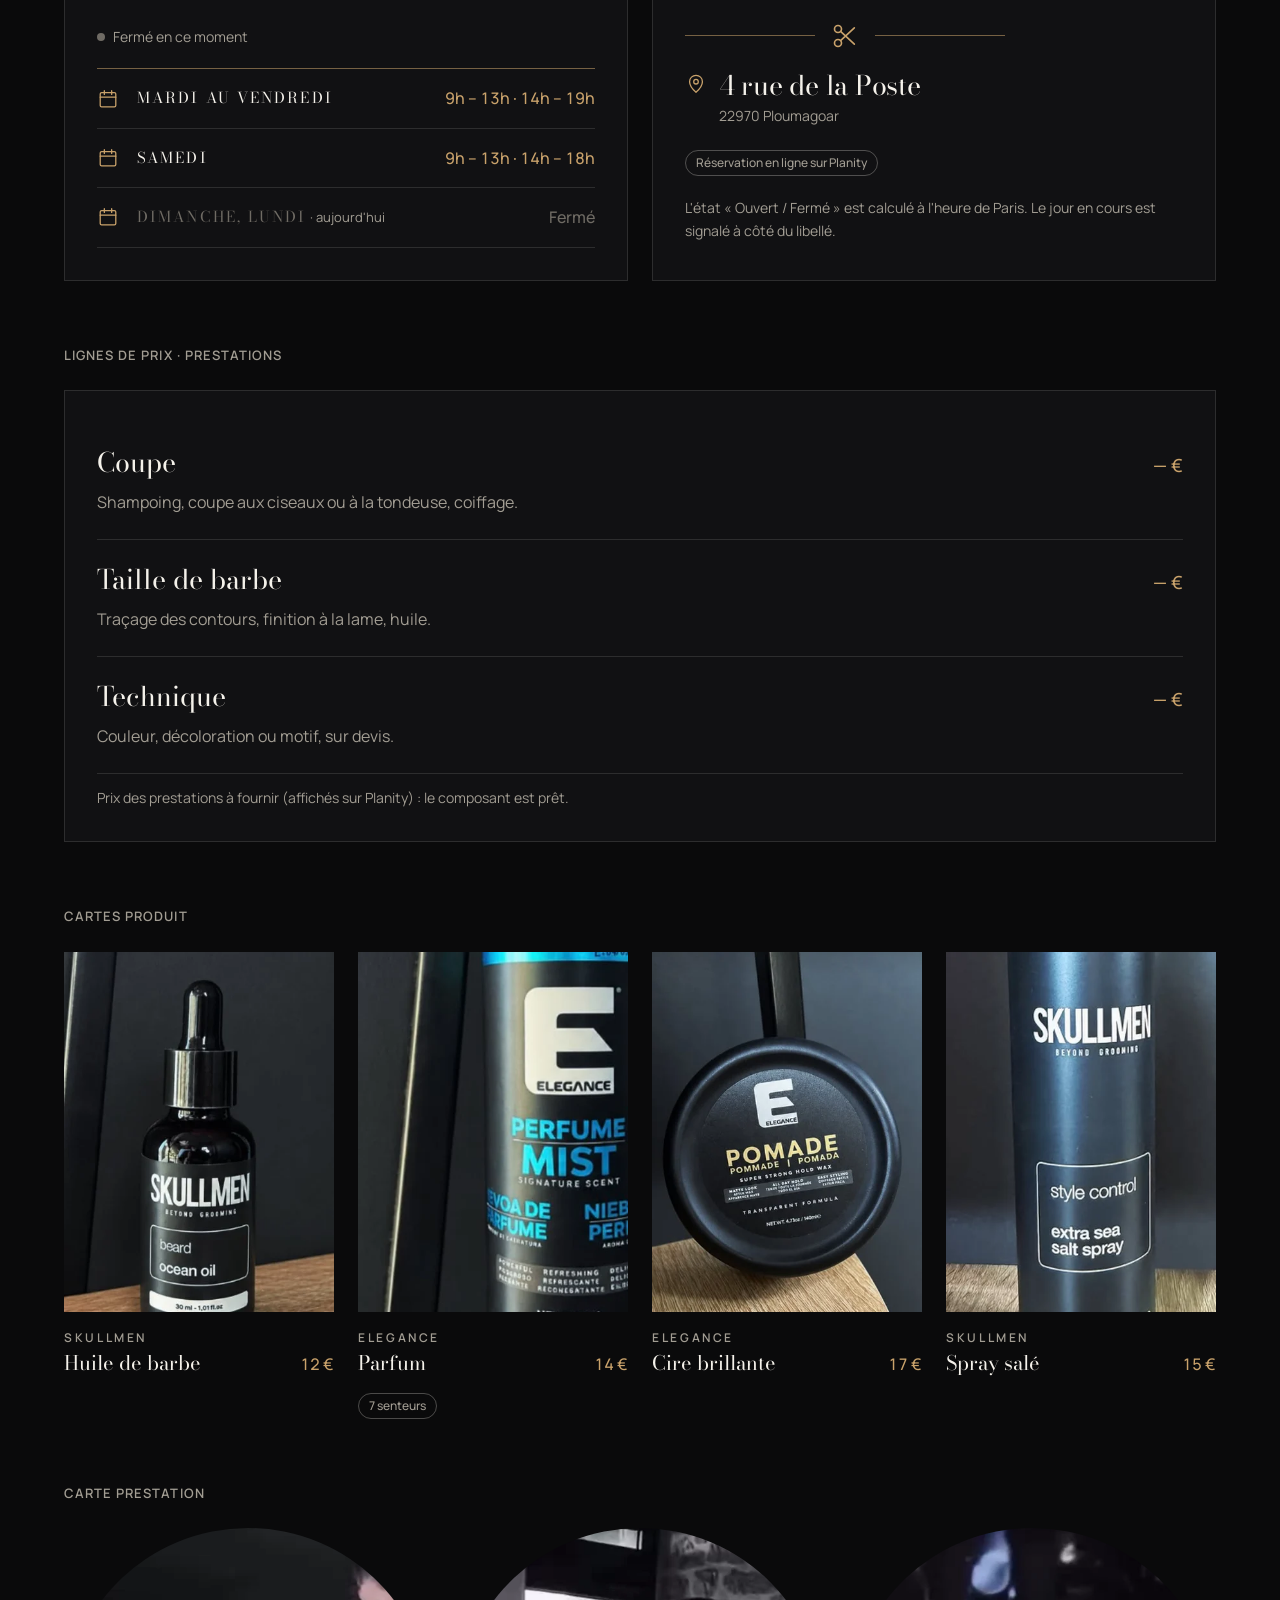
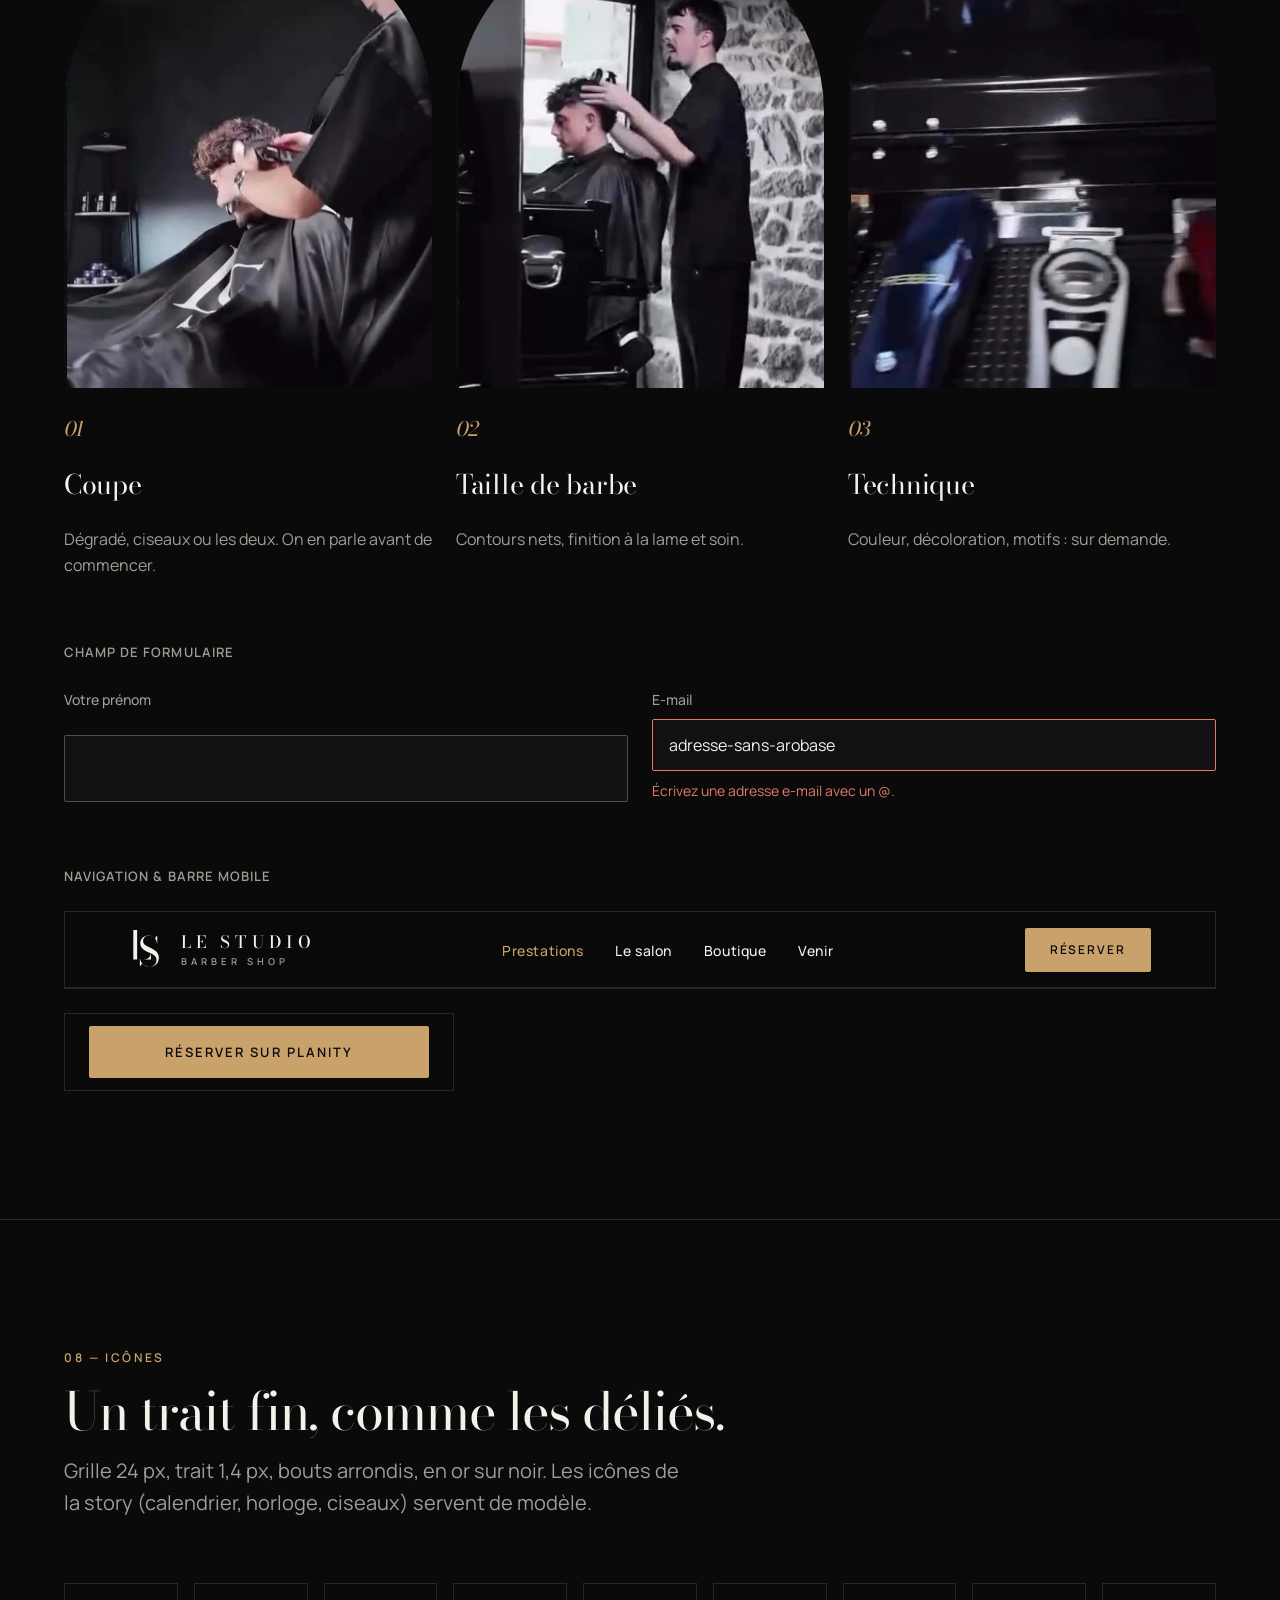
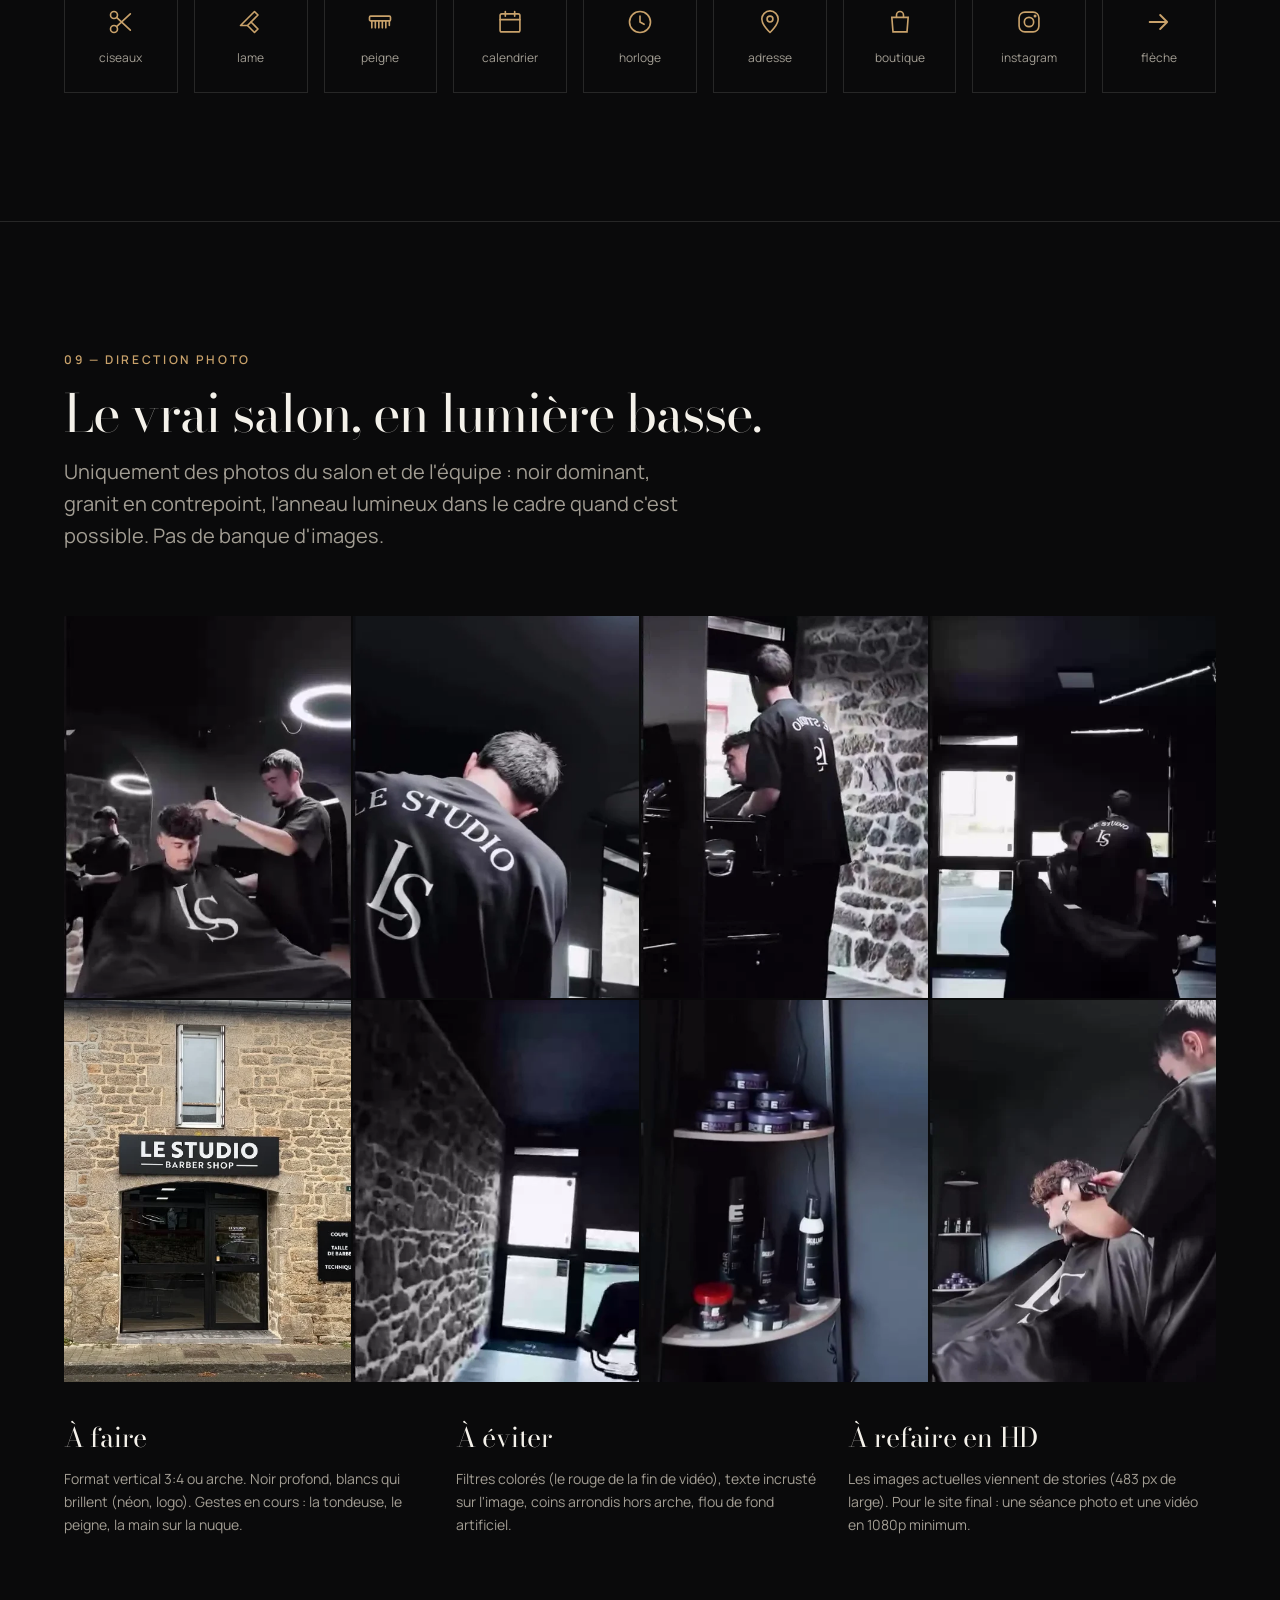
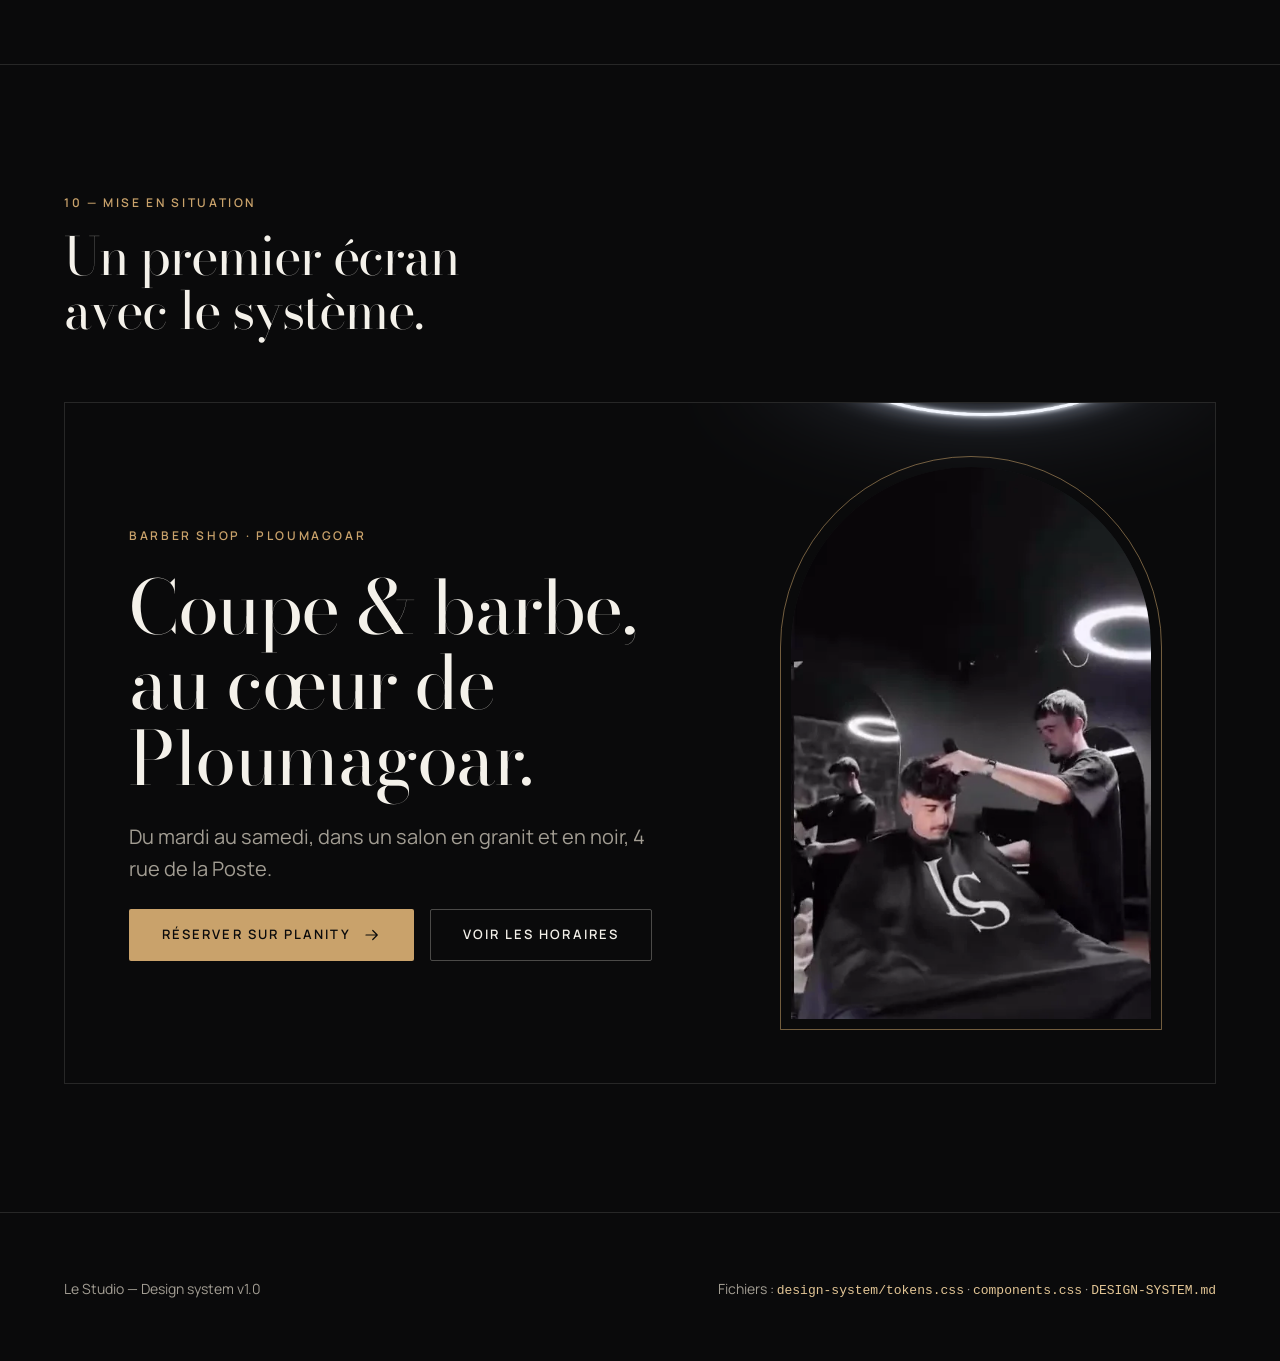
==== commit e1cf86ec: "Anneau LED blanc des salons et nouvelle photo du fauteuil - L'anneau néon devient un anneau LED : bl" ====
--- a/design-system/index.html
+++ b/design-system/index.html
@@ -263,7 +263,7 @@
     </div>
     <div class="sg-panel" style="display:grid;gap:24px;align-content:start">
       <div style="height:300px;display:grid;place-items:center;overflow:hidden"><div class="ls-neon ls-neon--tilt" style="--size:240px"></div></div>
-      <div><h3 class="ls-h3">Anneau néon</h3><p class="sg-note"><code>.ls-neon</code> · <code>--glow-neon</code>. Vu en perspective (<code>--tilt</code>) comme au plafond. S'allume une fois au chargement (<code>--flicker</code>), puis reste fixe.</p></div>
+      <div><h3 class="ls-h3">Anneau néon</h3><p class="sg-note"><code>.ls-neon</code> · <code>--led</code> · <code>--glow-neon</code>. Anneau LED blanc neutre-froid, lueur dedans et dehors. Vu en perspective (<code>--tilt</code>) comme au plafond. S'allume une fois au chargement (<code>--flicker</code>) ou à son arrivée à l'écran (<code>data-ignite</code>), puis reste fixe.</p></div>
     </div>
     <div class="sg-panel" style="display:grid;gap:24px;align-content:start">
       <div style="height:300px;display:grid;align-content:center;gap:40px">
--- a/design-system/tokens.css
+++ b/design-system/tokens.css
@@ -93,7 +93,11 @@
   --border-strong: 1.5px;
 
   /* ---- Lumière (remplace les ombres sur fond noir) ---------------------- */
-  --glow-neon: 0 0 0 1.5px rgb(255 255 255 / .9), 0 0 18px 2px rgb(255 255 255 / .45), 0 0 60px 8px rgb(255 255 255 / .12);
+  /* Anneau LED : le blanc neutre-froid des anneaux du salon, lueur dedans et dehors */
+  --led: #f3f7ff;
+  --glow-neon:
+    0 0 6px 1px rgb(243 247 255 / .9), 0 0 28px 6px rgb(214 228 255 / .45), 0 0 110px 26px rgb(190 210 255 / .14),
+    inset 0 0 6px 1px rgb(243 247 255 / .8), inset 0 0 28px 6px rgb(214 228 255 / .35), inset 0 0 90px 16px rgb(190 210 255 / .1);
   --glow-gold: 0 0 0 1px var(--color-line-accent), 0 10px 40px -10px rgb(201 162 107 / .35);
   --shadow-lift: 0 24px 48px -24px rgb(0 0 0 / .8);
 
--- a/design-system/components.css
+++ b/design-system/components.css
@@ -112,7 +112,14 @@
 /* ---- Néon circulaire (anneaux lumineux du plafond) ----------------------- */
 .ls-neon {
   width: var(--size, 220px); aspect-ratio: 1; border-radius: var(--radius-round);
+  border: clamp(3px, .45vw, 5px) solid var(--led);
   box-shadow: var(--glow-neon); pointer-events: none;
+}
+/* Allumage quand l'anneau arrive à l'écran (classe posée par site.js) */
+.js .ls-neon[data-ignite] { opacity: 0; }
+.js .ls-neon[data-ignite].is-in { opacity: 1; animation: ls-flicker 1.6s steps(1) 1 both; }
+@media (prefers-reduced-motion: reduce) {
+  .ls-neon--flicker, .js .ls-neon[data-ignite].is-in { animation: none; opacity: 1; }
 }
 .ls-neon--tilt { transform: perspective(600px) rotateX(68deg); }   /* vu d'en bas, comme au plafond */
 .ls-neon--flicker { animation: ls-flicker 1.6s steps(1) 1 both; }    /* allumage, une seule fois */
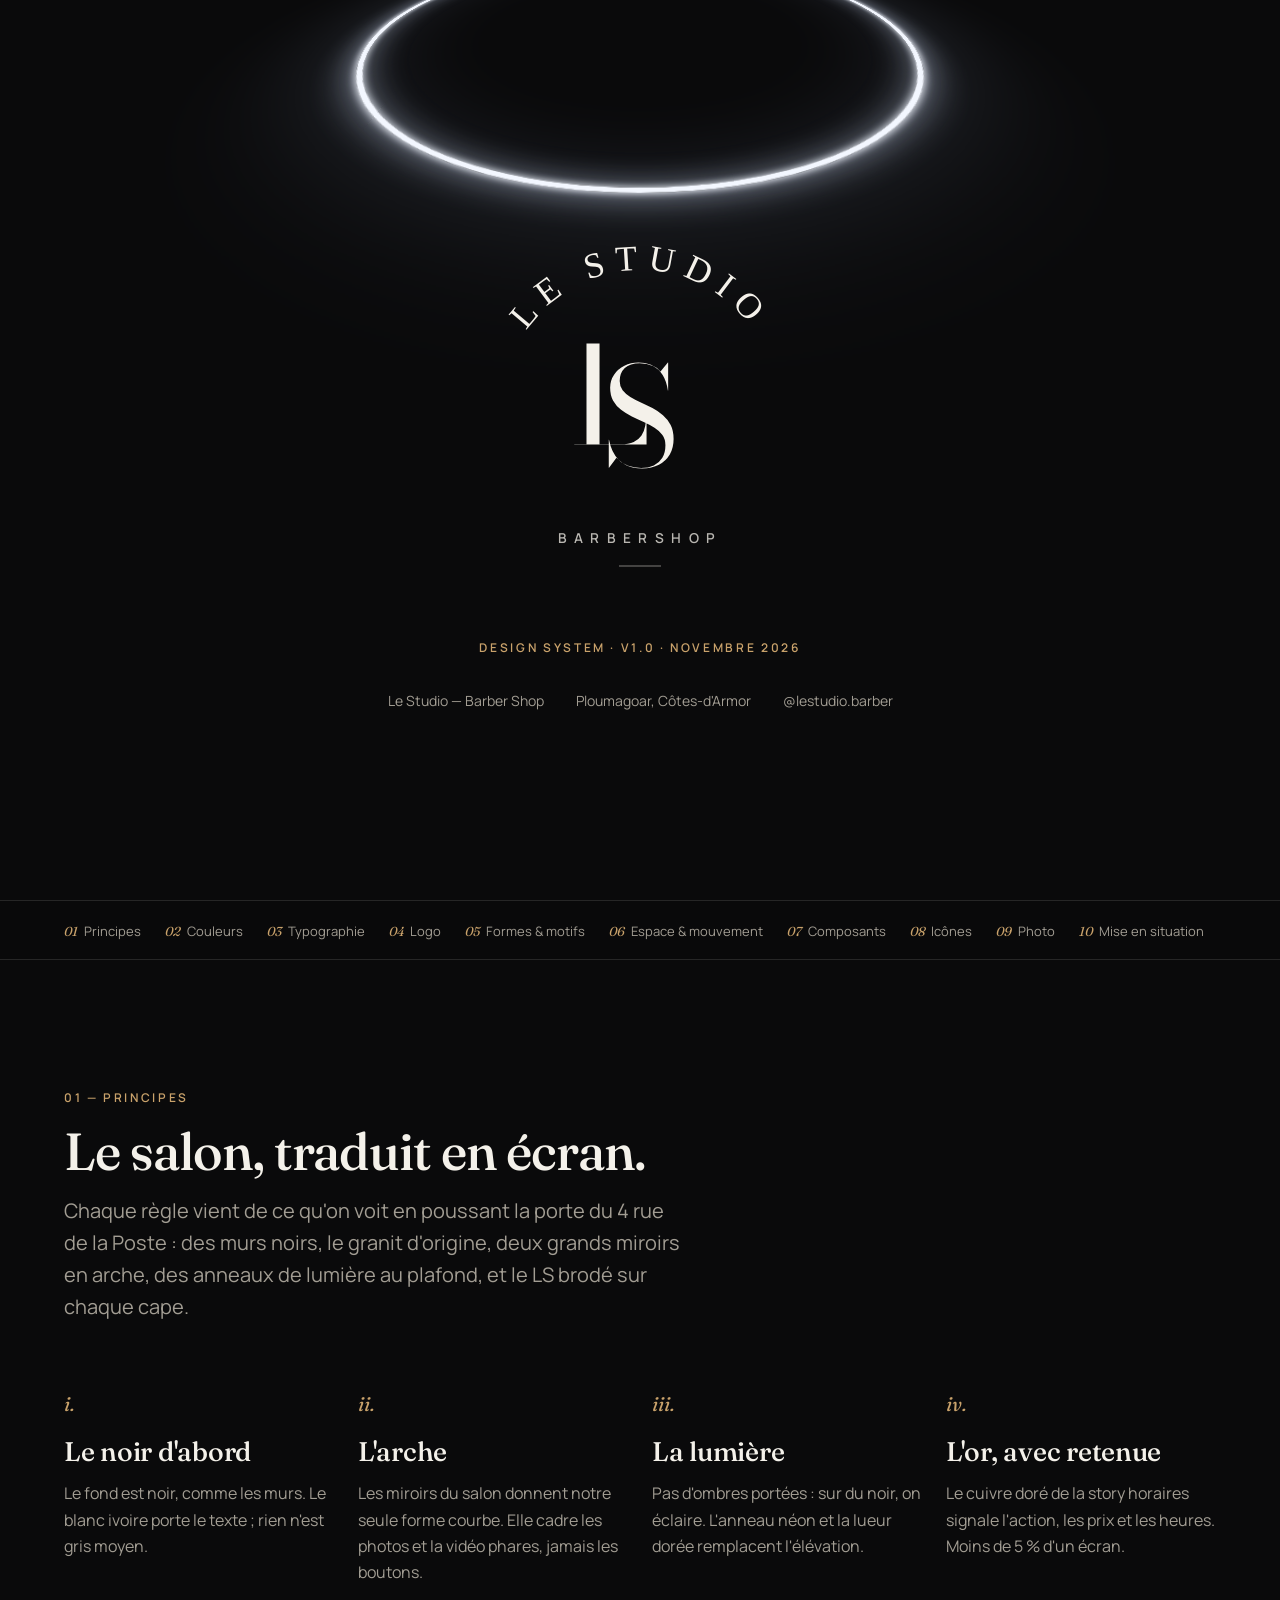
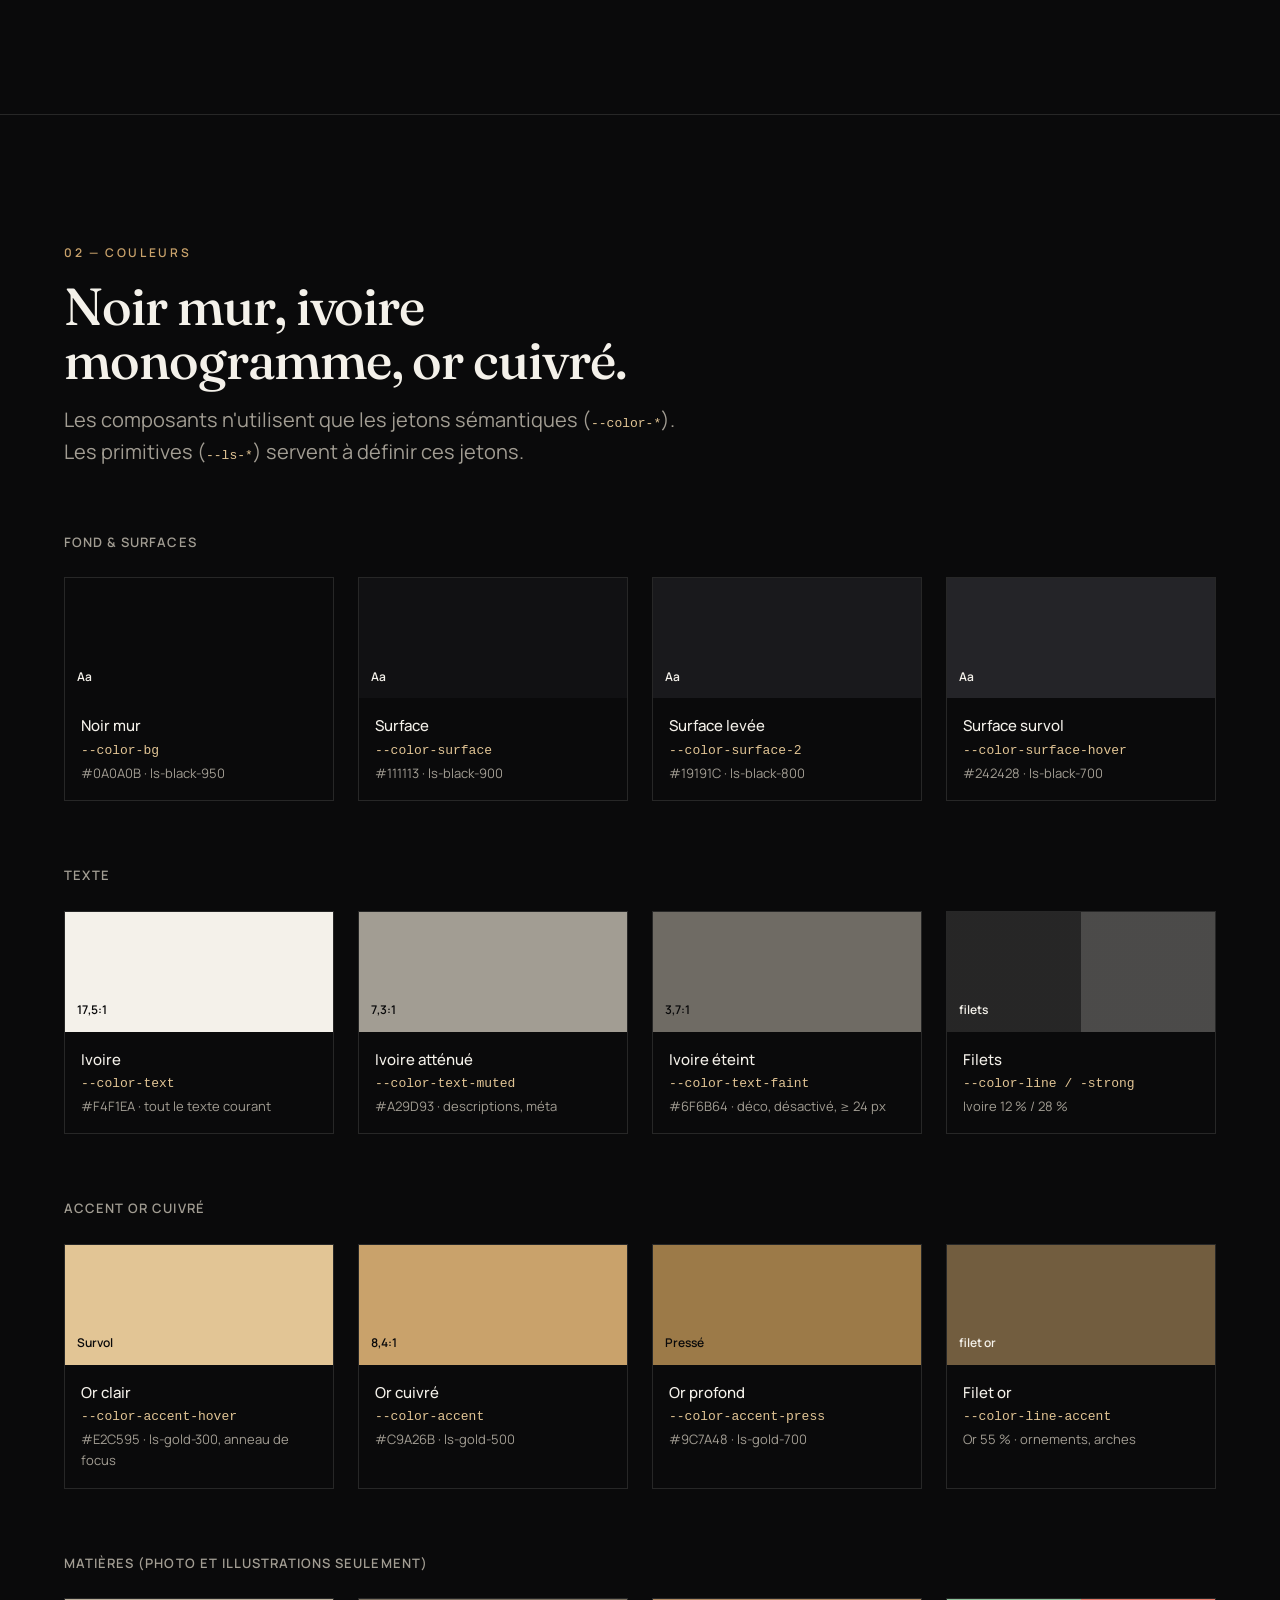
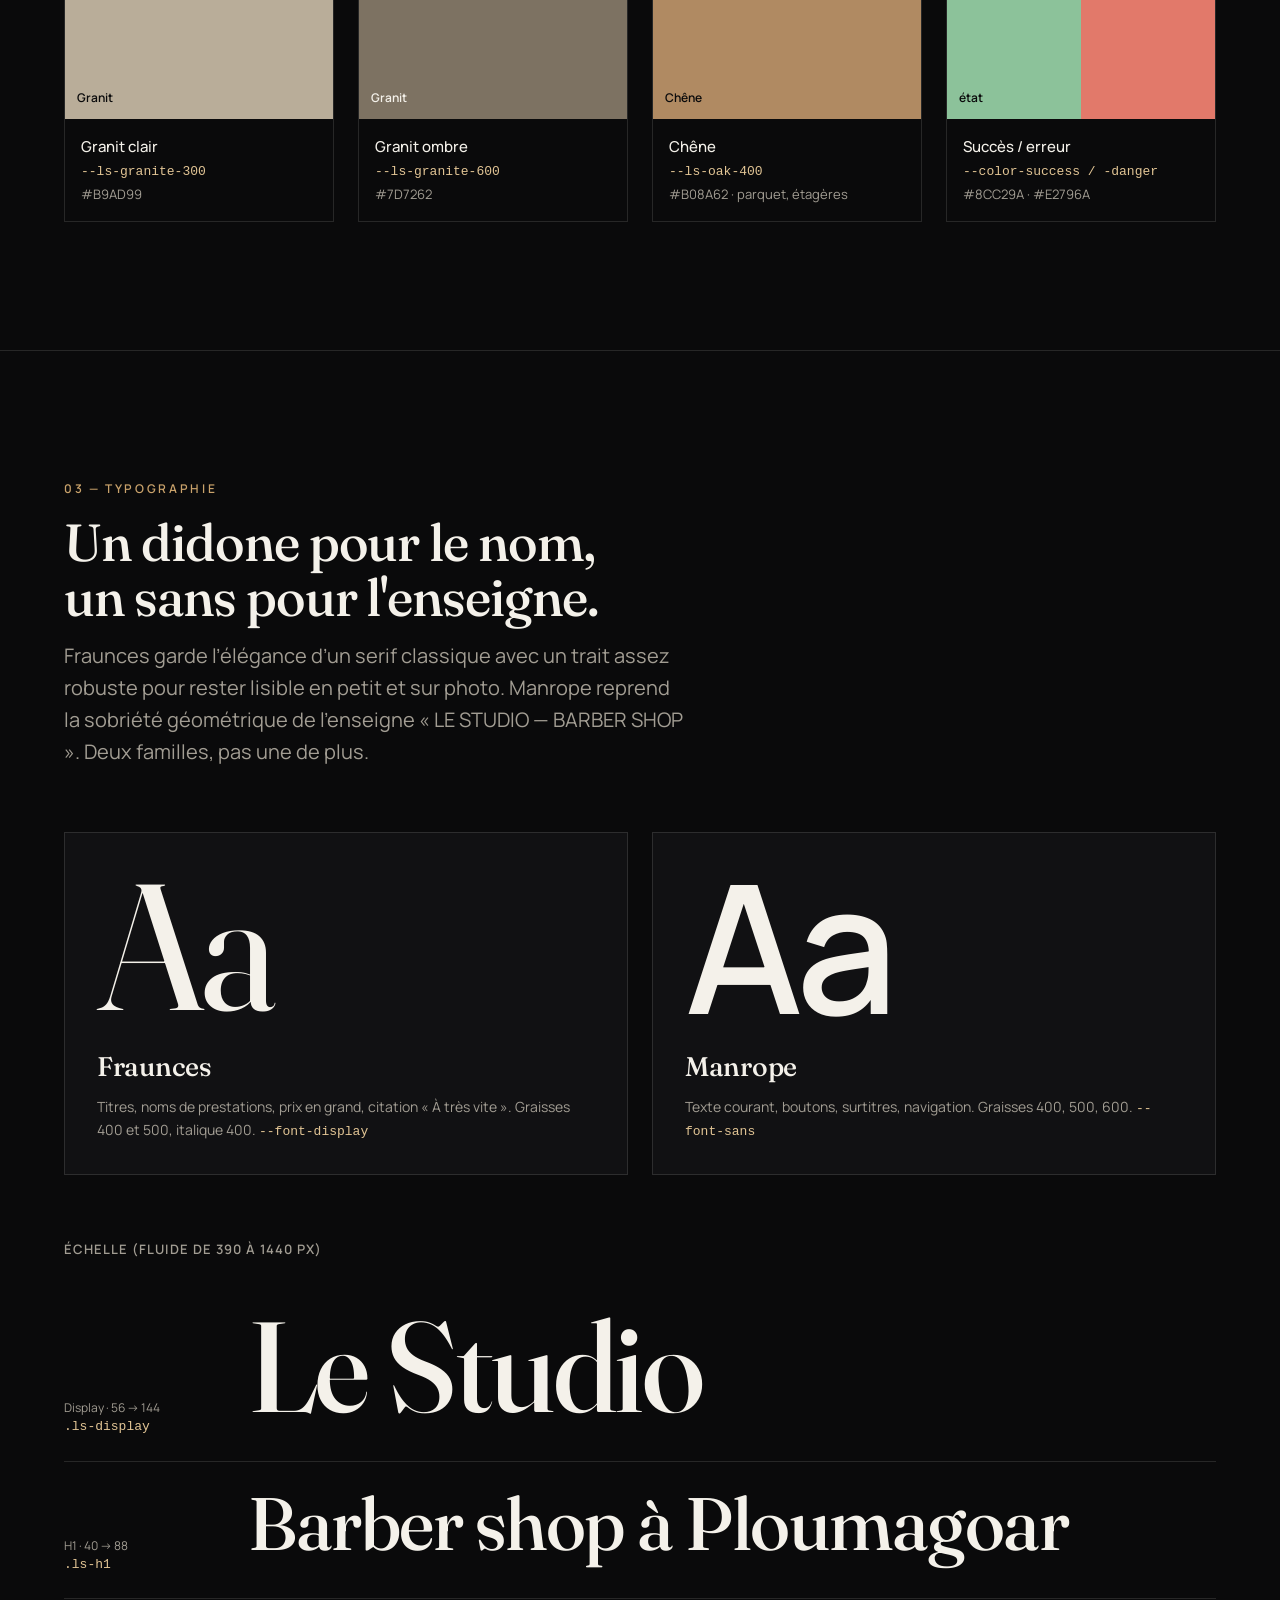
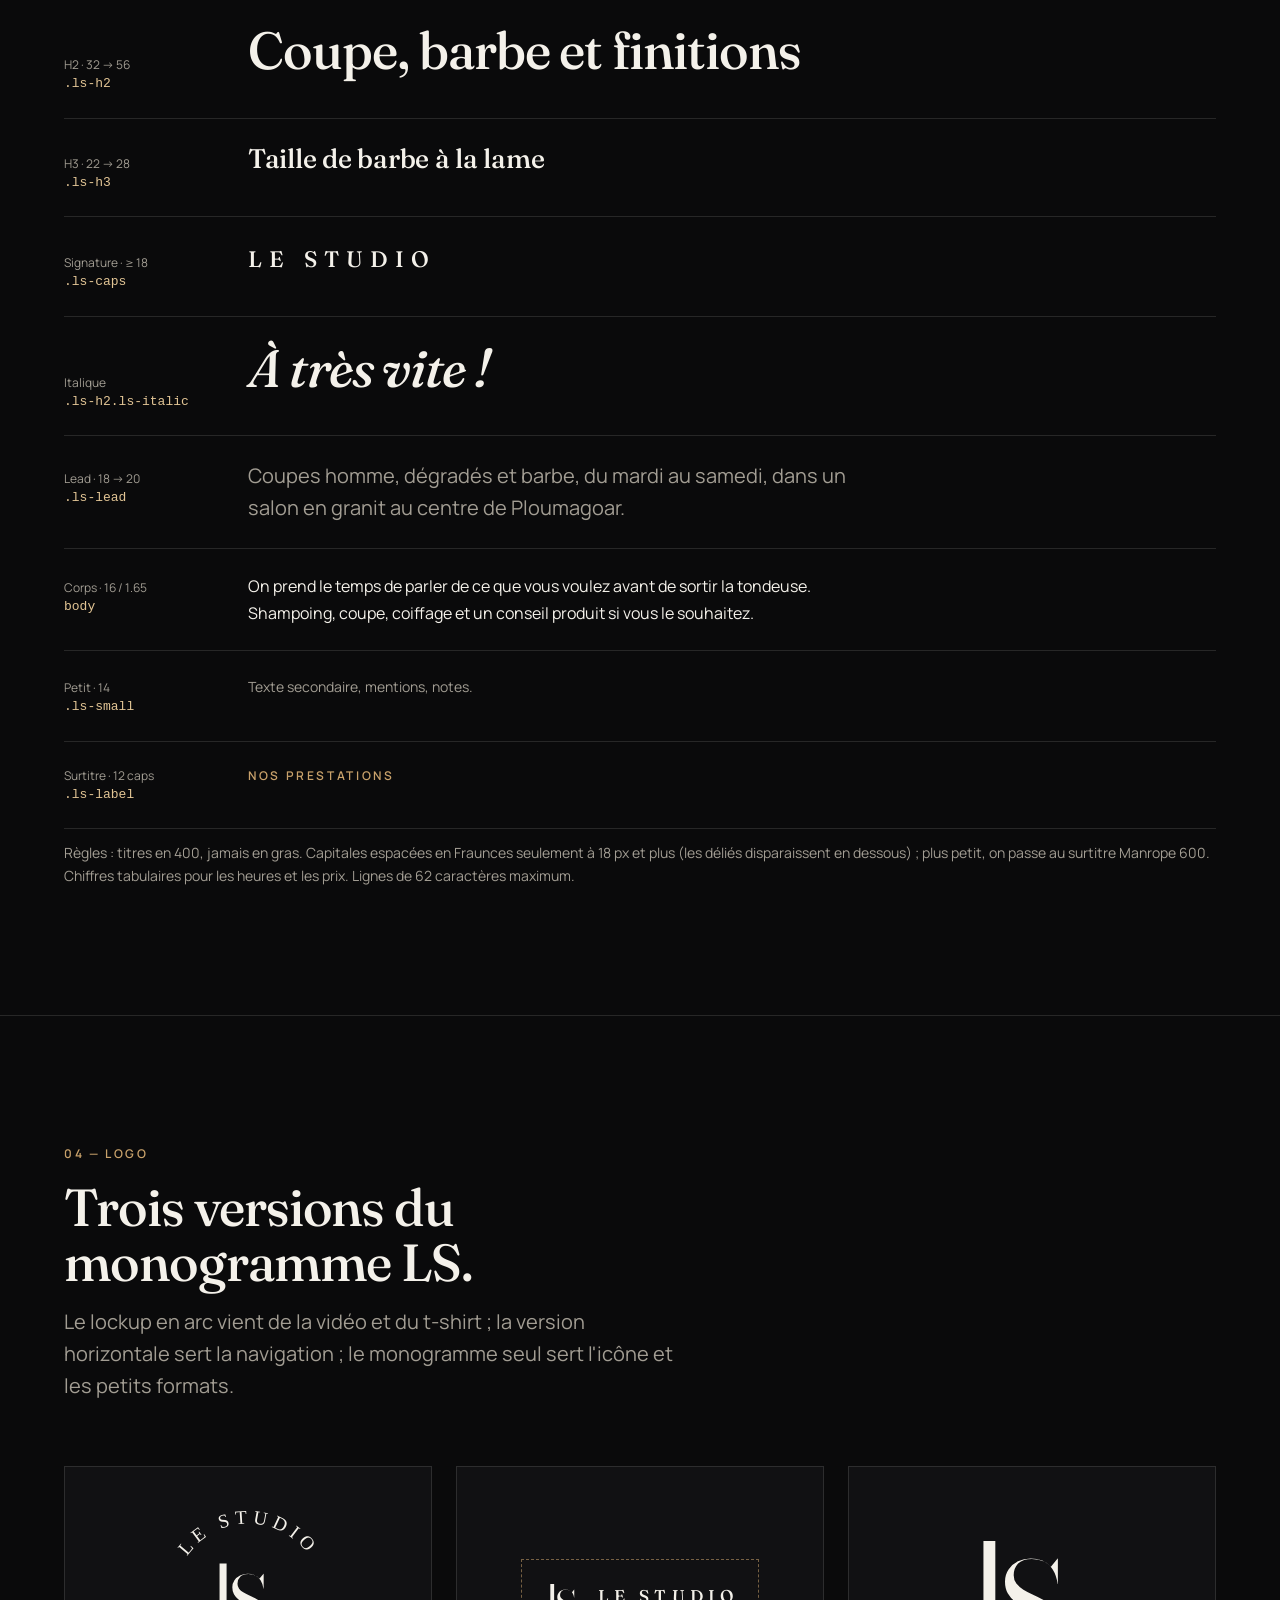
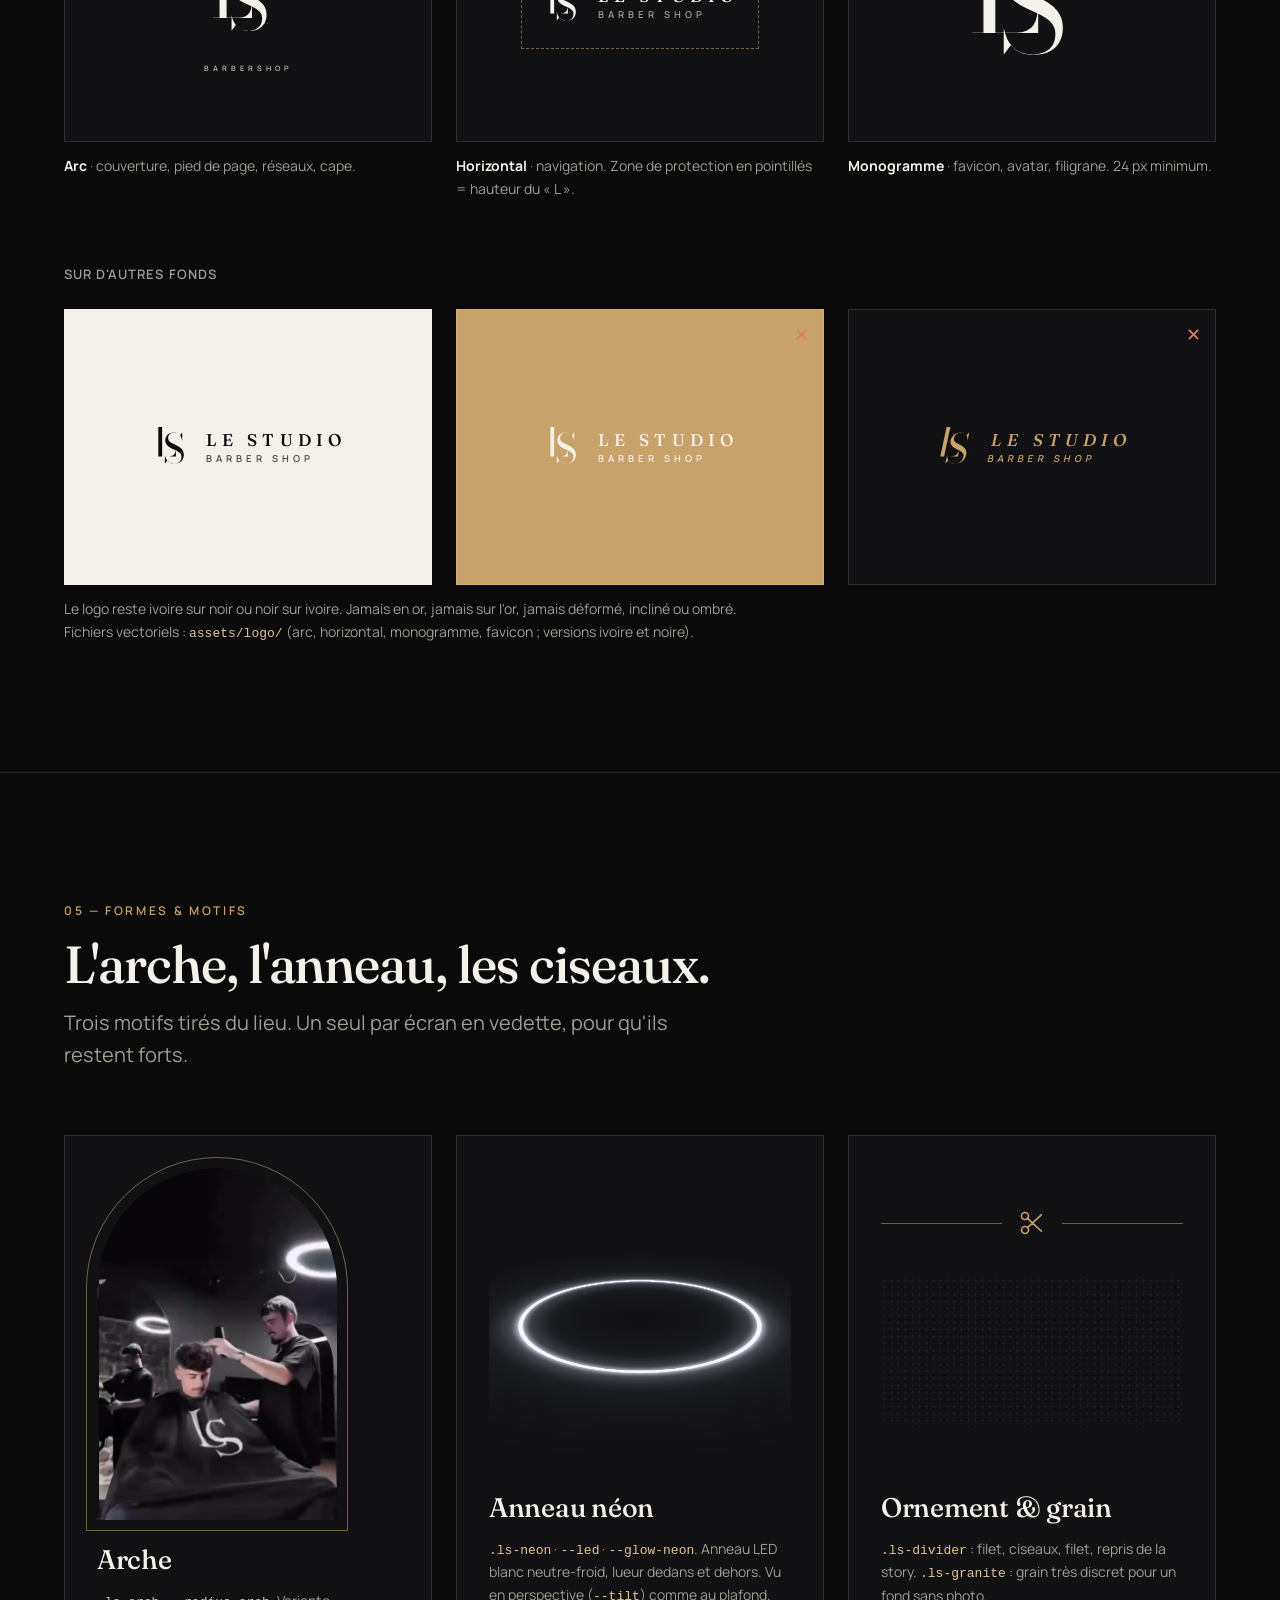
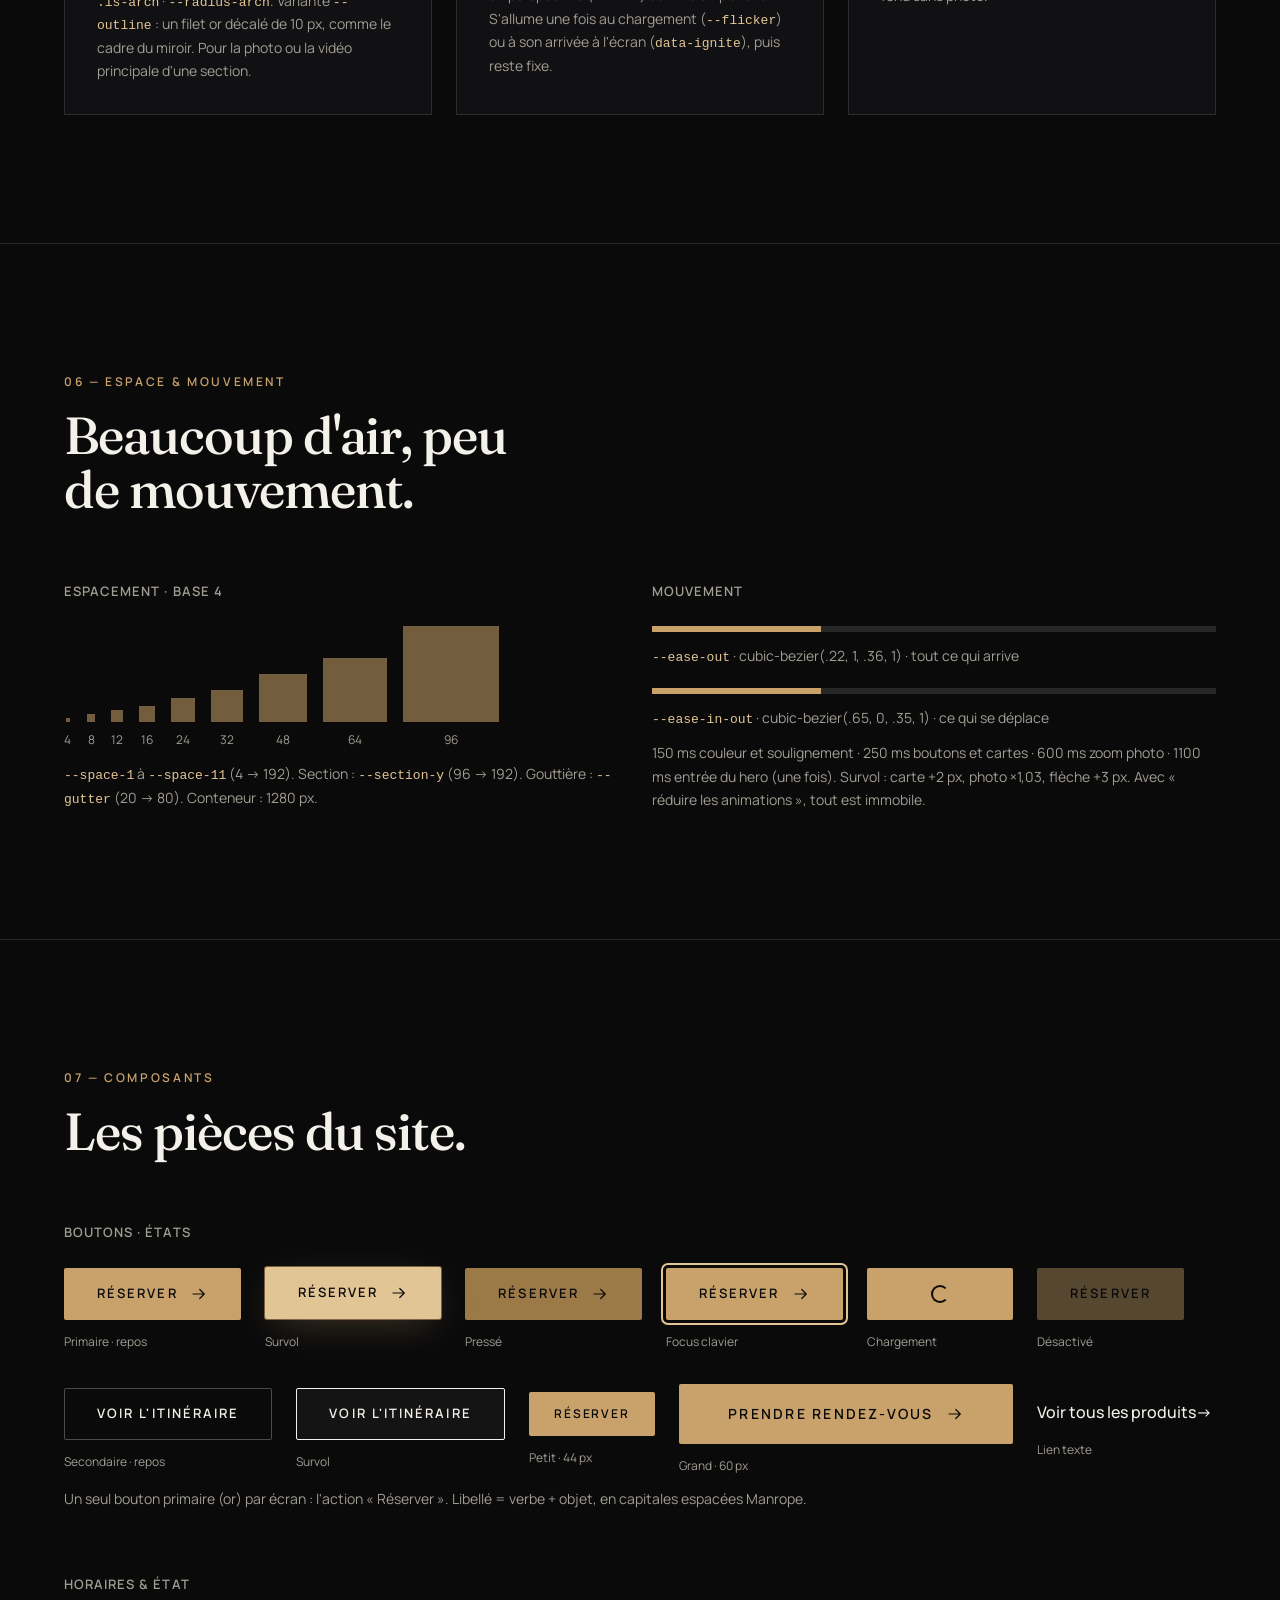
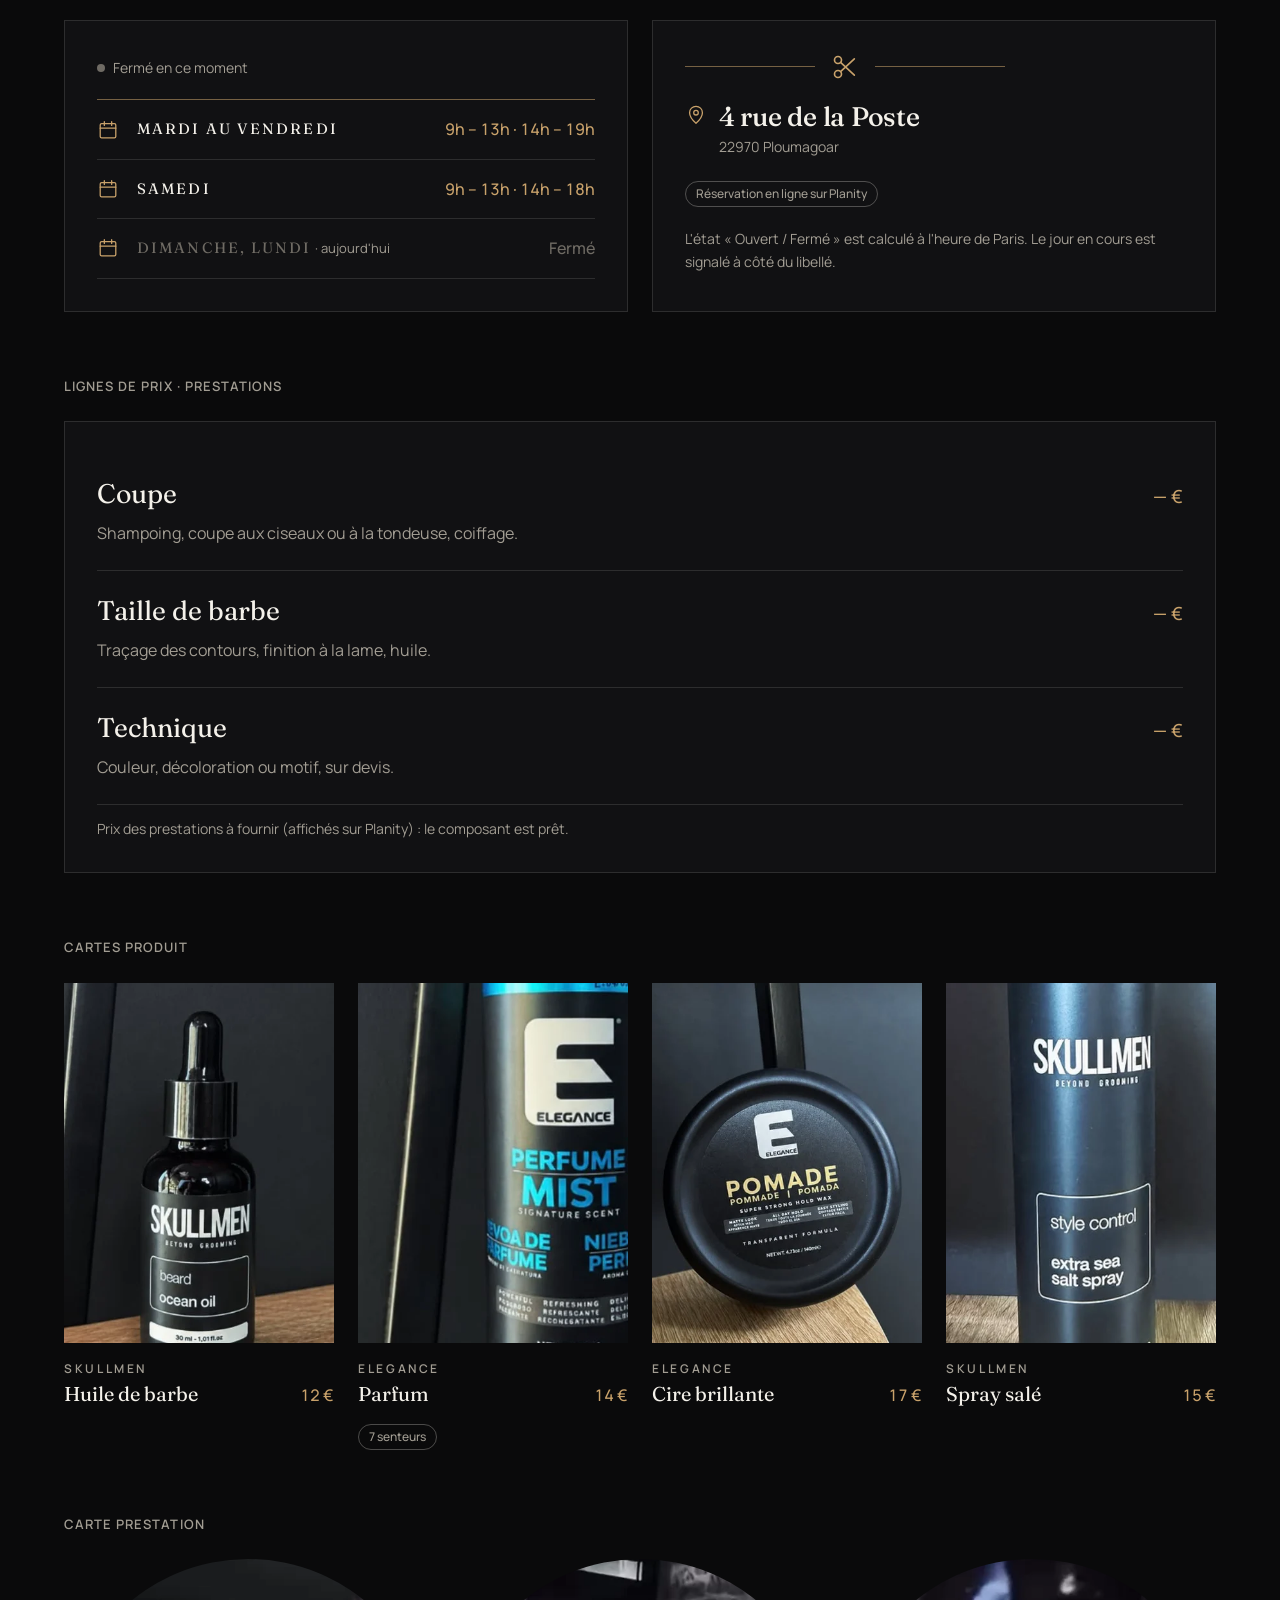
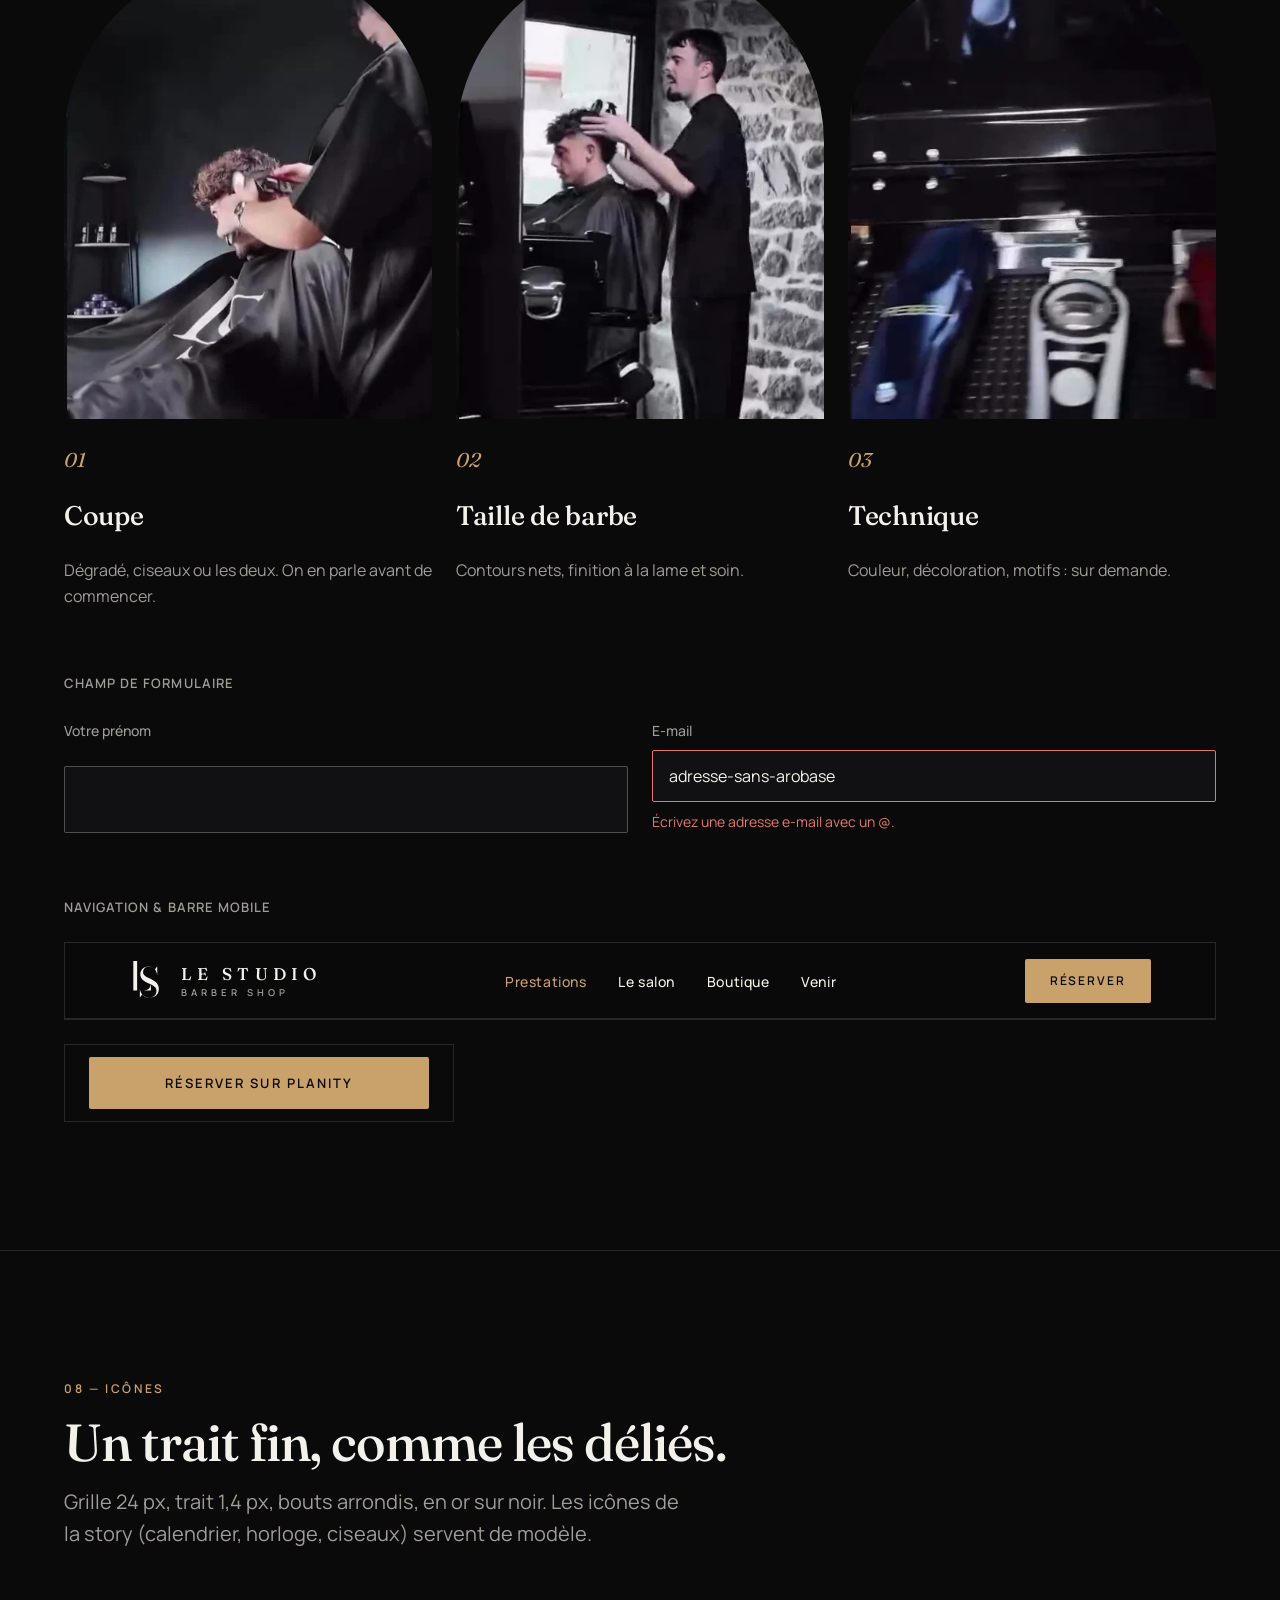
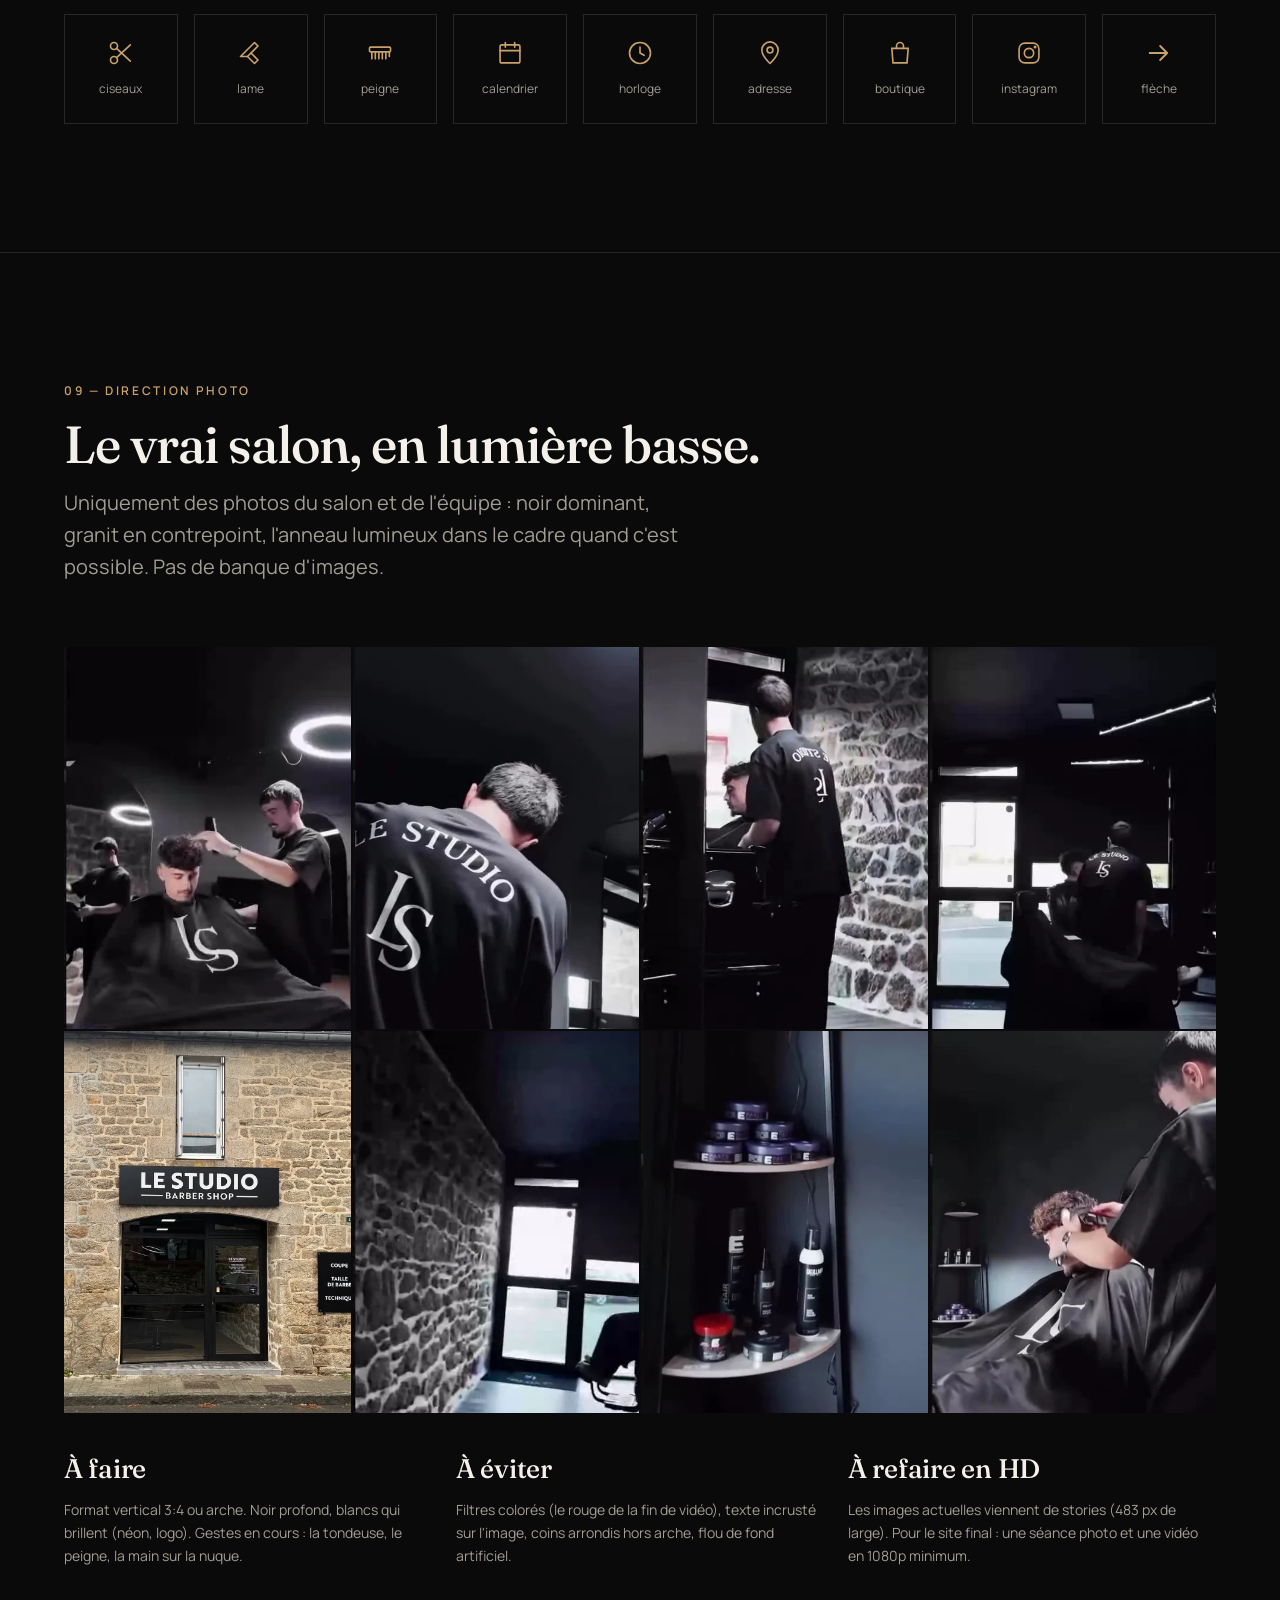
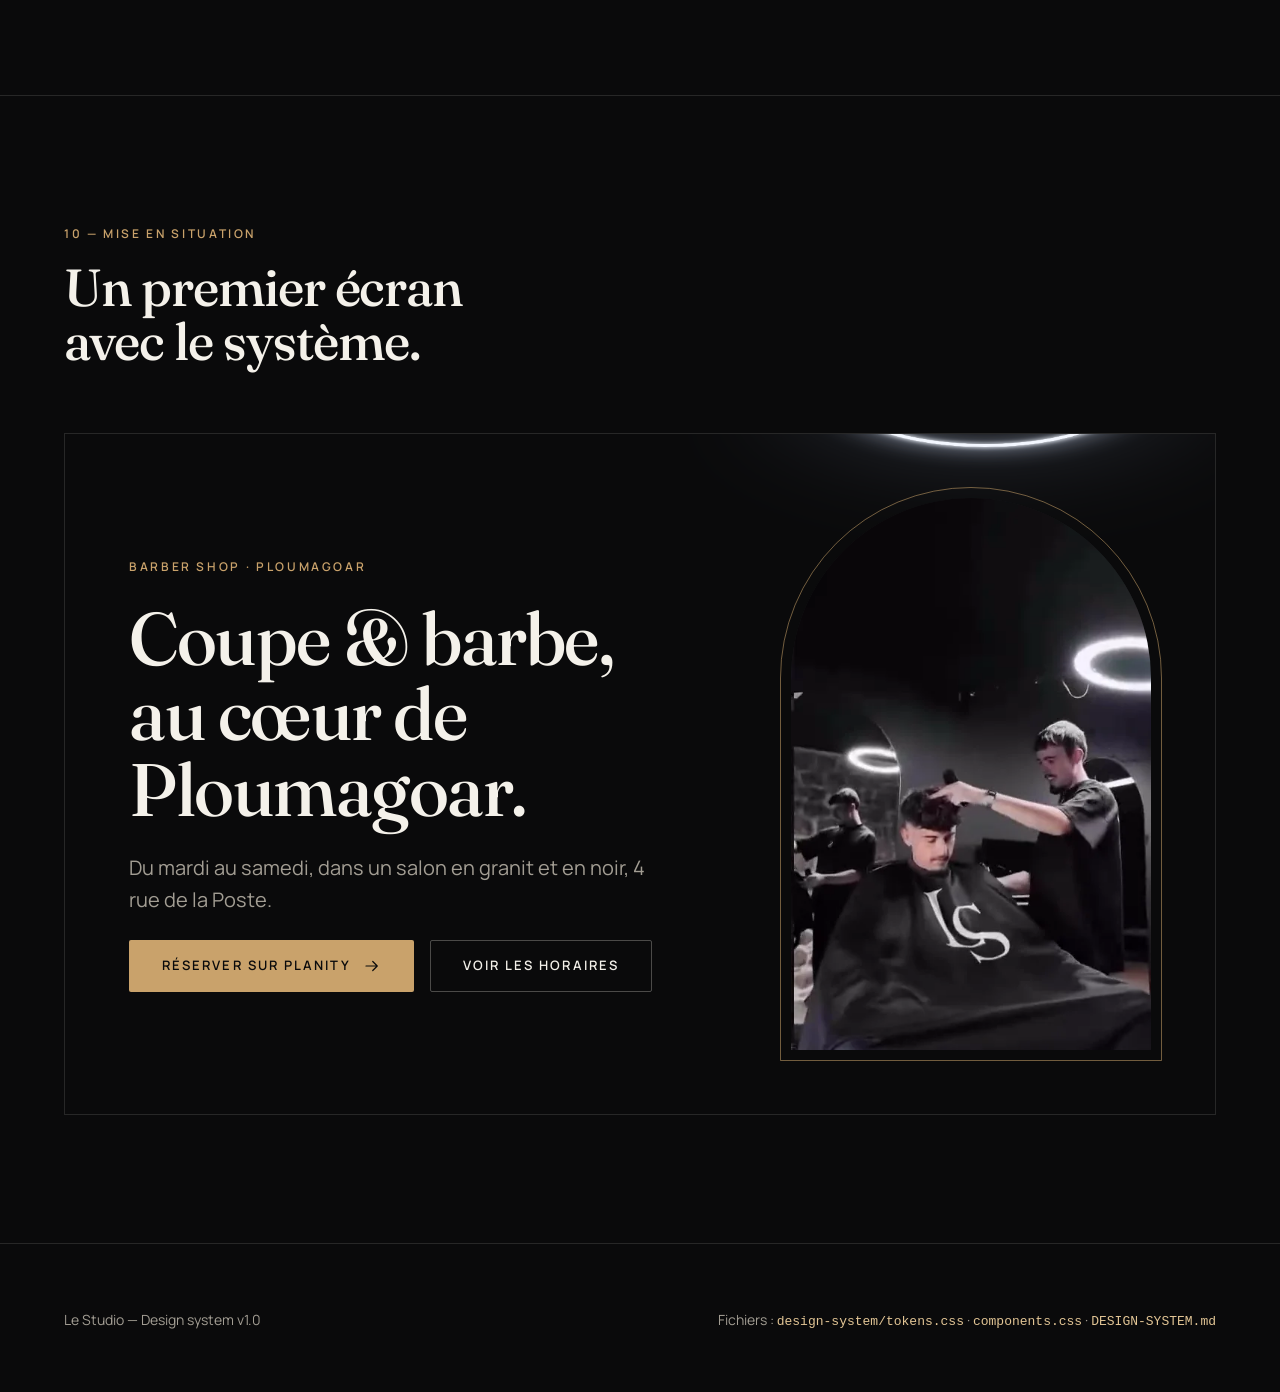
==== commit 1749a891: "Police Fraunces pour les titres, défilement fluide Lenis - Fraunces remplace Bodoni Moda (--font-dis" ====
--- a/design-system/index.html
+++ b/design-system/index.html
@@ -204,10 +204,10 @@
 <!-- ===== 03 Typographie ===== -->
 <section class="sg-section" id="typo"><div class="ls-container">
   <div class="sg-head"><p class="ls-label">03 — Typographie</p><h2 class="ls-h2">Un didone pour le nom, un sans pour l'enseigne.</h2>
-    <p class="ls-lead">Bodoni Moda reprend le contraste fin/épais du monogramme LS. Manrope reprend la sobriété géométrique de l'enseigne « LE STUDIO — BARBER SHOP ». Deux familles, pas une de plus.</p></div>
+    <p class="ls-lead">Fraunces garde l’élégance d’un serif classique avec un trait assez robuste pour rester lisible en petit et sur photo. Manrope reprend la sobriété géométrique de l'enseigne « LE STUDIO — BARBER SHOP ». Deux familles, pas une de plus.</p></div>
 
   <div class="sg-grid sg-2">
-    <div class="sg-panel"><div class="sg-specimen">Aa</div><p class="ls-h3" style="margin-top:24px">Bodoni Moda</p><p class="sg-note">Titres, noms de prestations, prix en grand, citation « À très vite ». Graisses 400 et 500, italique 400. <code>--font-display</code></p></div>
+    <div class="sg-panel"><div class="sg-specimen">Aa</div><p class="ls-h3" style="margin-top:24px">Fraunces</p><p class="sg-note">Titres, noms de prestations, prix en grand, citation « À très vite ». Graisses 400 et 500, italique 400. <code>--font-display</code></p></div>
     <div class="sg-panel"><div class="sg-specimen sg-specimen--sans">Aa</div><p class="ls-h3" style="margin-top:24px">Manrope</p><p class="sg-note">Texte courant, boutons, surtitres, navigation. Graisses 400, 500, 600. <code>--font-sans</code></p></div>
   </div>
 
@@ -222,7 +222,7 @@
   <div class="sg-type-row"><div>Corps · 16 / 1.65<br><code>body</code></div><p style="margin:0;max-width:62ch">On prend le temps de parler de ce que vous voulez avant de sortir la tondeuse. Shampoing, coupe, coiffage et un conseil produit si vous le souhaitez.</p></div>
   <div class="sg-type-row"><div>Petit · 14<br><code>.ls-small</code></div><span class="ls-small">Texte secondaire, mentions, notes.</span></div>
   <div class="sg-type-row"><div>Surtitre · 12 caps<br><code>.ls-label</code></div><p class="ls-label">Nos prestations</p></div>
-  <p class="sg-note">Règles : titres en 400, jamais en gras. Capitales espacées en Bodoni seulement à 18 px et plus (les déliés disparaissent en dessous) ; plus petit, on passe au surtitre Manrope 600. Chiffres tabulaires pour les heures et les prix. Lignes de 62 caractères maximum.</p>
+  <p class="sg-note">Règles : titres en 400, jamais en gras. Capitales espacées en Fraunces seulement à 18 px et plus (les déliés disparaissent en dessous) ; plus petit, on passe au surtitre Manrope 600. Chiffres tabulaires pour les heures et les prix. Lignes de 62 caractères maximum.</p>
 </div></section>
 
 <!-- ===== 04 Logo ===== -->
--- a/design-system/tokens.css
+++ b/design-system/tokens.css
@@ -4,7 +4,7 @@
    le monogramme LS didone, la story « Horaires » (or cuivré), l'enseigne.
    ========================================================================== */
 
-@import url("https://fonts.googleapis.com/css2?family=Bodoni+Moda:ital,opsz,wght@0,6..96,400;0,6..96,500;1,6..96,400&family=Manrope:wght@400;500;600&display=swap");
+@import url("https://fonts.googleapis.com/css2?family=Fraunces:ital,opsz,wght@0,9..144,400..600;1,9..144,400..600&family=Manrope:wght@400;500;600&display=swap");
 
 :root {
   /* ---- Couleurs · primitives ------------------------------------------- */
@@ -49,7 +49,7 @@
   --color-danger:      var(--ls-red-400);
 
   /* ---- Typographie ------------------------------------------------------ */
-  --font-display: "Bodoni Moda", "Didot", "Bodoni 72", Georgia, serif; /* le LS */
+  --font-display: "Fraunces", Georgia, "Times New Roman", serif; /* titres : chic et robuste */
   --font-sans:    "Manrope", "Helvetica Neue", Arial, sans-serif;      /* l'enseigne */
 
   /* Échelle fluide 390 → 1440 */
--- a/design-system/components.css
+++ b/design-system/components.css
@@ -17,11 +17,14 @@
 ::selection { background: var(--color-accent); color: var(--color-on-accent); }
 
 .ls-container { width: min(100% - 2 * var(--gutter), var(--container)); margin-inline: auto; }
+/* Fraunces : l'axe « opsz » reste automatique — trait plus robuste en petit, plus fin et élégant en très grand. */
+html { font-optical-sizing: auto; }
+
 .ls-visually-hidden { position: absolute !important; width: 1px; height: 1px; overflow: hidden; clip: rect(0 0 0 0); white-space: nowrap; }
 
 /* ---- Typographie --------------------------------------------------------- */
 .ls-display, .ls-h1, .ls-h2, .ls-h3 {
-  font-family: var(--font-display); font-weight: var(--weight-regular);
+  font-family: var(--font-display); font-weight: var(--weight-medium);
   letter-spacing: var(--tracking-display); margin: 0; text-wrap: balance;
 }
 .ls-display { font-size: var(--text-display); line-height: .92; }
